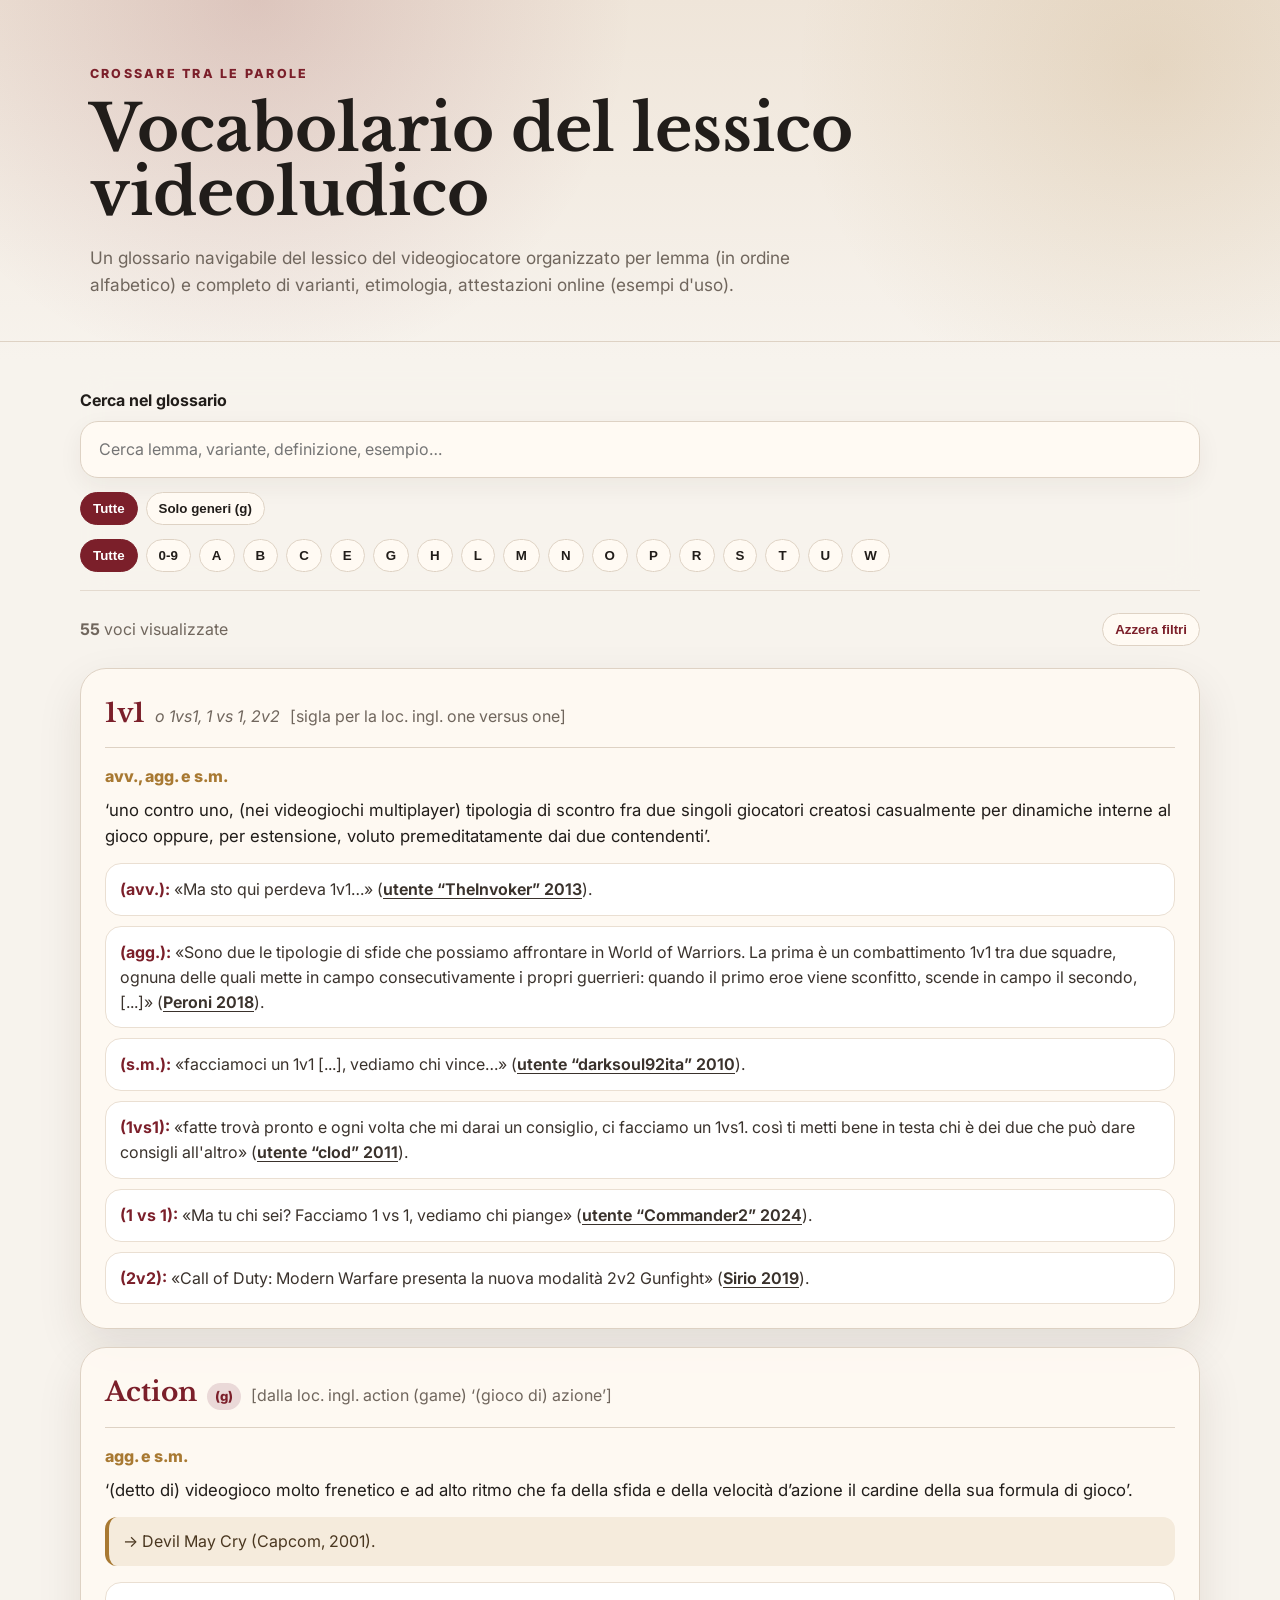
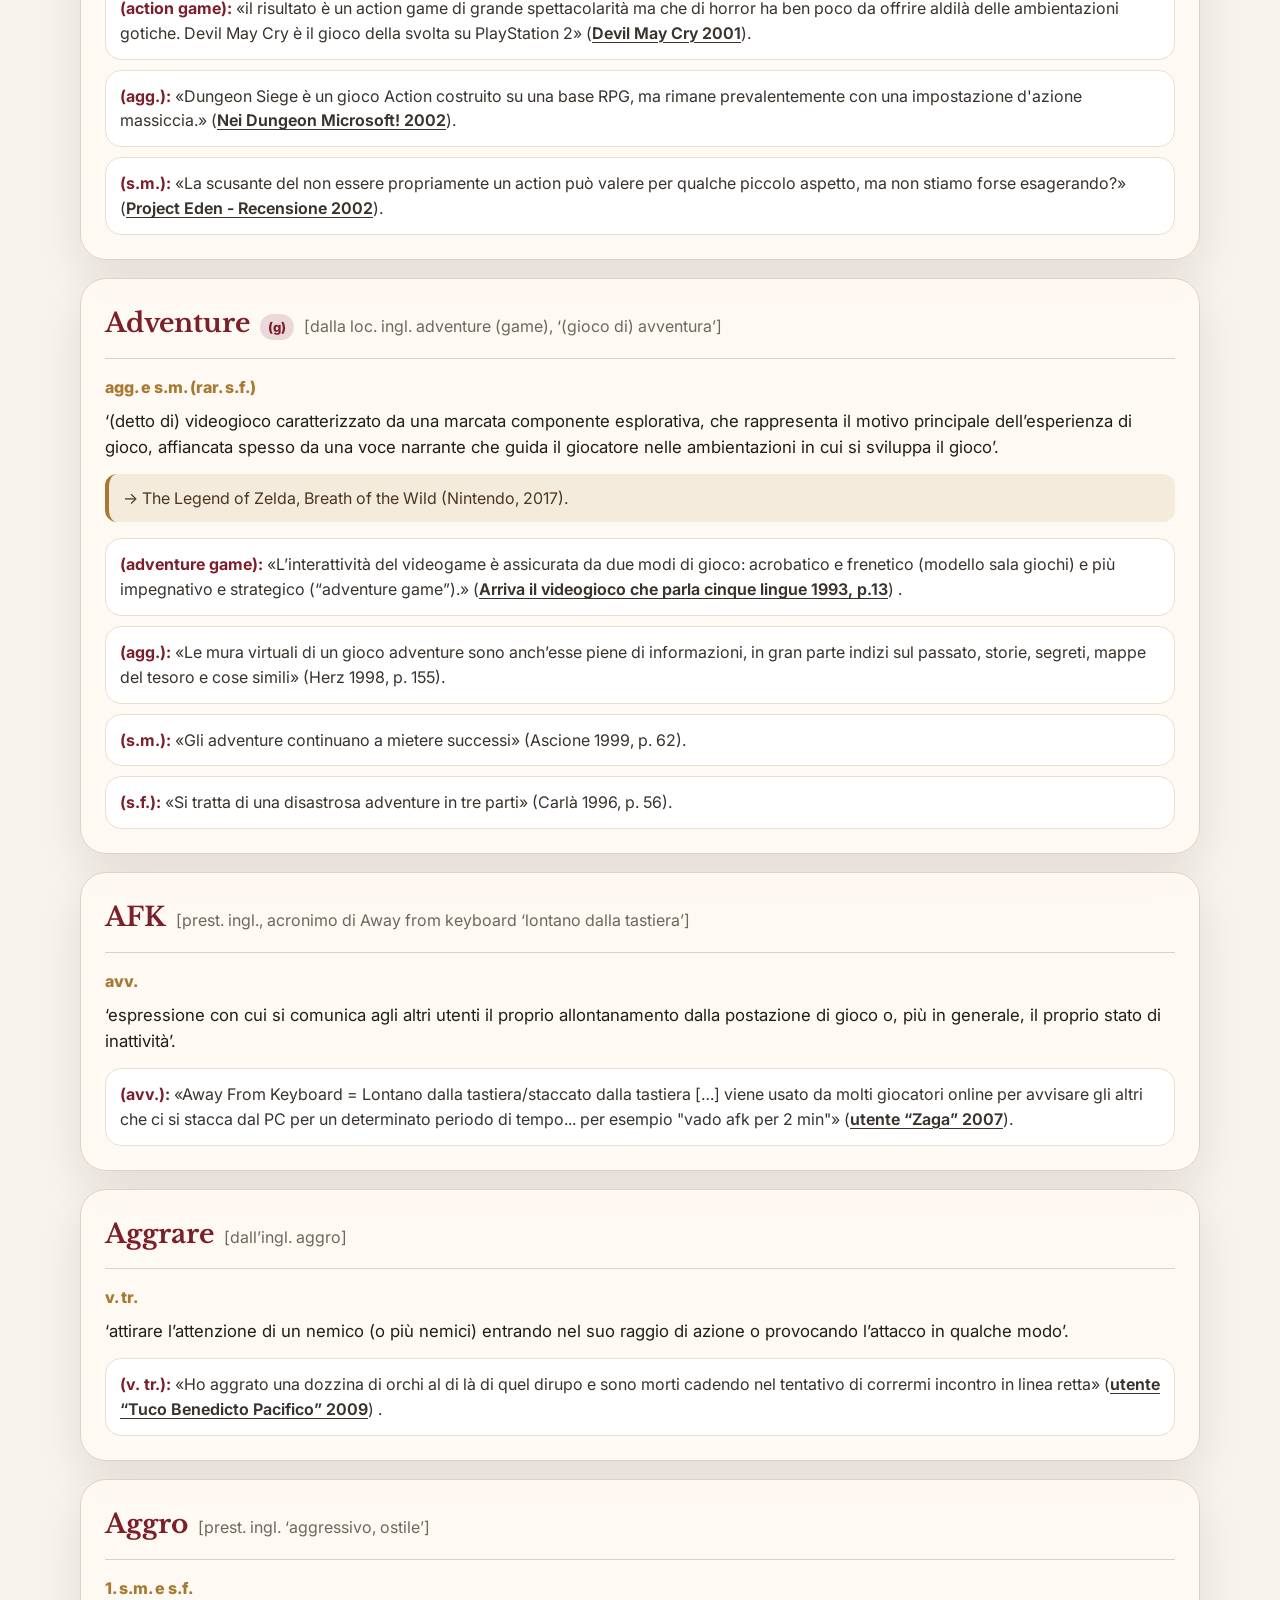
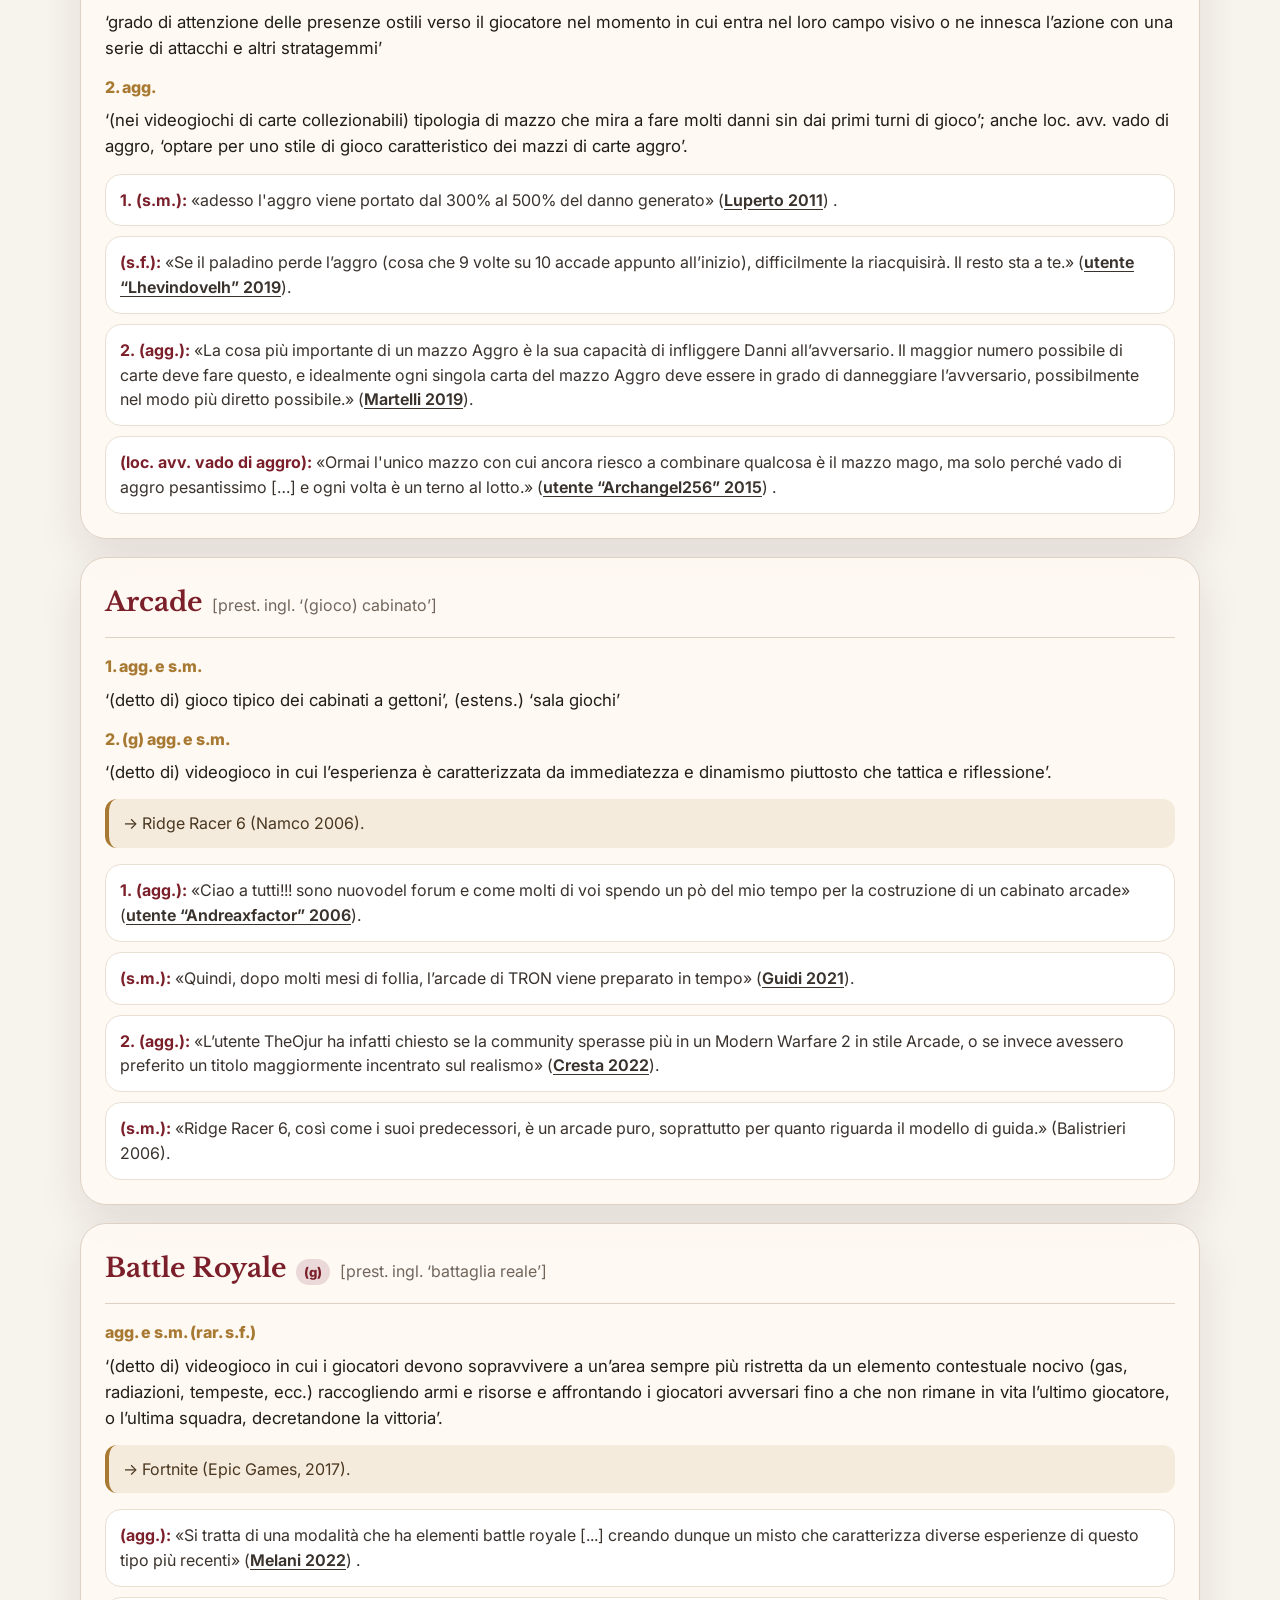
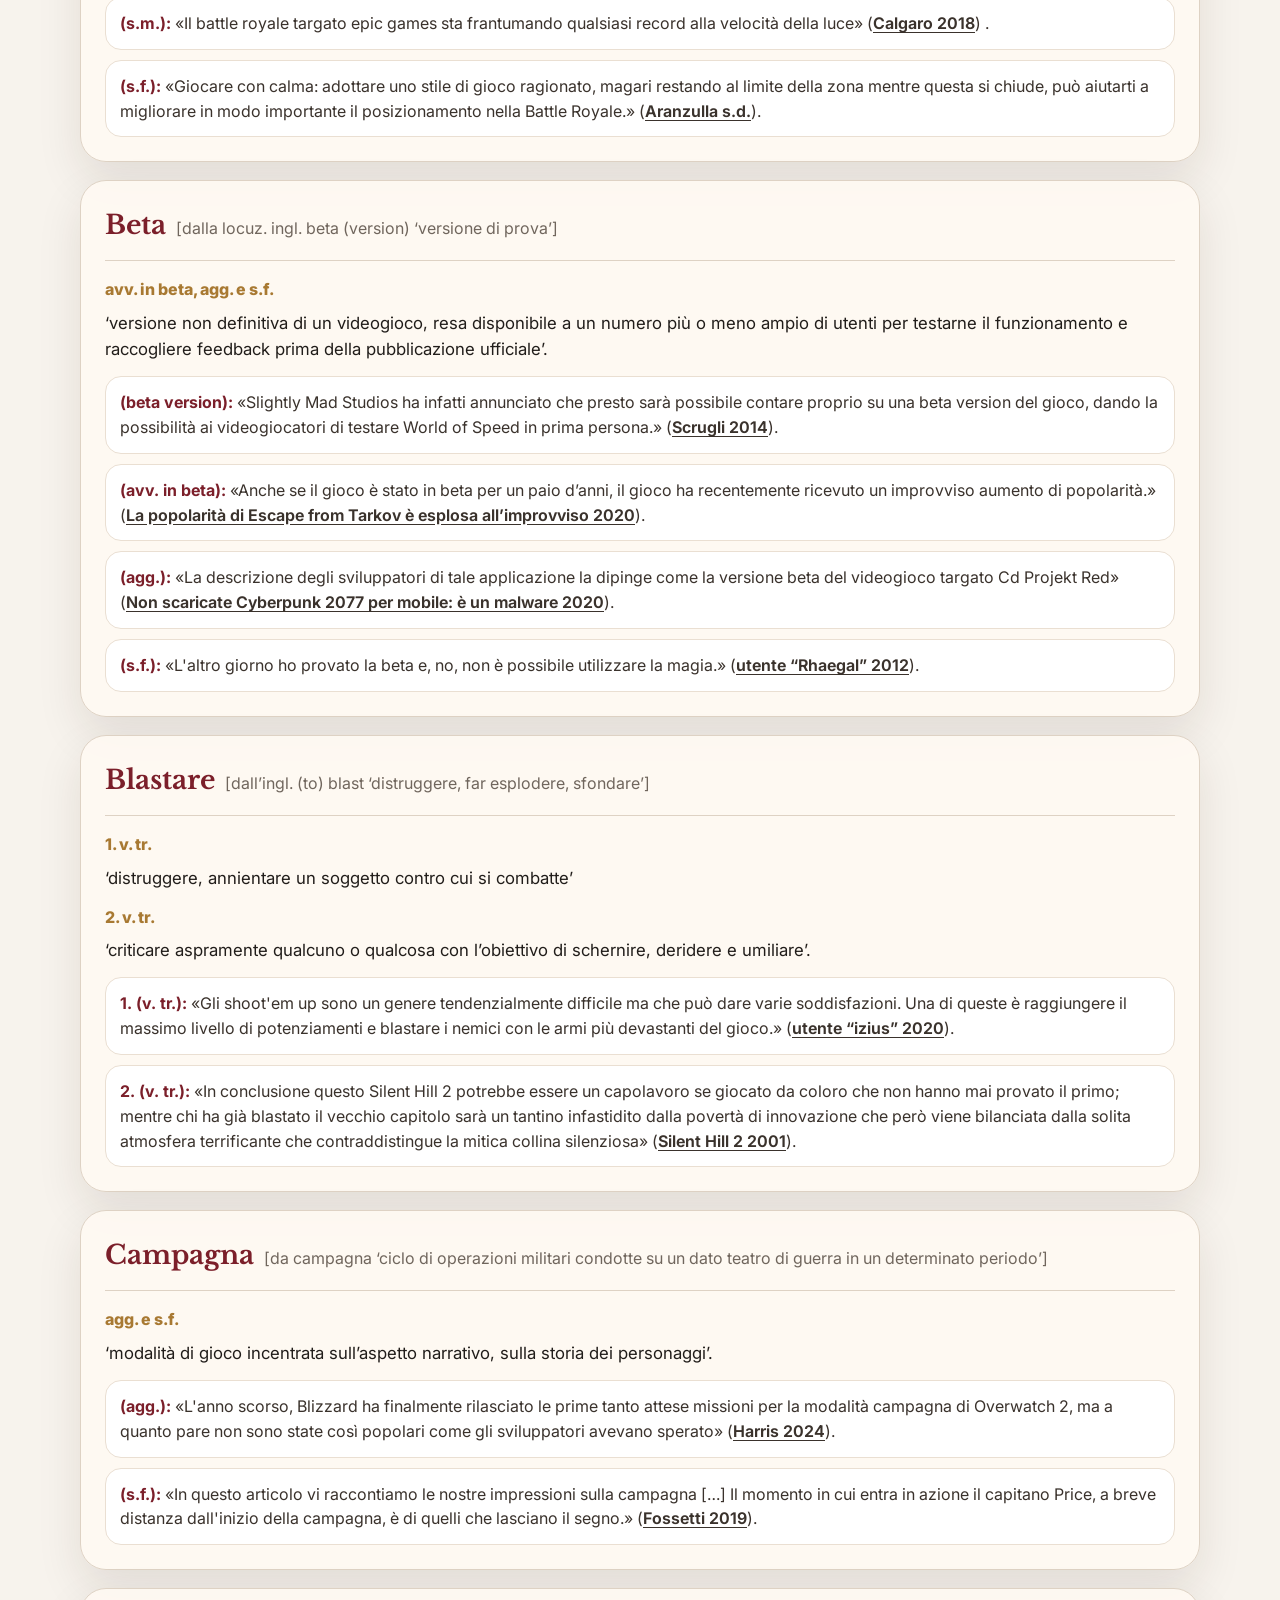
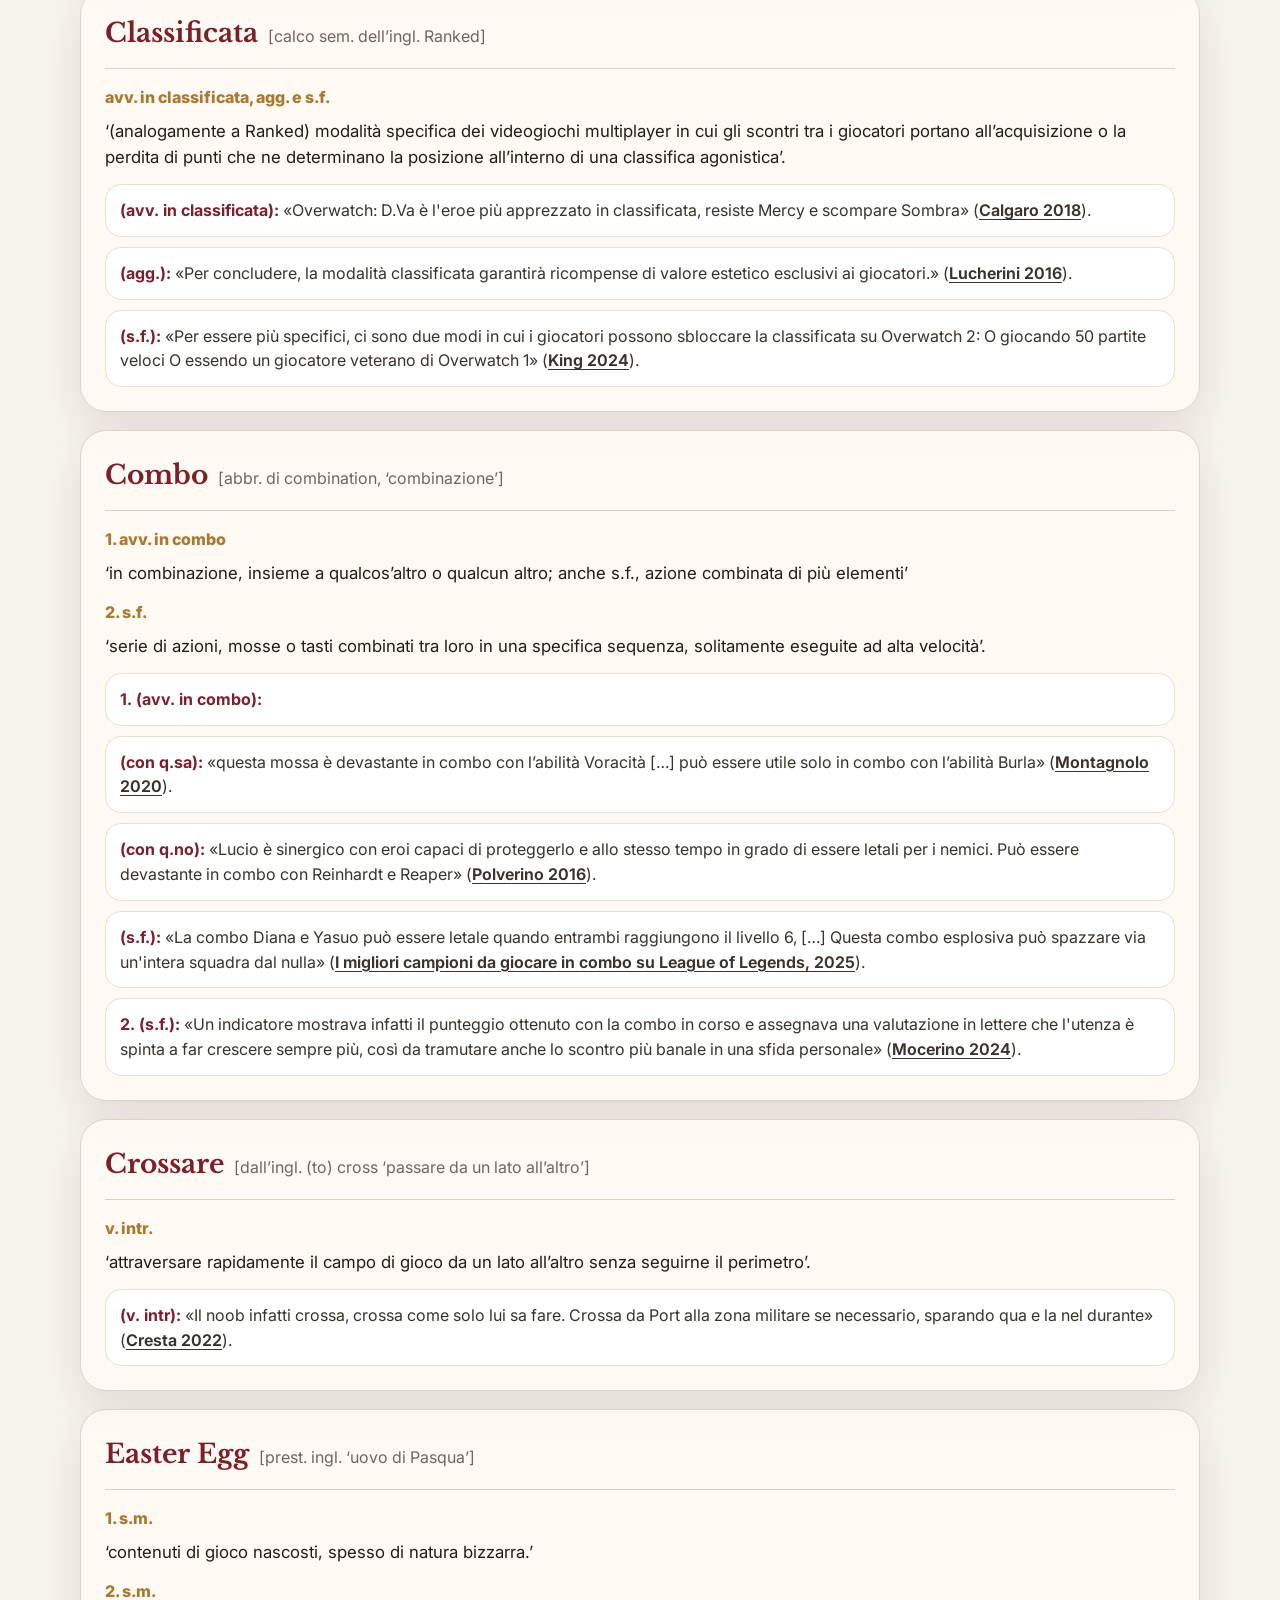
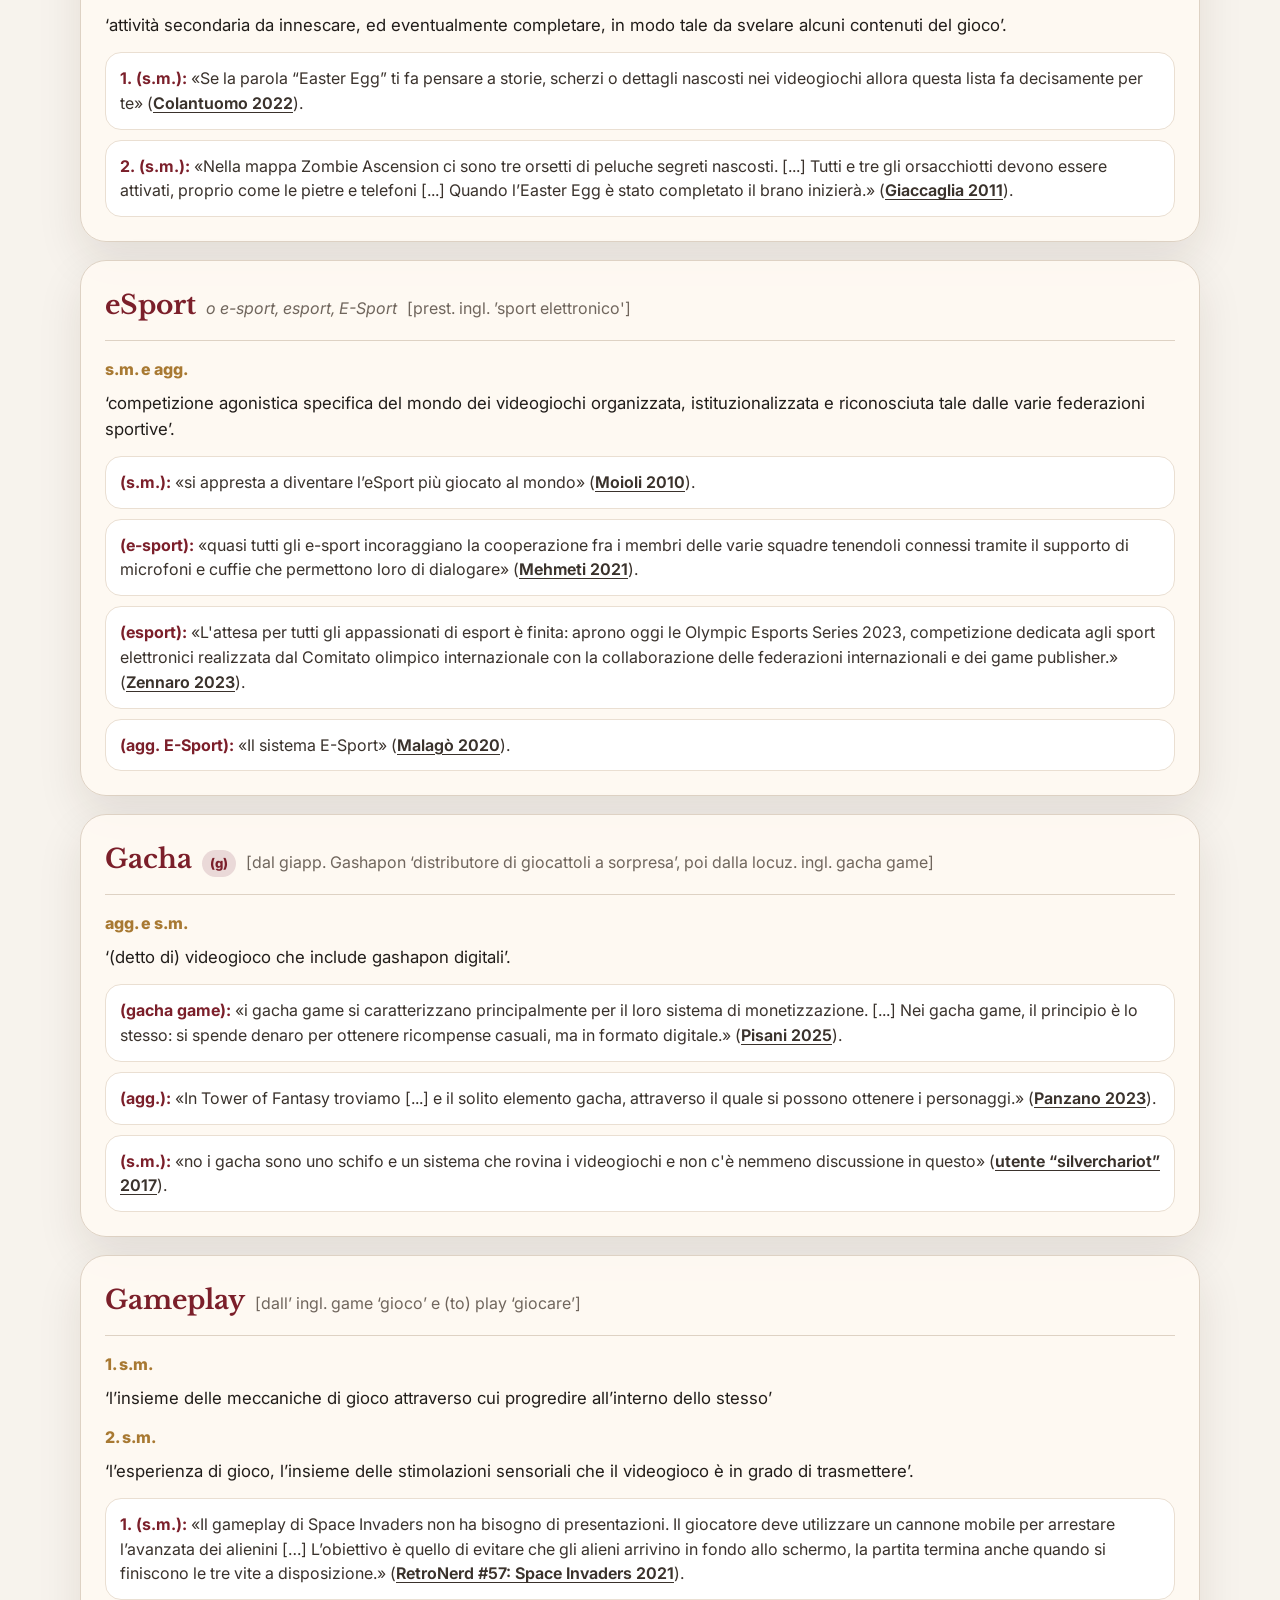
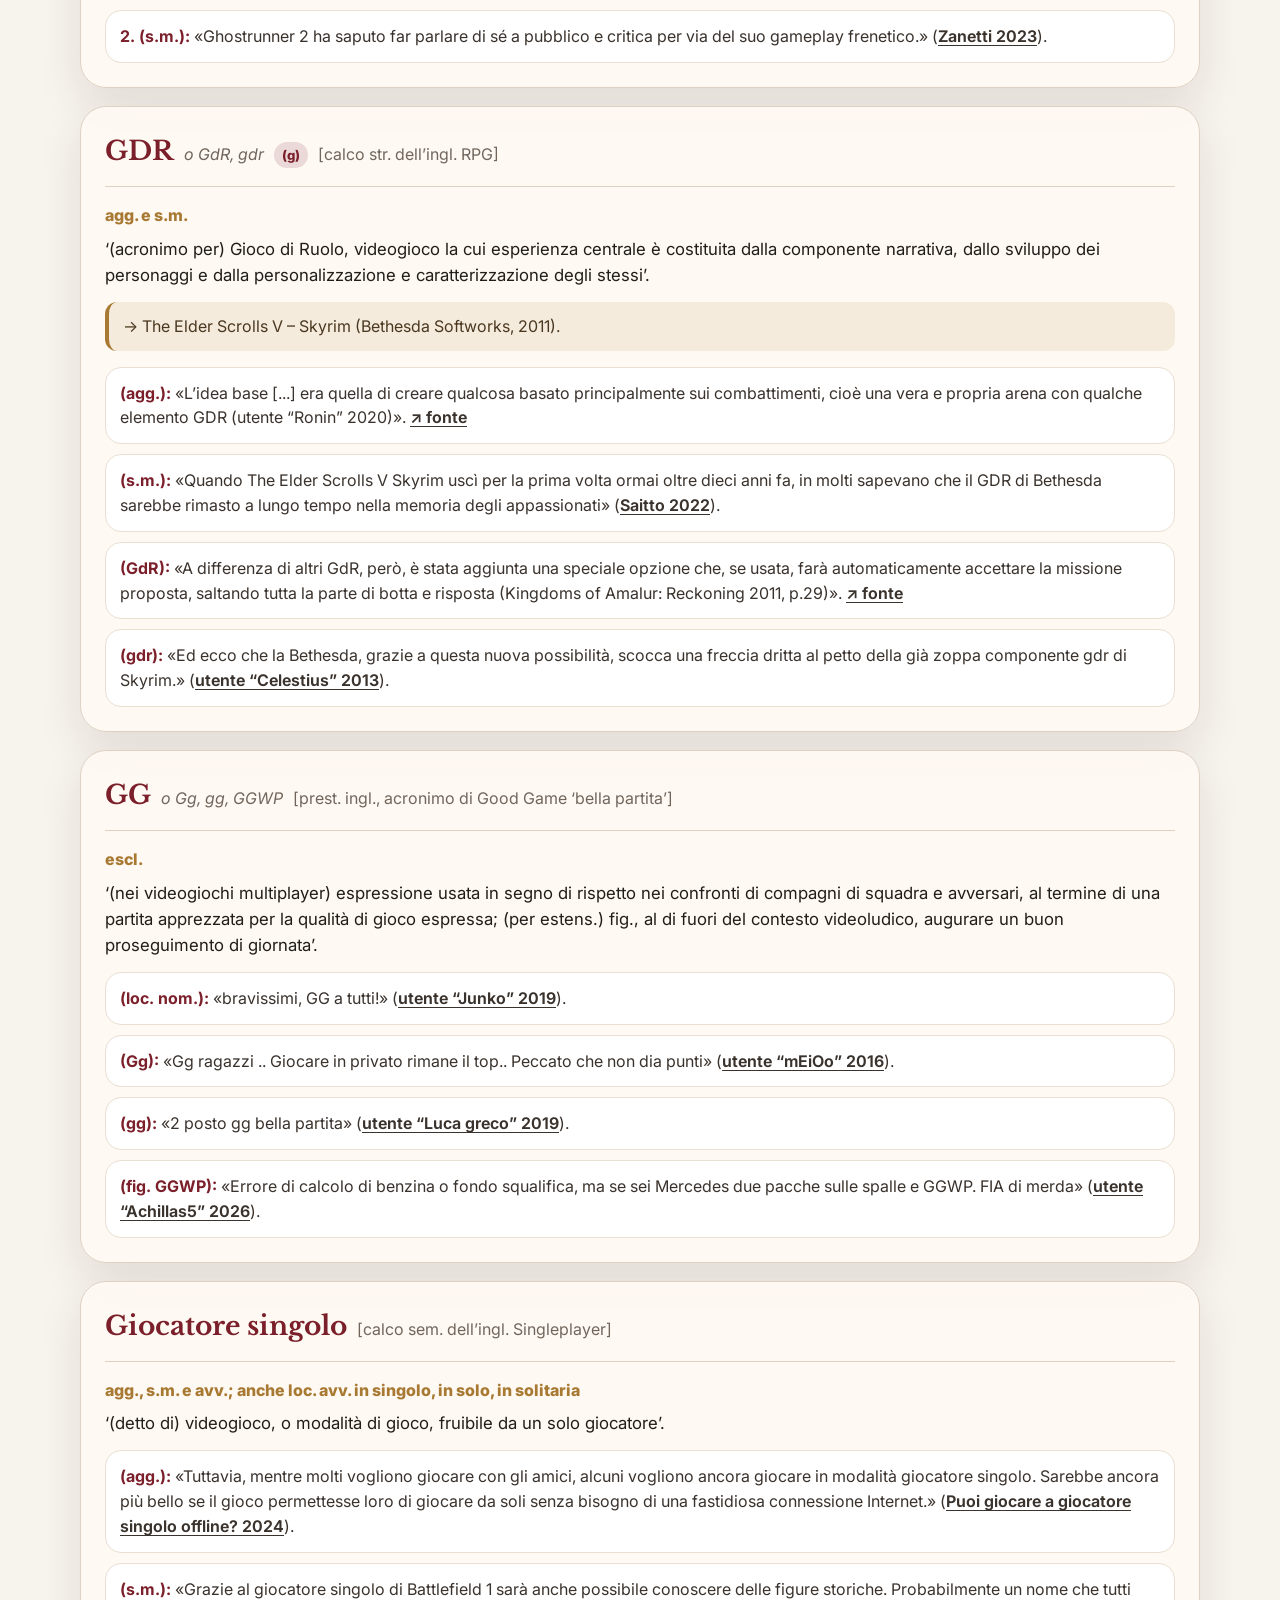
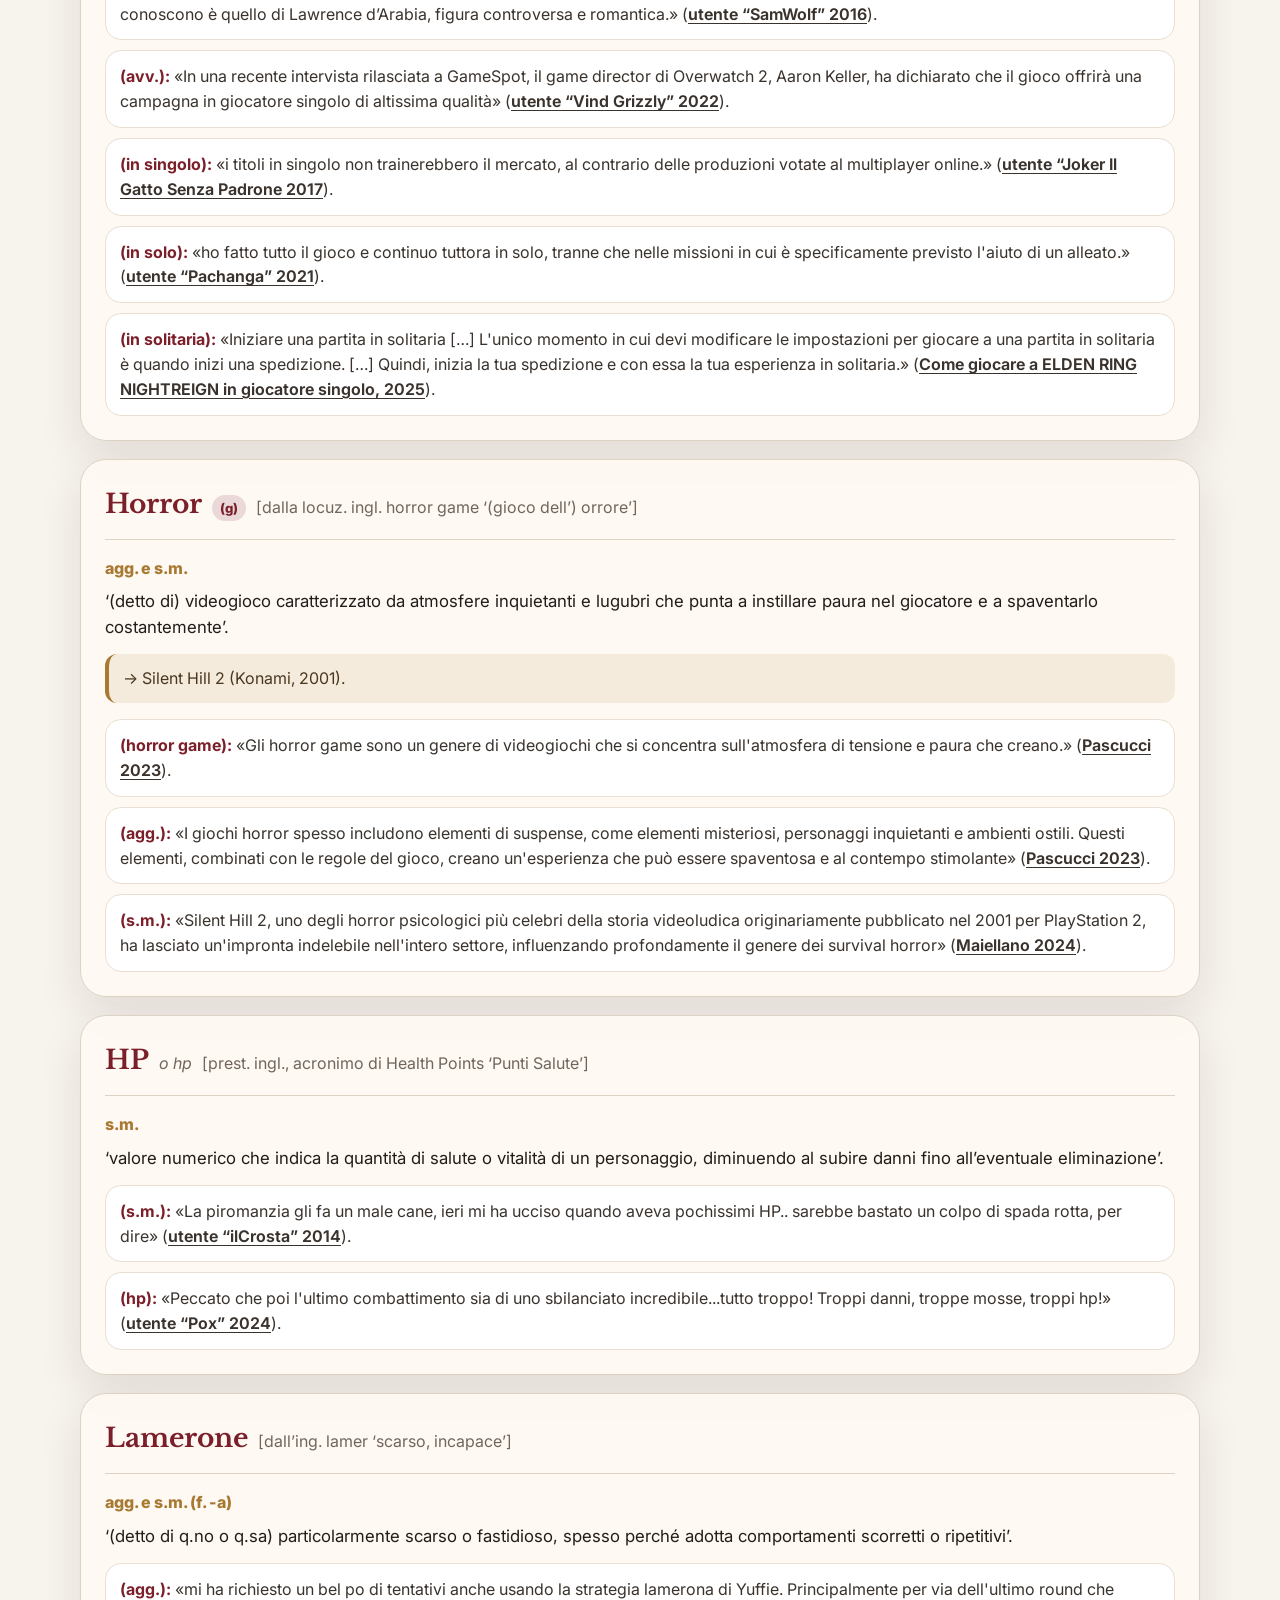
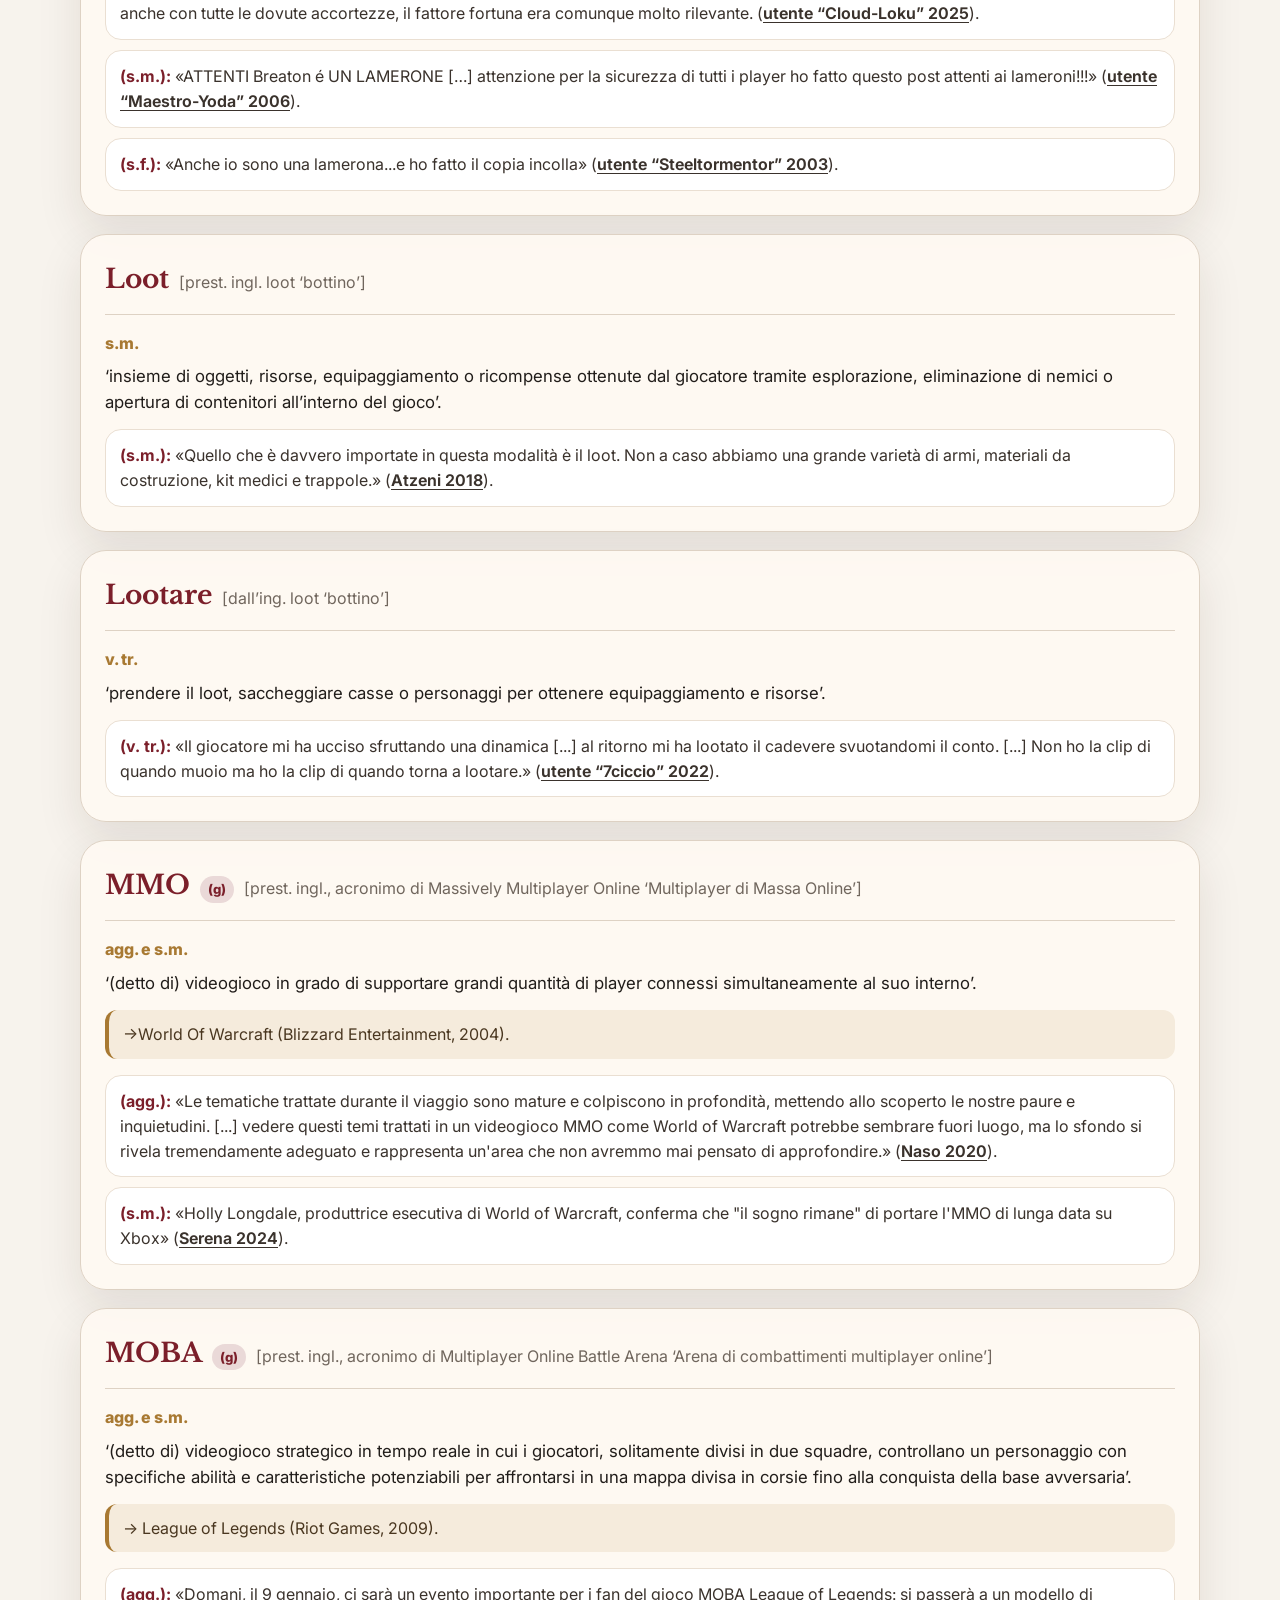
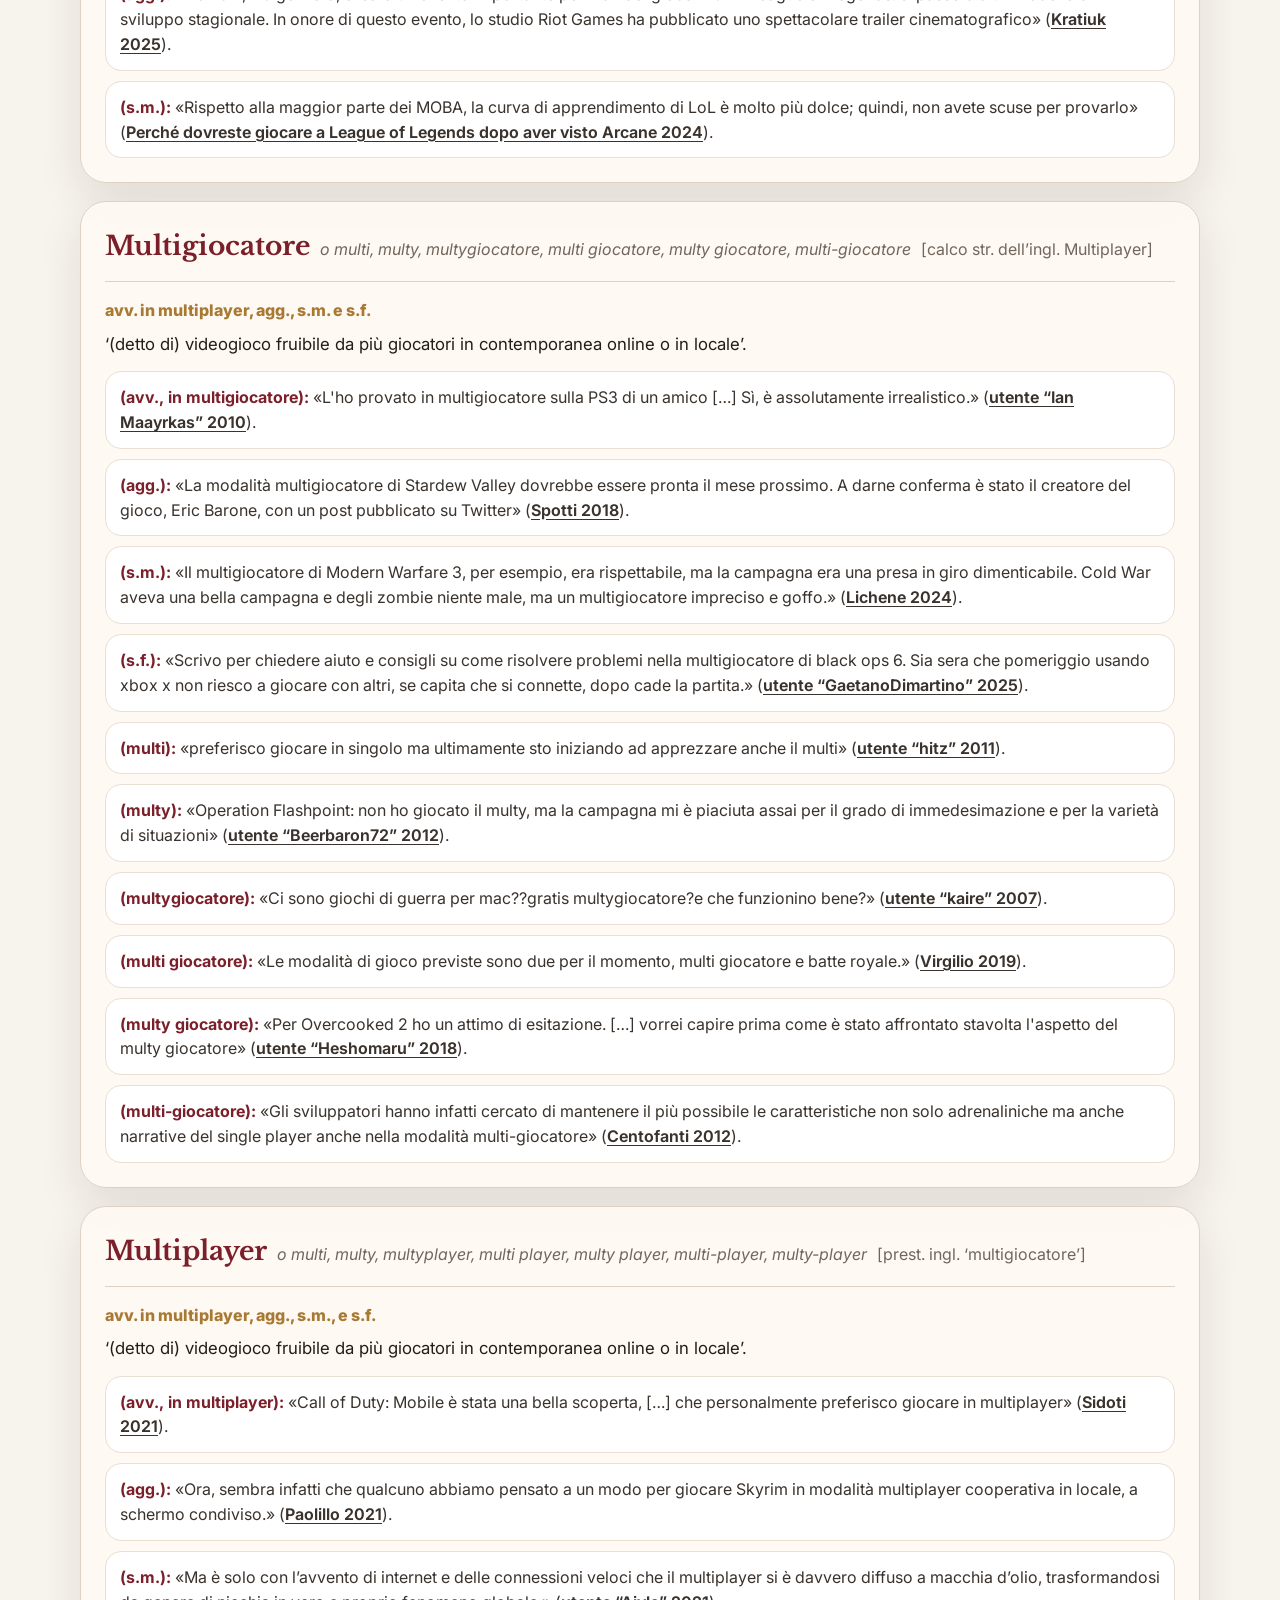
==== index.html @ 4bd310bf "Update index.html" ====
<!doctype html>
<html lang="it">
<head>
  <meta charset="utf-8">
  <meta name="viewport" content="width=device-width, initial-scale=1">
  <title>Vocabolario del lessico videoludico</title>
  <link rel="stylesheet" href="style.css">
</head>
<body>
  <header class="hero">
    <div class="hero__content">
      <p class="eyebrow">Crossare tra le parole</p>
      <h1>Vocabolario del lessico videoludico</h1>
      <p class="subtitle">Un glossario navigabile del lessico del videogiocatore organizzato per lemma (in ordine alfabetico) e completo di varianti, etimologia, attestazioni online (esempi d'uso).</p>
    </div>
  </header>

  <main class="container">
    <section class="tools" aria-label="Strumenti di ricerca">
      <label class="searchBox">
        <span>Cerca nel glossario</span>
        <input id="searchInput" type="search" placeholder="Cerca lemma, variante, definizione, esempio…" autocomplete="off">
      </label>
      <div class="filters">
        <button class="filter active" data-filter="all">Tutte</button>
        <button class="filter" data-filter="genre">Solo generi (g)</button>
      </div>
      <div id="alphabet" class="alphabet" aria-label="Indice alfabetico"></div>
    </section>

    <section class="summary">
      <p><strong id="count"></strong> voci visualizzate</p>
      <button id="resetBtn" class="reset">Azzera filtri</button>
    </section>

    <section id="glossary" class="glossary" aria-live="polite"></section>
  </main>

  <footer class="footer">
    <p>Prototipo statico in HTML, CSS e JavaScript.</p>
  </footer>

  <script src="glossario.js"></script>
  <script src="script.js"></script>
</body>
</html>
---- style.css ----
@import url('https://fonts.googleapis.com/css2?family=Inter:wght@400;500;600;700;800&family=Libre+Baskerville:wght@400;700&display=swap');

:root{
  --bg:#f7f3ed;
  --paper:#fffaf3;
  --ink:#211d1a;
  --muted:#70665d;
  --line:#ded2c4;
  --accent:#7b1f2a;
  --accent-soft:#ead9d8;
  --gold:#a87932;
  --shadow:0 18px 45px rgba(45,32,20,.10);
}

*{
  box-sizing:border-box;
}

html{
  scroll-behavior:smooth;
}

body{
  margin:0;
  background:linear-gradient(180deg,#efe5d9 0%,var(--bg) 360px);
  color:var(--ink);
  font-family:Inter,system-ui,-apple-system,Segoe UI,sans-serif;
  line-height:1.55;
}

.hero{
  padding:64px 20px 42px;
  border-bottom:1px solid var(--line);
  background:
    radial-gradient(circle at 20% 0%,rgba(123,31,42,.16),transparent 35%),
    radial-gradient(circle at 90% 20%,rgba(168,121,50,.16),transparent 30%);
}

.hero__content{
  max-width:1100px;
  margin:auto;
}

.eyebrow{
  text-transform:uppercase;
  letter-spacing:.18em;
  color:var(--accent);
  font-weight:800;
  font-size:.78rem;
  margin:0 0 14px;
}

h1{
  font-family:'Libre Baskerville',serif;
  font-size:clamp(2.3rem,5vw,5rem);
  line-height:1;
  margin:0 0 20px;
  max-width:900px;
}

.subtitle{
  max-width:780px;
  color:var(--muted);
  font-size:1.08rem;
  margin:0;
}

.container{
  max-width:1160px;
  margin:0 auto;
  padding:28px 20px 70px;
}

.tools{
  position:sticky;
  top:0;
  z-index:5;
  background:rgba(247,243,237,.92);
  backdrop-filter:blur(14px);
  padding:18px 0;
  border-bottom:1px solid rgba(222,210,196,.75);
}

.searchBox{
  display:block;
}

.searchBox span{
  display:block;
  font-weight:700;
  margin-bottom:8px;
}

input[type=search]{
  width:100%;
  border:1px solid var(--line);
  background:var(--paper);
  border-radius:18px;
  padding:15px 18px;
  font:inherit;
  outline:none;
  box-shadow:0 8px 24px rgba(45,32,20,.06);
}

input[type=search]:focus{
  border-color:var(--accent);
  box-shadow:0 0 0 4px var(--accent-soft);
}

.filters,
.alphabet{
  display:flex;
  gap:8px;
  flex-wrap:wrap;
  margin-top:14px;
}

.filter,
.letter,
.reset{
  border:1px solid var(--line);
  background:var(--paper);
  color:var(--ink);
  border-radius:999px;
  padding:8px 12px;
  font-weight:700;
  cursor:pointer;
}

.filter.active,
.letter.active{
  background:var(--accent);
  border-color:var(--accent);
  color:white;
}

.summary{
  display:flex;
  justify-content:space-between;
  align-items:center;
  gap:14px;
  margin:22px 0;
  color:var(--muted);
}

.summary p{
  margin:0;
}

.reset{
  color:var(--accent);
}

.glossary{
  display:grid;
  gap:18px;
}

.entry{
  background:rgba(255,250,243,.9);
  border:1px solid var(--line);
  border-radius:26px;
  padding:24px;
  box-shadow:var(--shadow);
}

.entry__top{
  display:flex;
  flex-wrap:wrap;
  align-items:baseline;
  gap:8px 10px;
  border-bottom:1px solid var(--line);
  padding-bottom:14px;
  margin-bottom:16px;
}

.lemma{
  font-family:'Libre Baskerville',serif;
  font-size:1.65rem;
  font-weight:700;
  color:var(--accent);
}

.variants{
  font-style:italic;
  color:var(--muted);
}

.genre{
  font-weight:800;
  background:var(--accent-soft);
  color:var(--accent);
  border-radius:999px;
  padding:3px 8px;
  font-size:.82rem;
}

.etimo{
  color:var(--muted);
}

.senses{
  margin:0 0 14px;
}

.sense{
  margin:0 0 14px;
}

.sense:last-child{
  margin-bottom:0;
}

.meta{
  font-weight:800;
  color:var(--gold);
  margin:0 0 8px;
}

.definition{
  font-size:1.05rem;
  margin:0;
}

.reference{
  margin:0 0 16px;
  padding:12px 14px;
  border-left:4px solid var(--gold);
  background:#f5ebdc;
  border-radius:12px;
  color:#4a3720;
}

.examples{
  display:grid;
  gap:10px;
  margin-top:12px;
}

.example{
  margin:0;
  padding:13px 14px;
  background:#fff;
  border:1px solid #eadfd2;
  border-radius:16px;
  color:#3a322c;
}

.example strong{
  color:var(--accent);
}

.empty{
  padding:40px;
  text-align:center;
  color:var(--muted);
  background:var(--paper);
  border:1px dashed var(--line);
  border-radius:24px;
}

.footer{
  text-align:center;
  color:var(--muted);
  padding:28px;
  border-top:1px solid var(--line);
}

.source-link{
  color:inherit;
  text-decoration:underline;
  text-underline-offset:3px;
  font-weight:650;
}

.source-link:hover{
  opacity:.75;
}

@media (max-width:700px){
  .hero{
    padding-top:42px;
  }

  .entry{
    padding:18px;
  }

  .summary{
    align-items:flex-start;
    flex-direction:column;
  }

  .tools{
    position:static;
  }

  .lemma{
    font-size:1.35rem;
  }
}
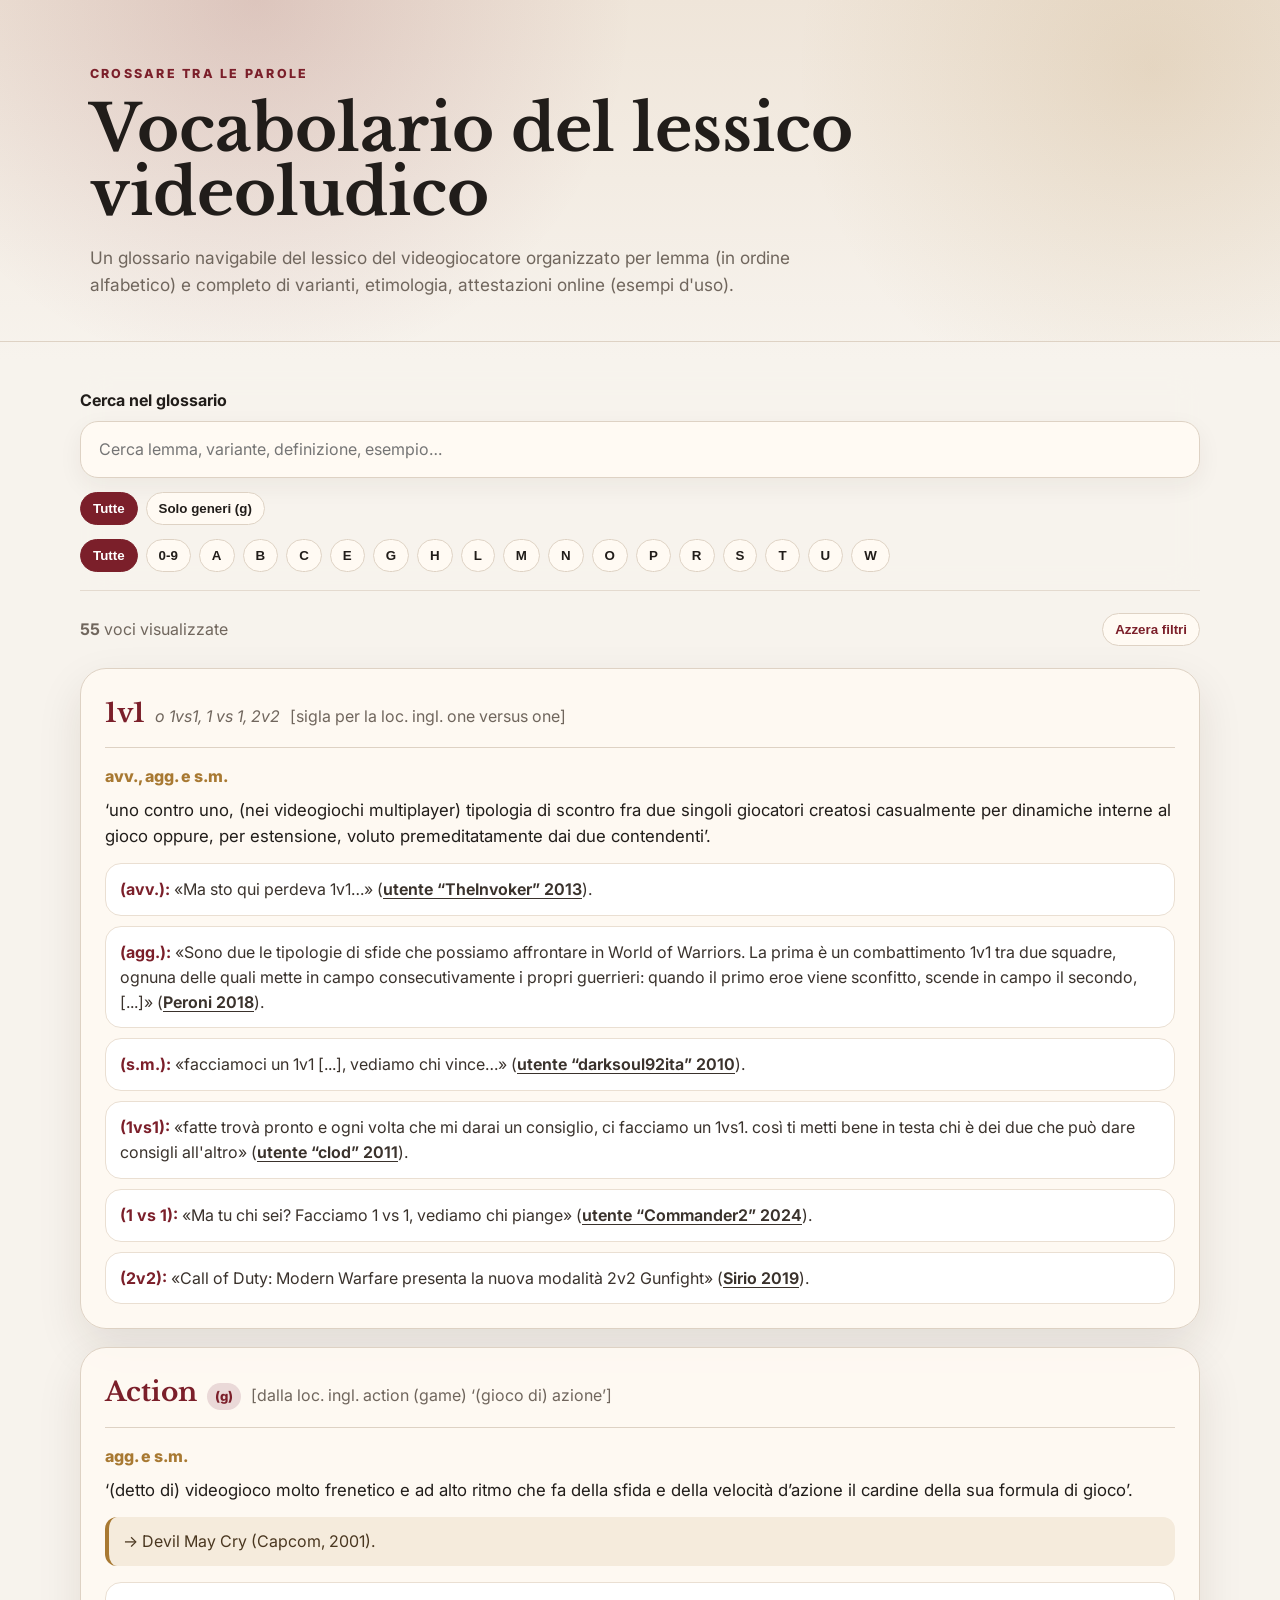
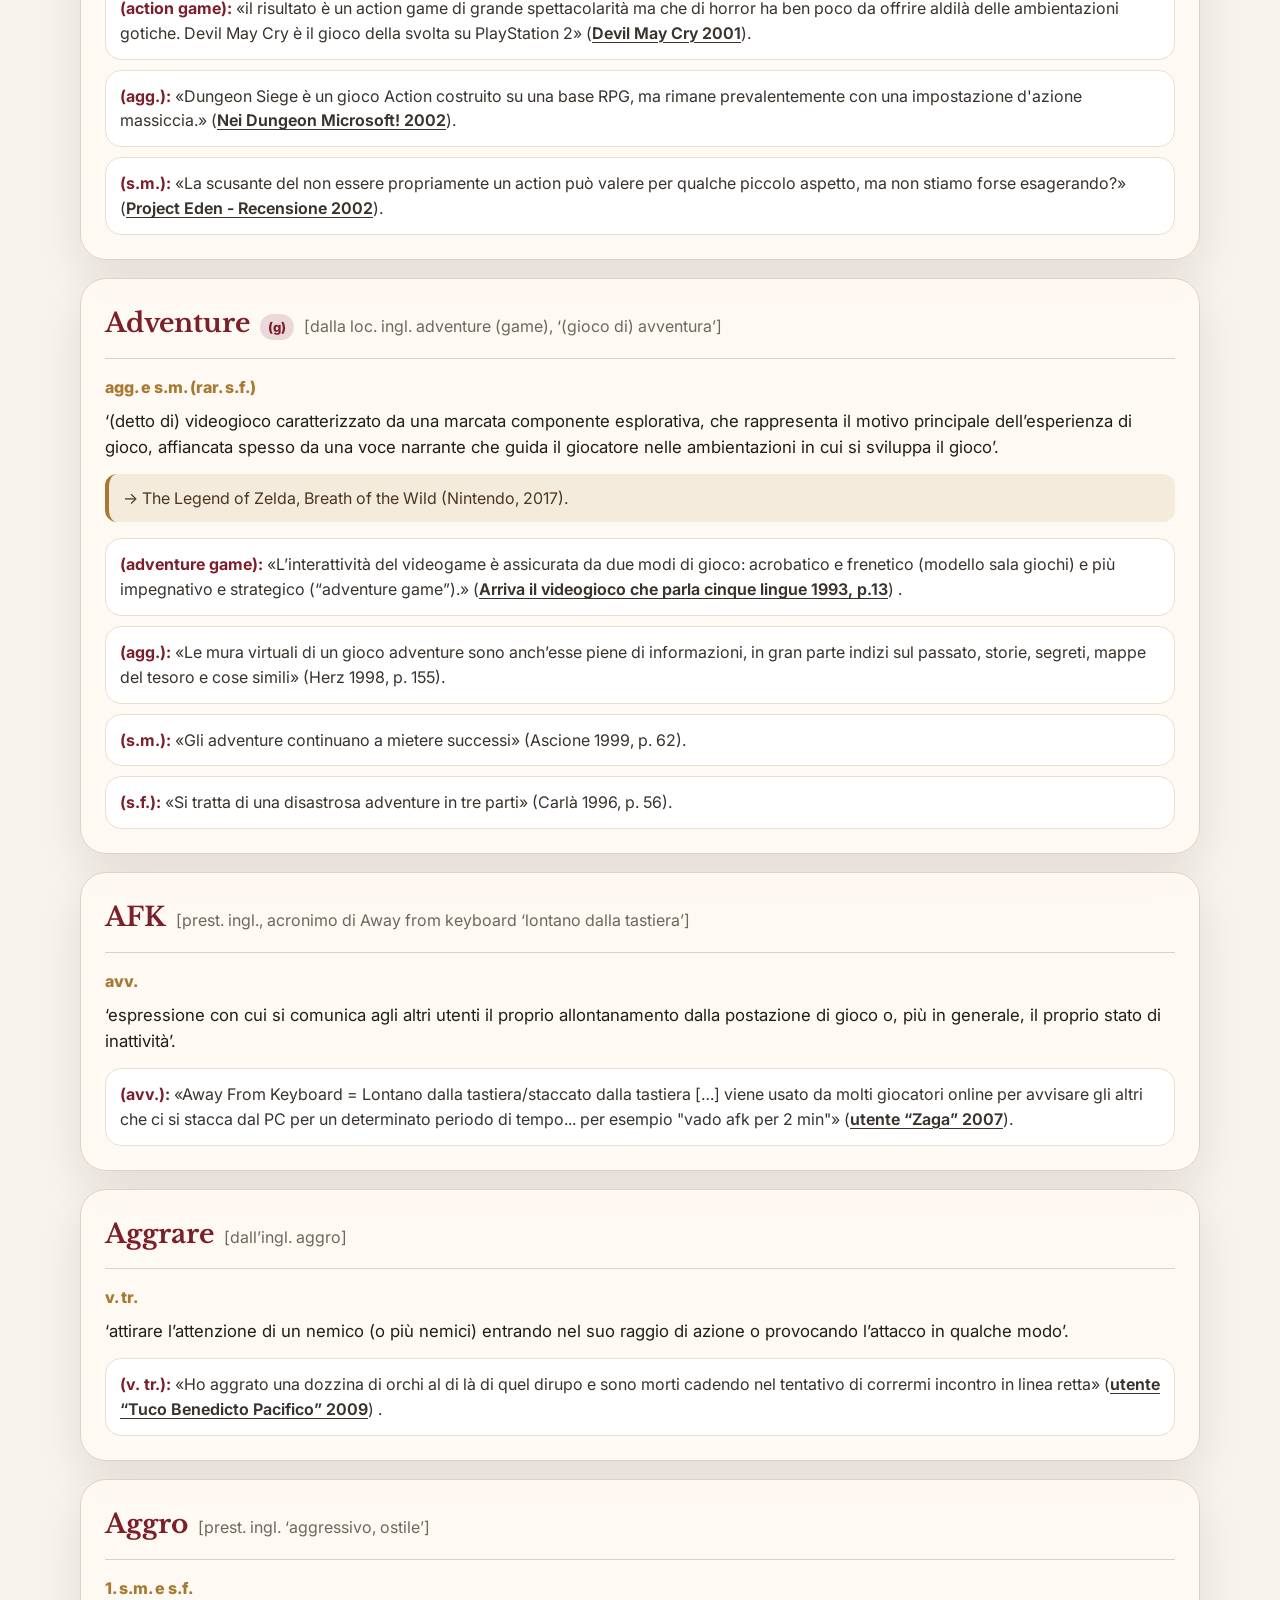
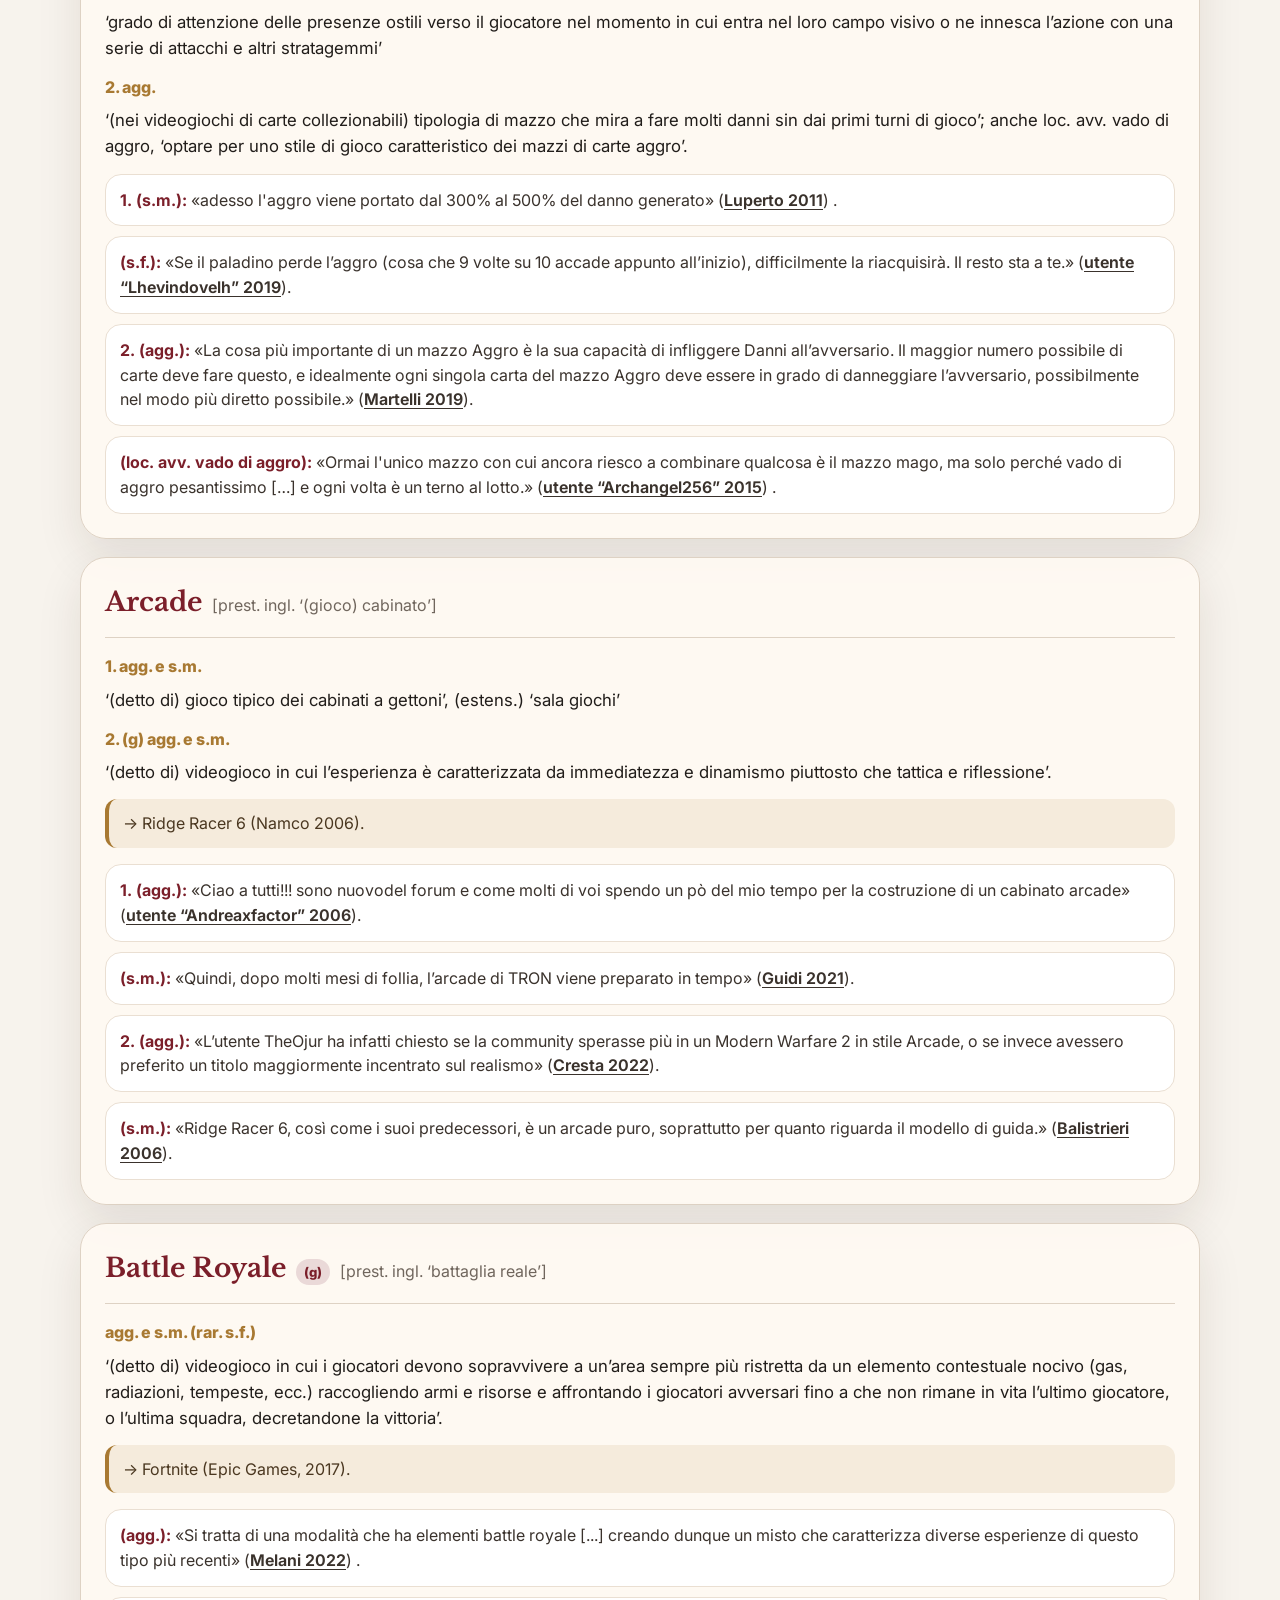
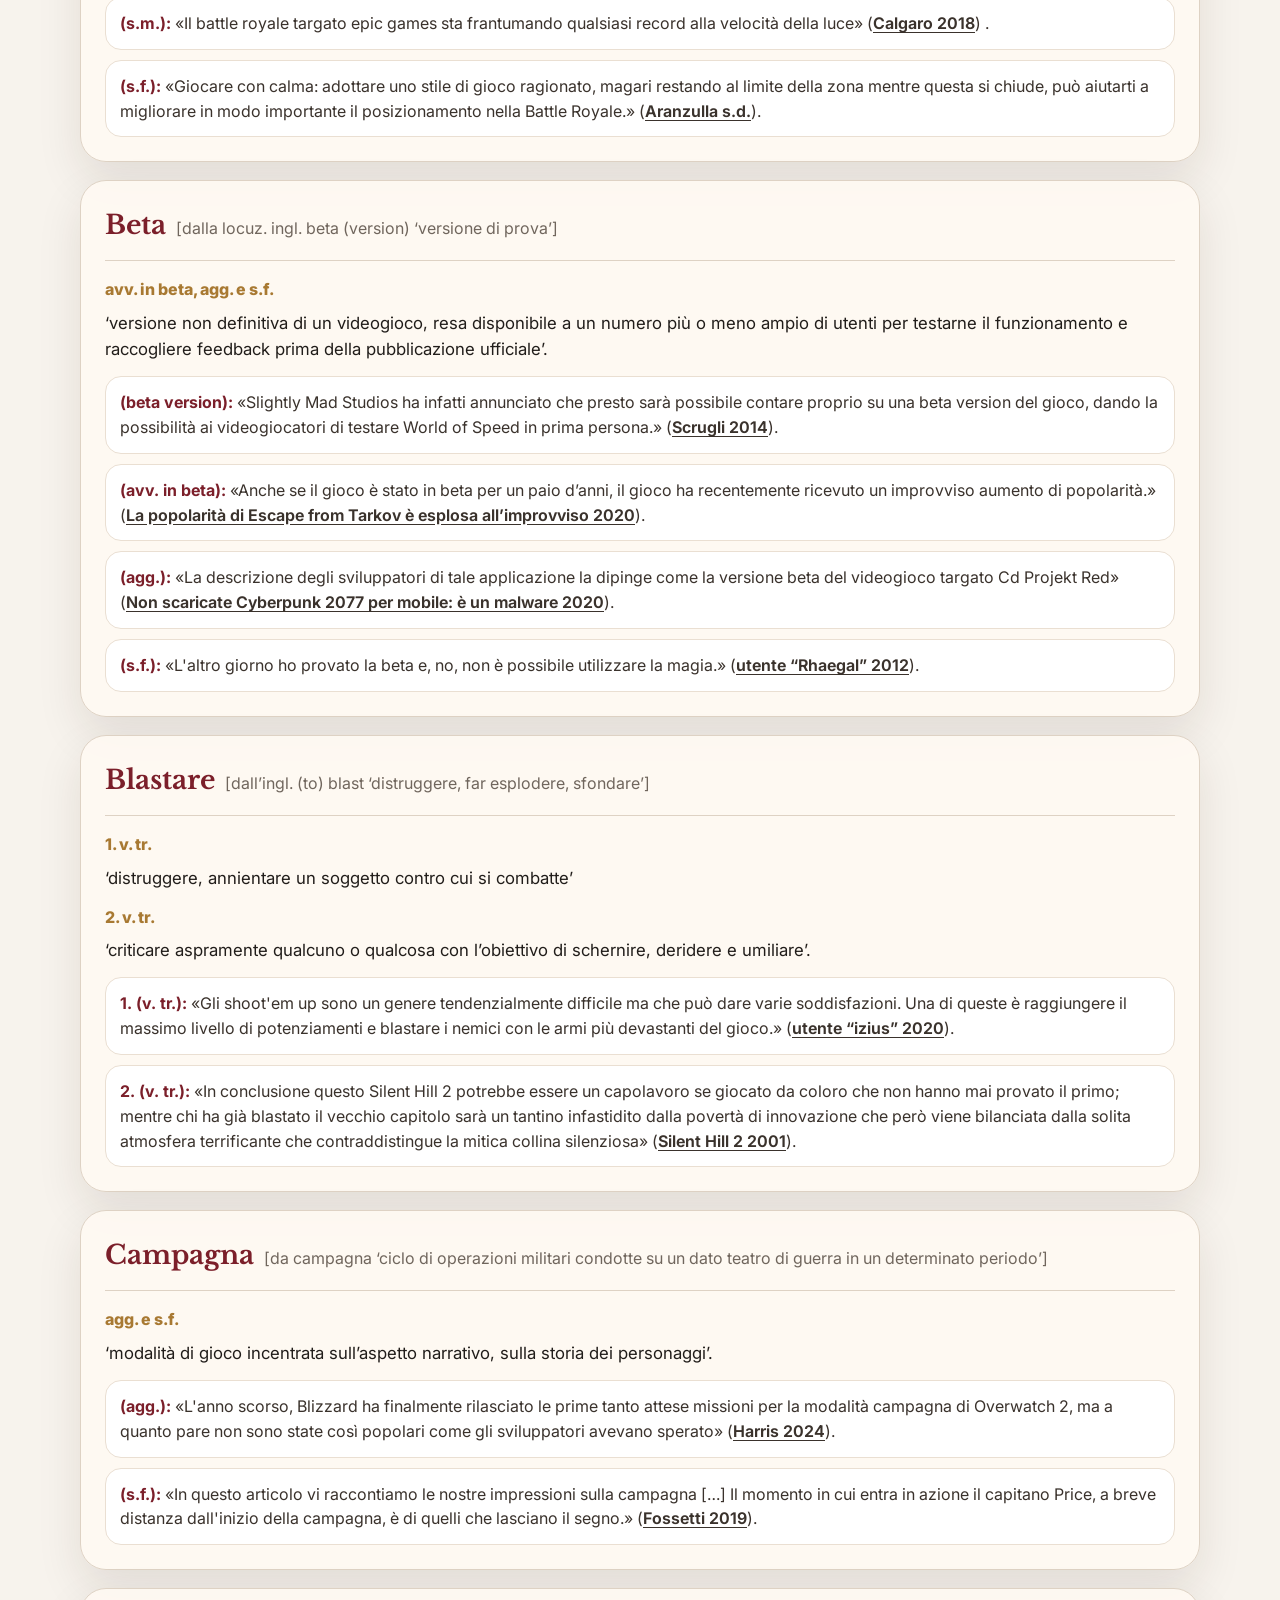
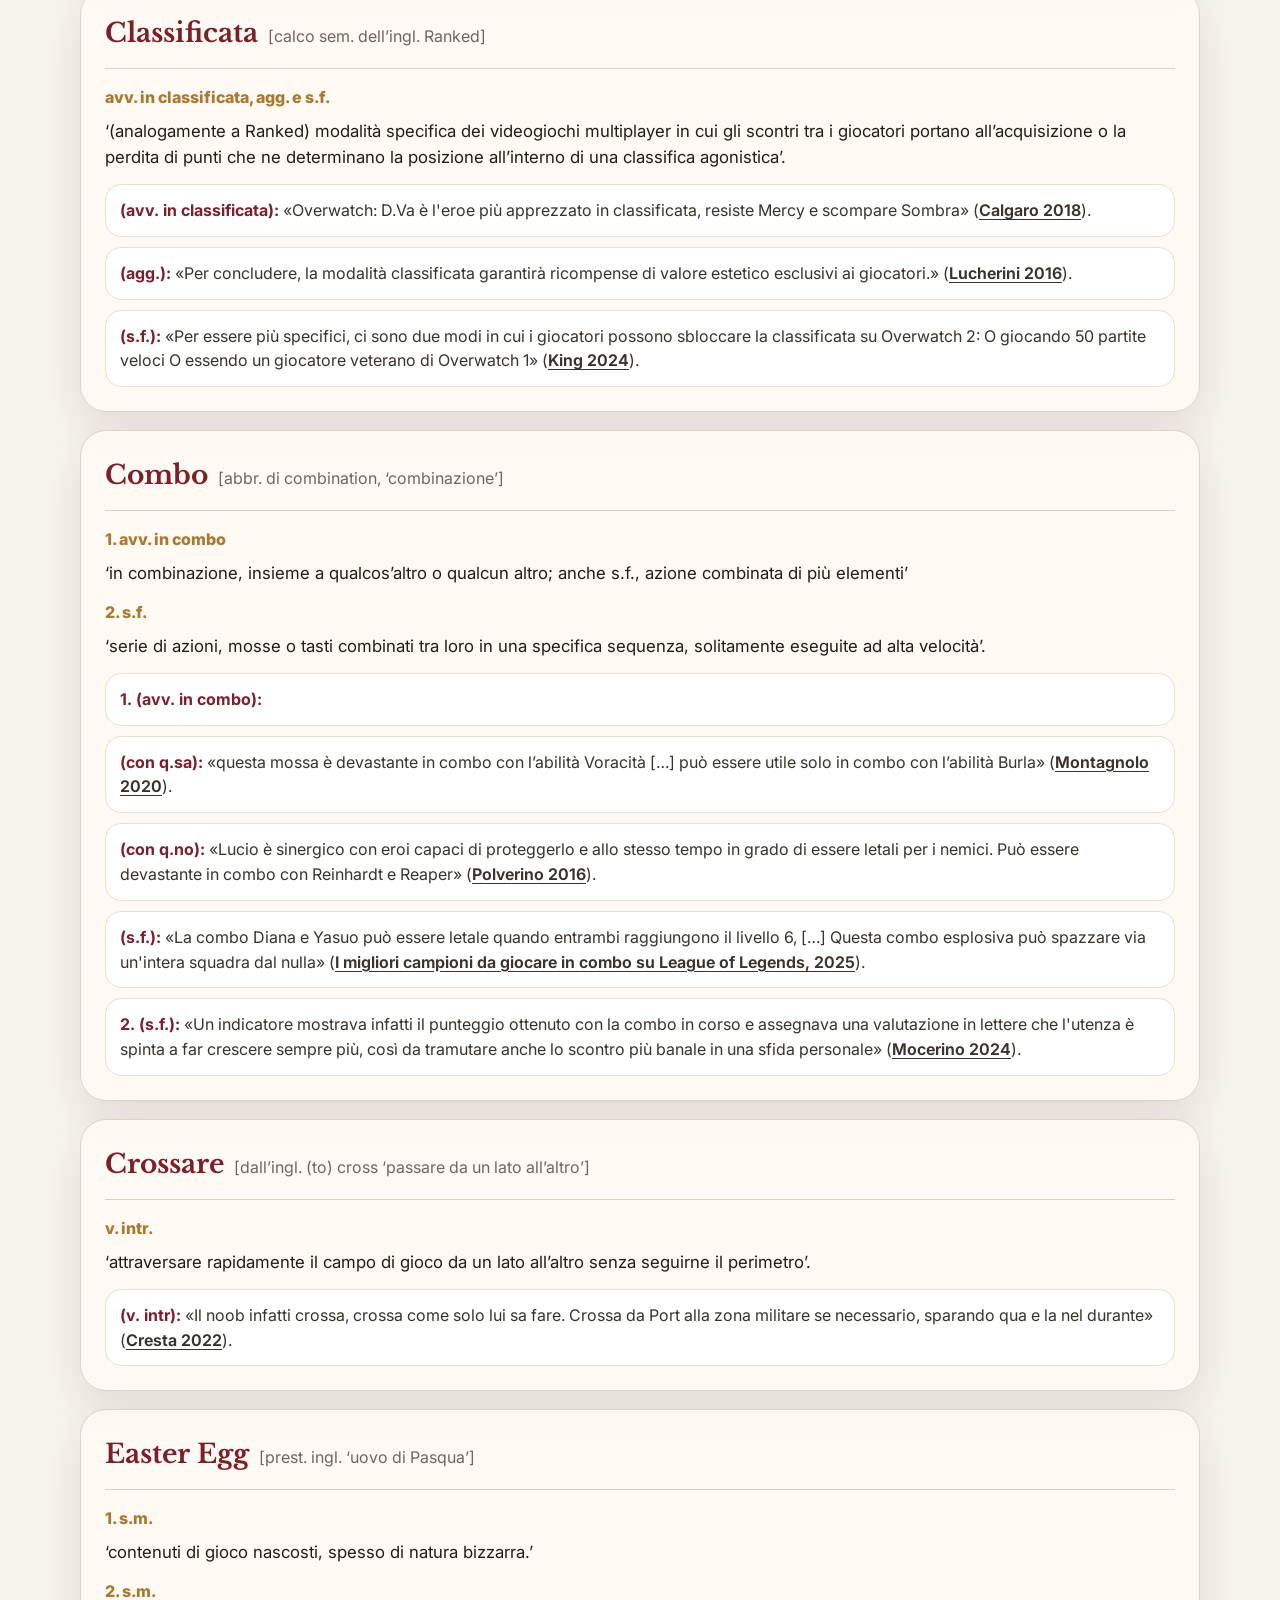
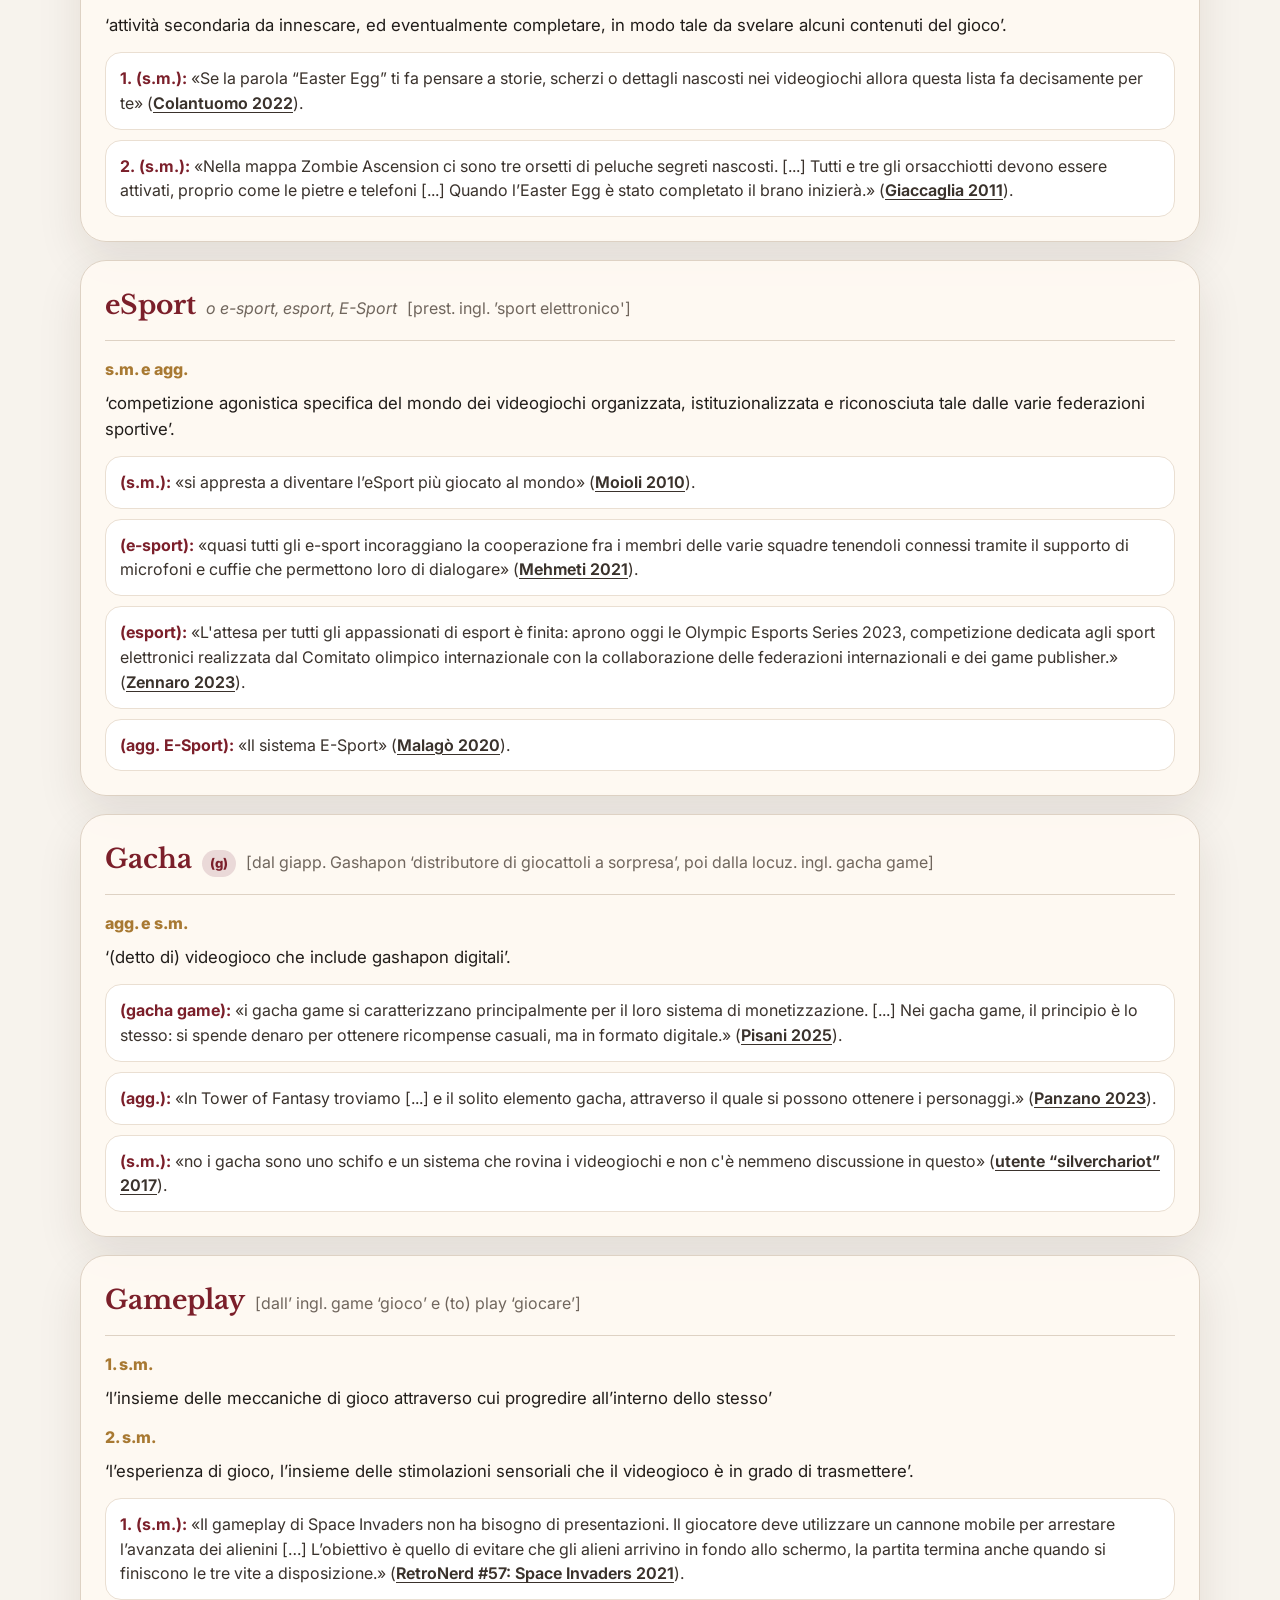
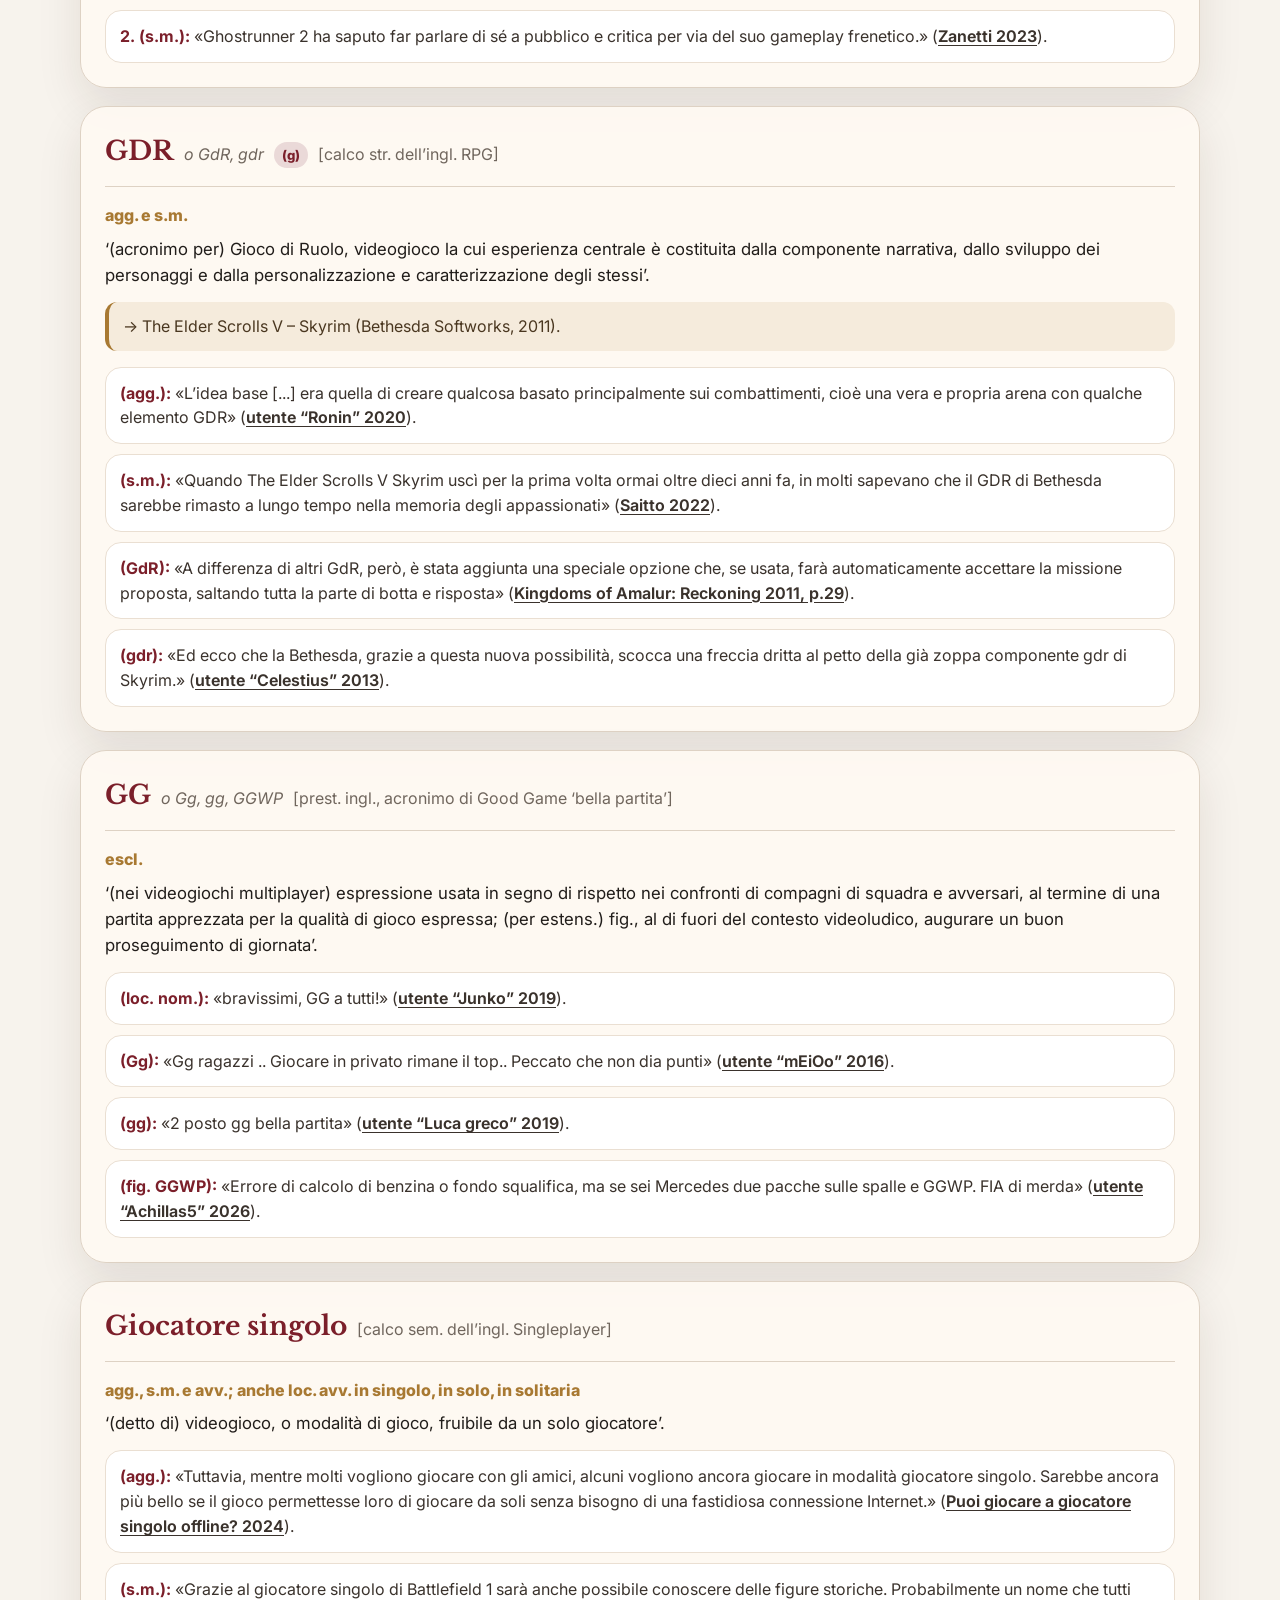
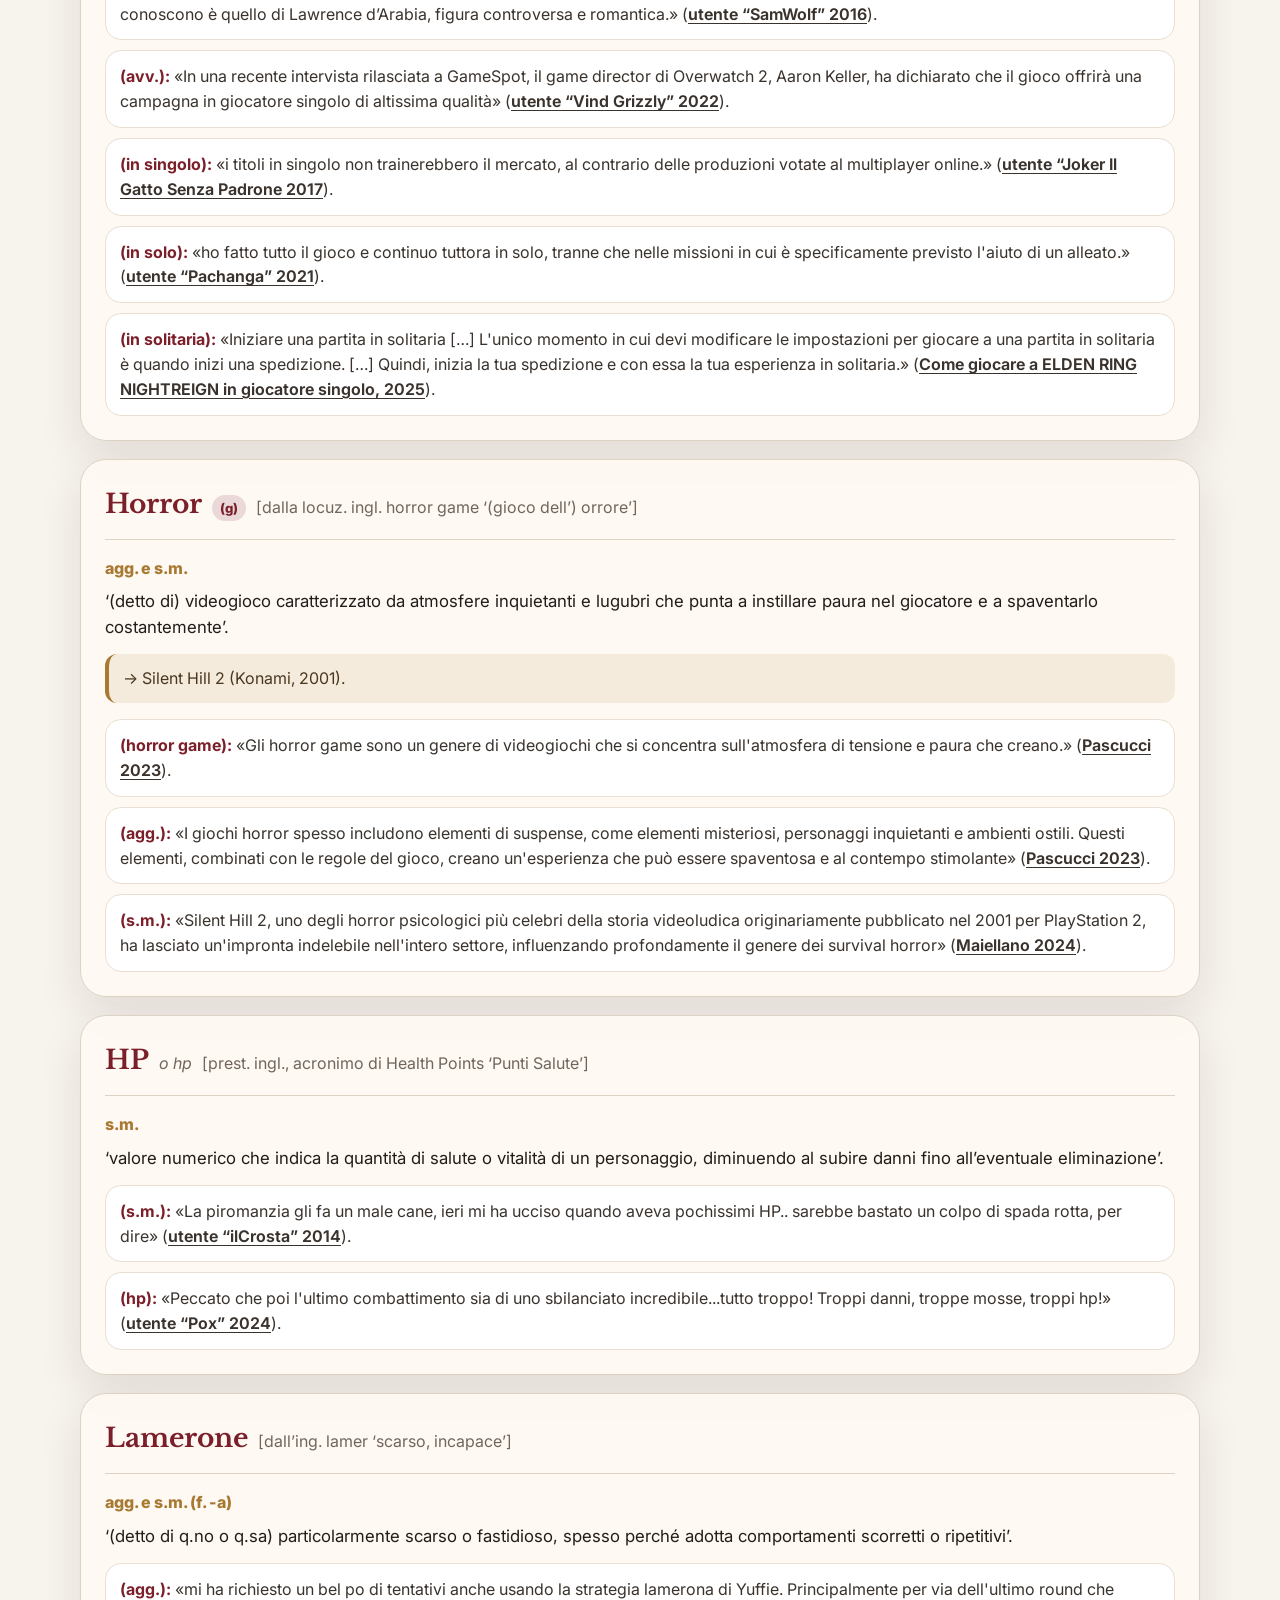
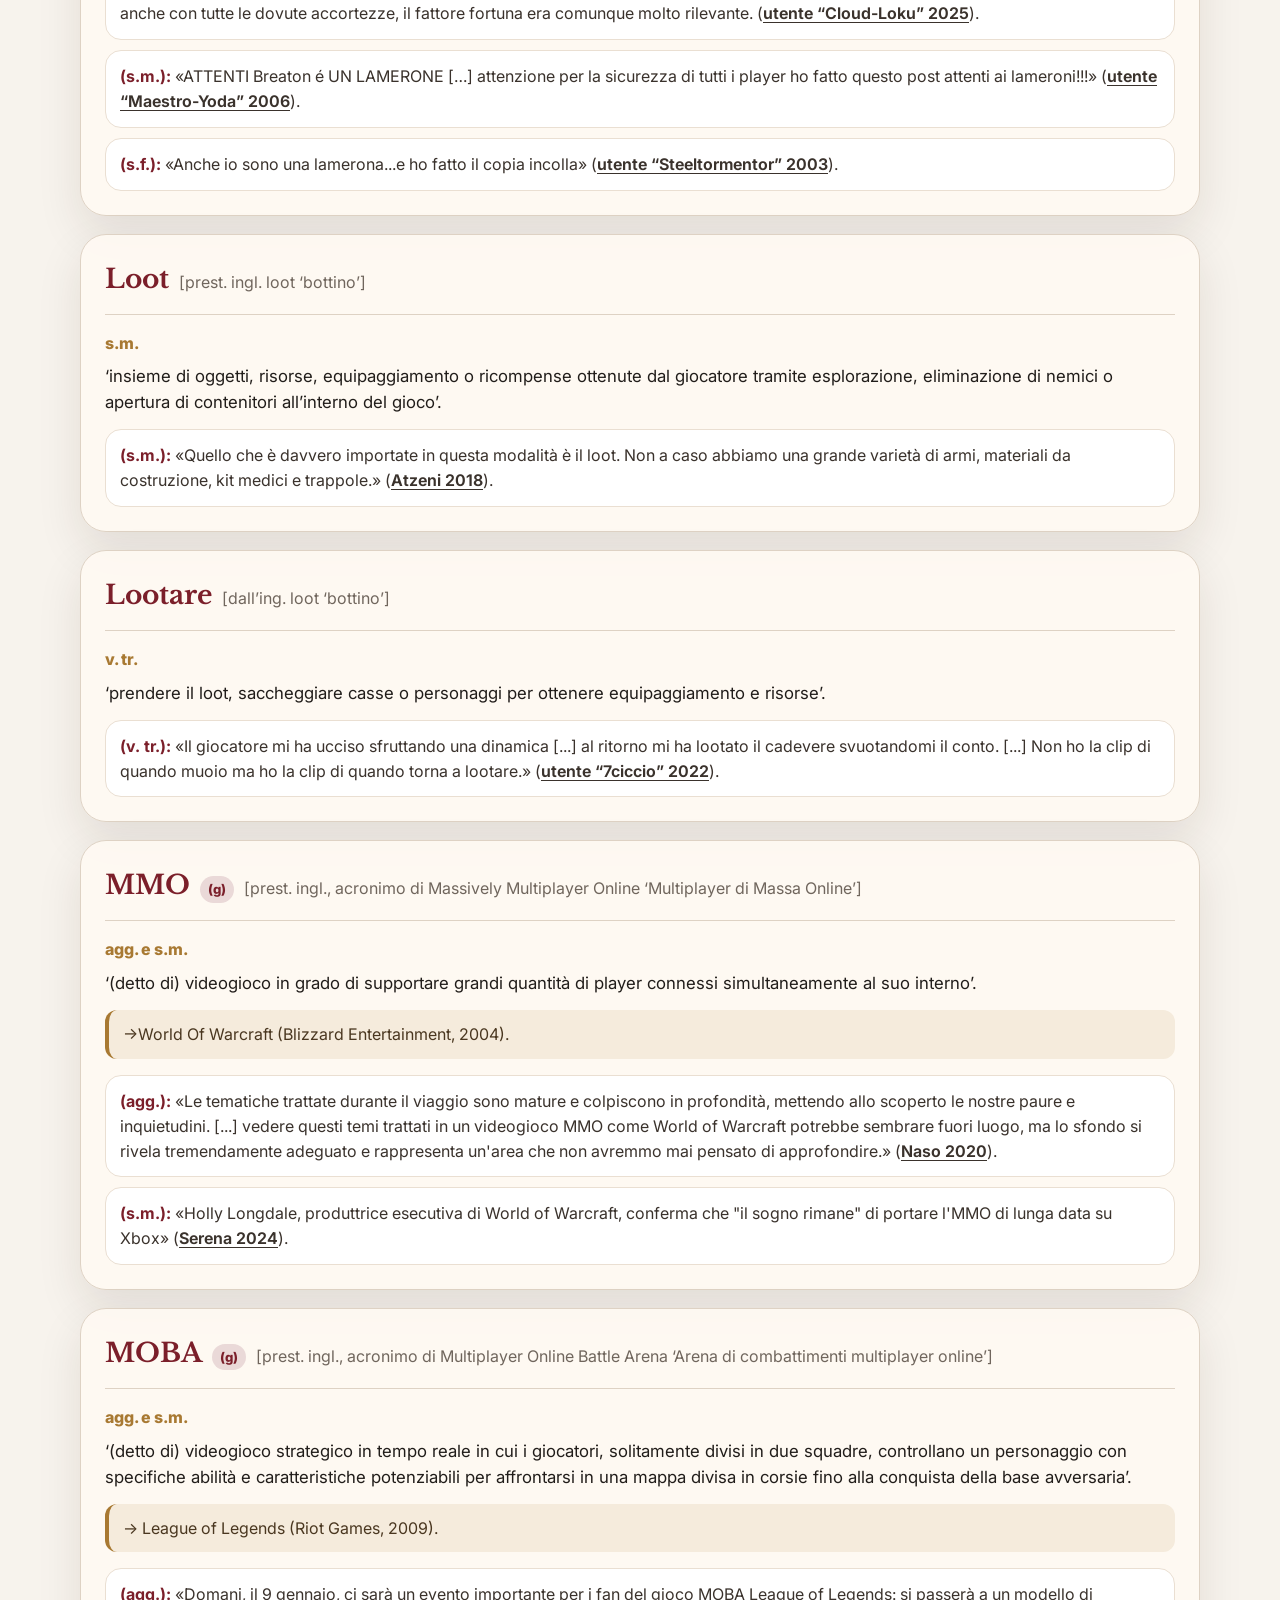
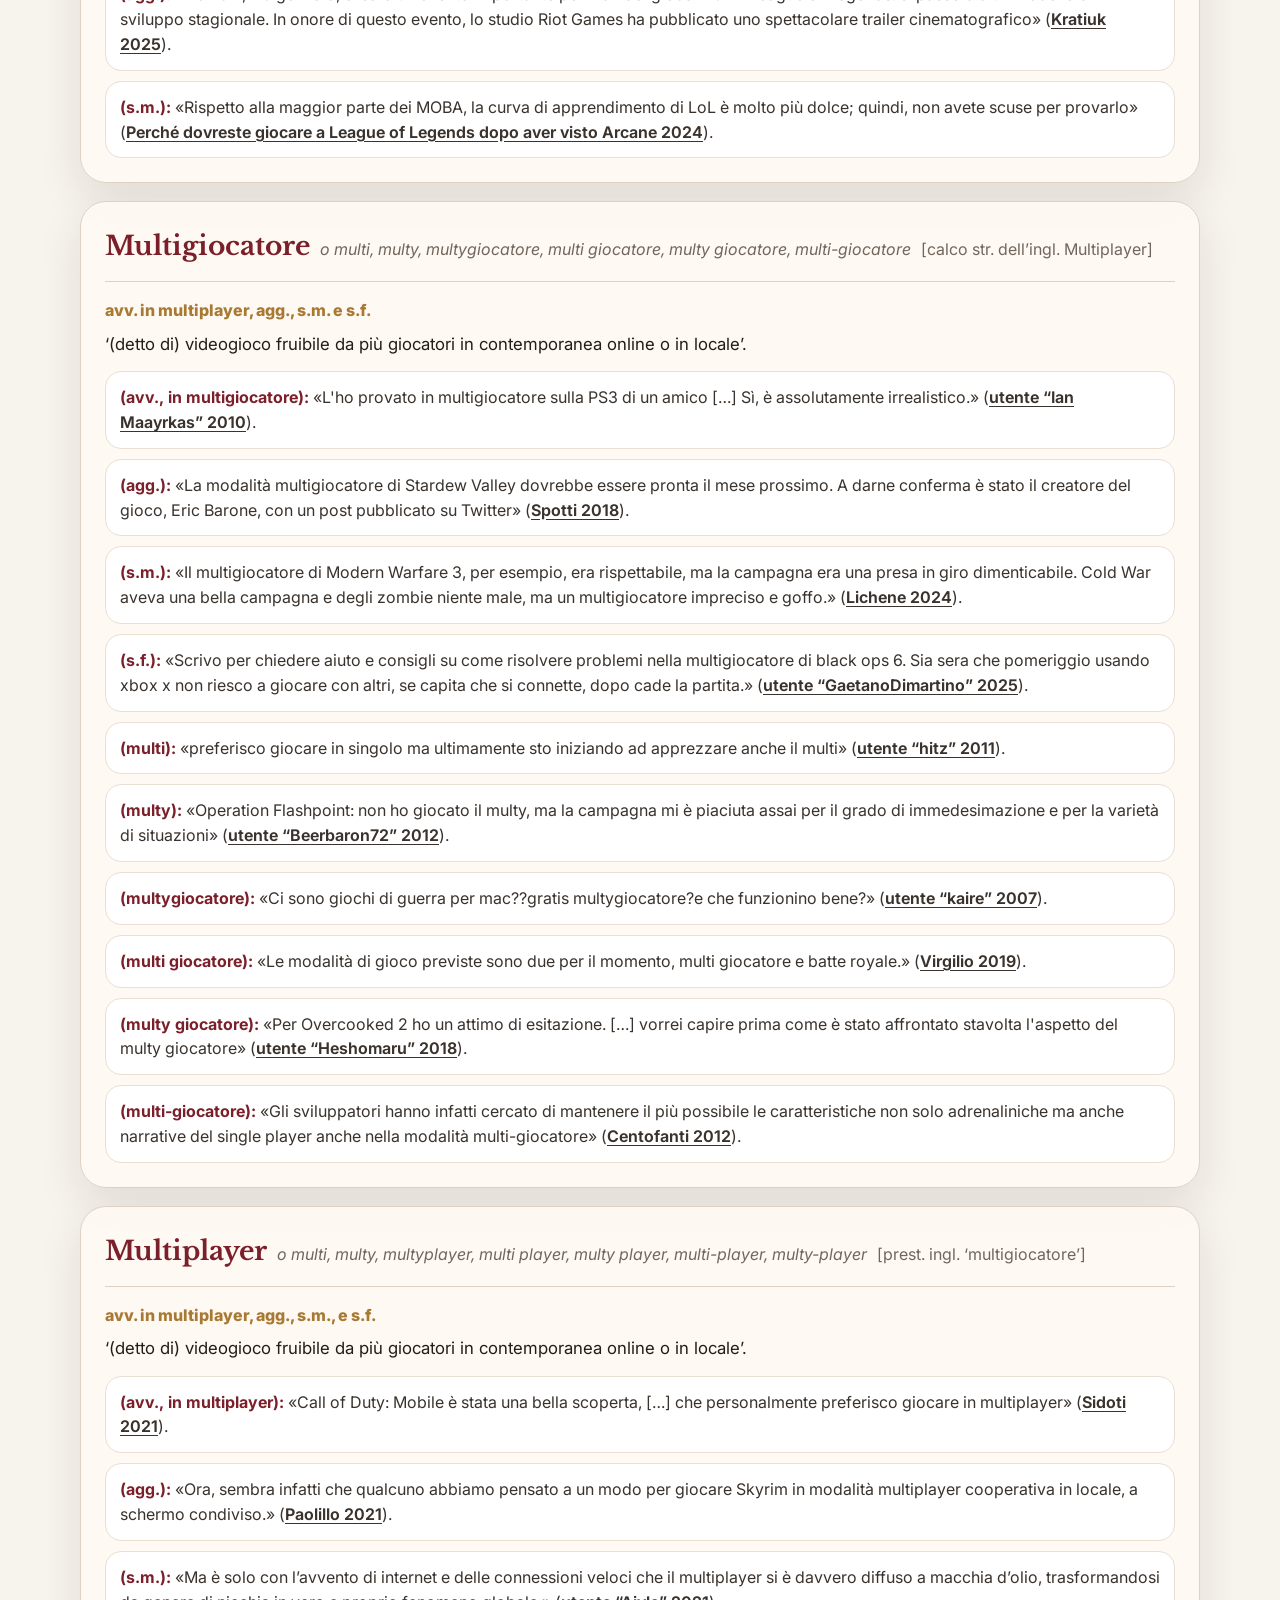
==== commit a7dcd59b: "Update index.html" ====
--- a/index.html
+++ b/index.html
@@ -40,6 +40,7 @@
     <p>Prototipo statico in HTML, CSS e JavaScript.</p>
   </footer>
 
+  google-site-verification: google6a99bff696f259e8.html
   <script src="glossario.js"></script>
   <script src="script.js"></script>
 </body>
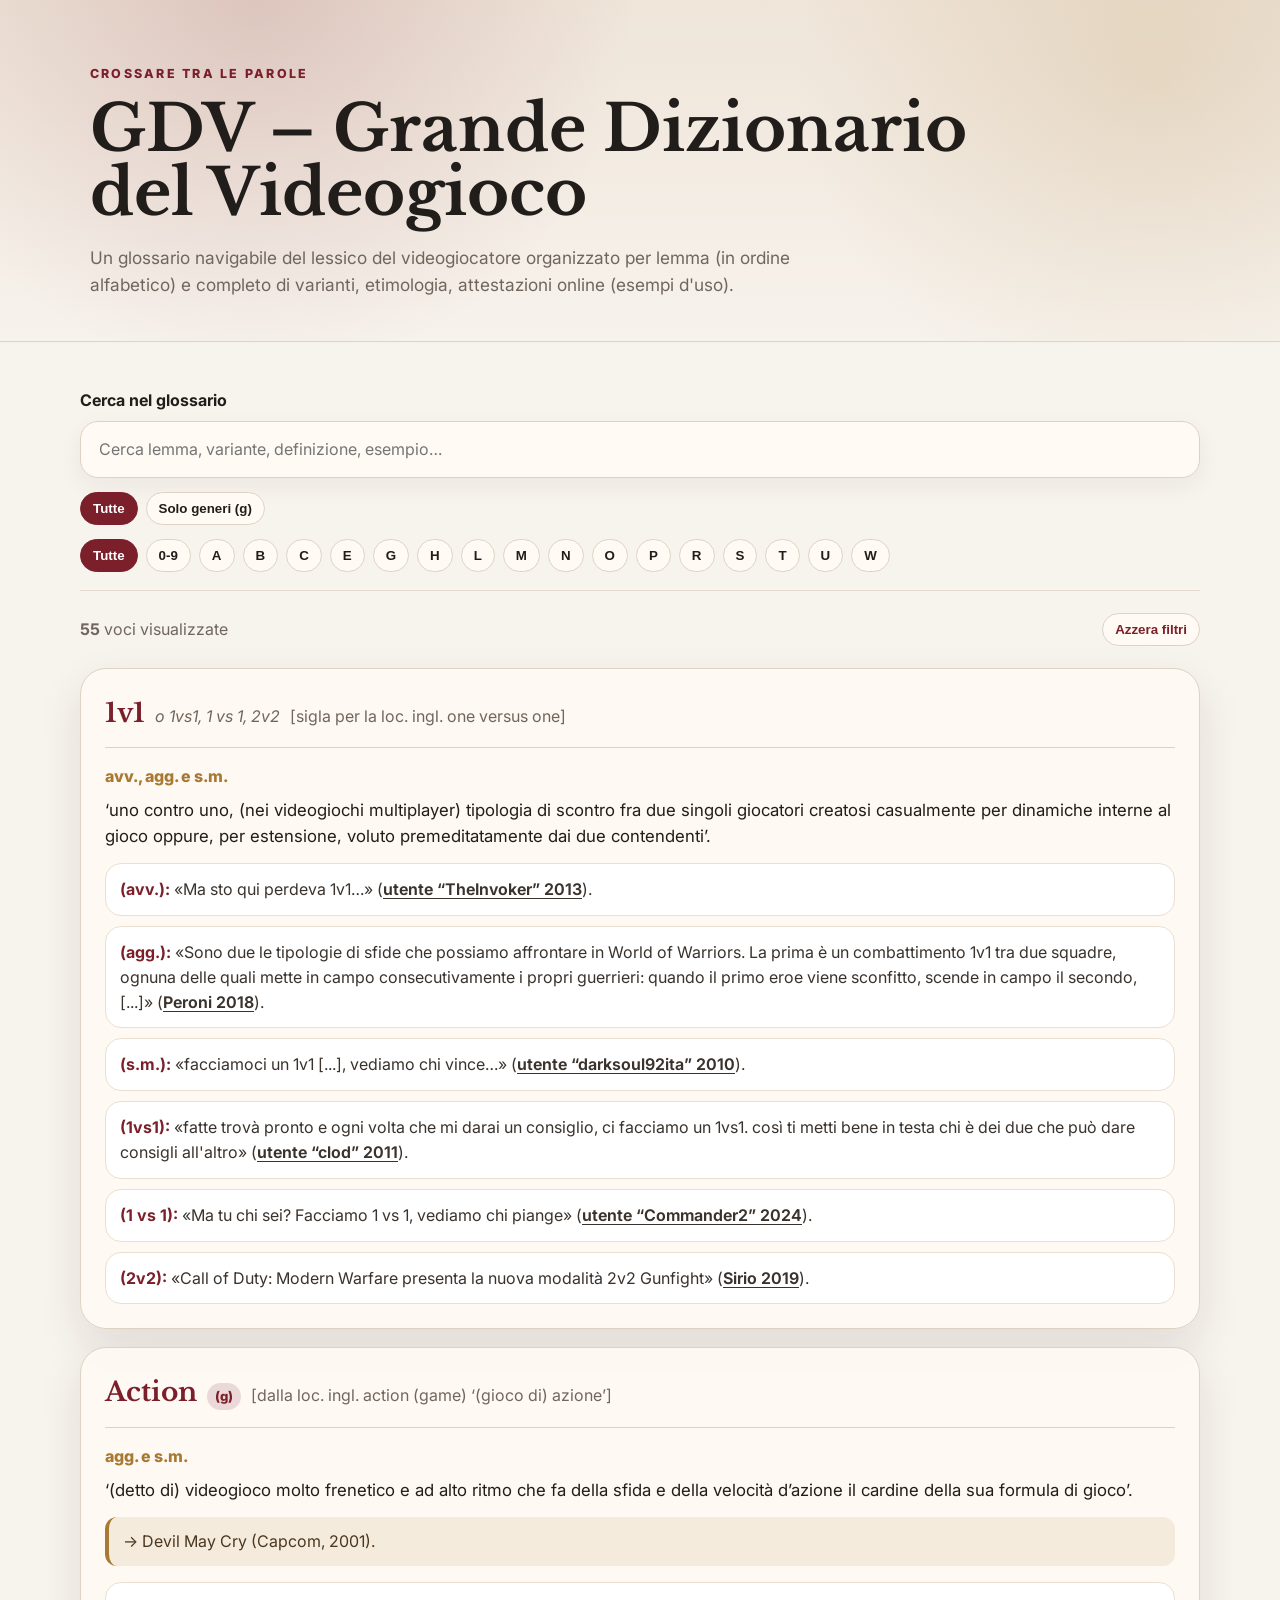
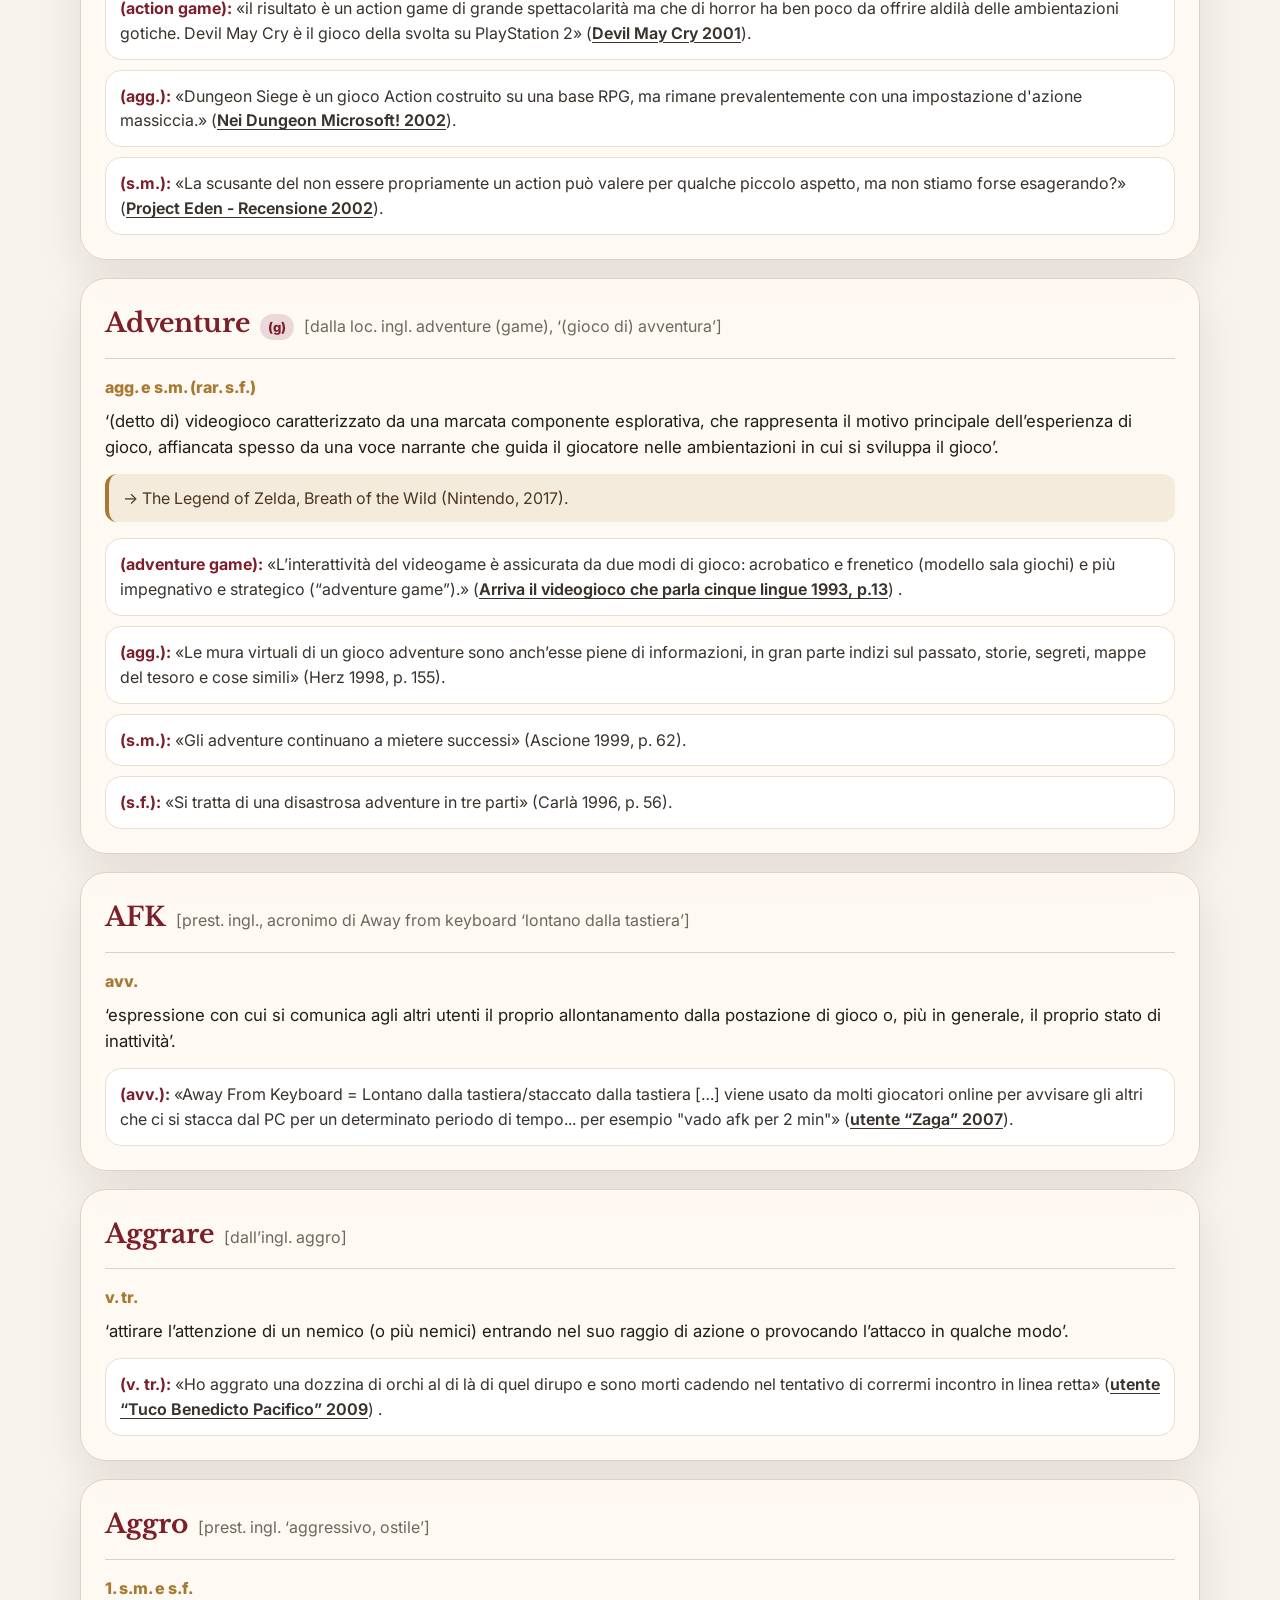
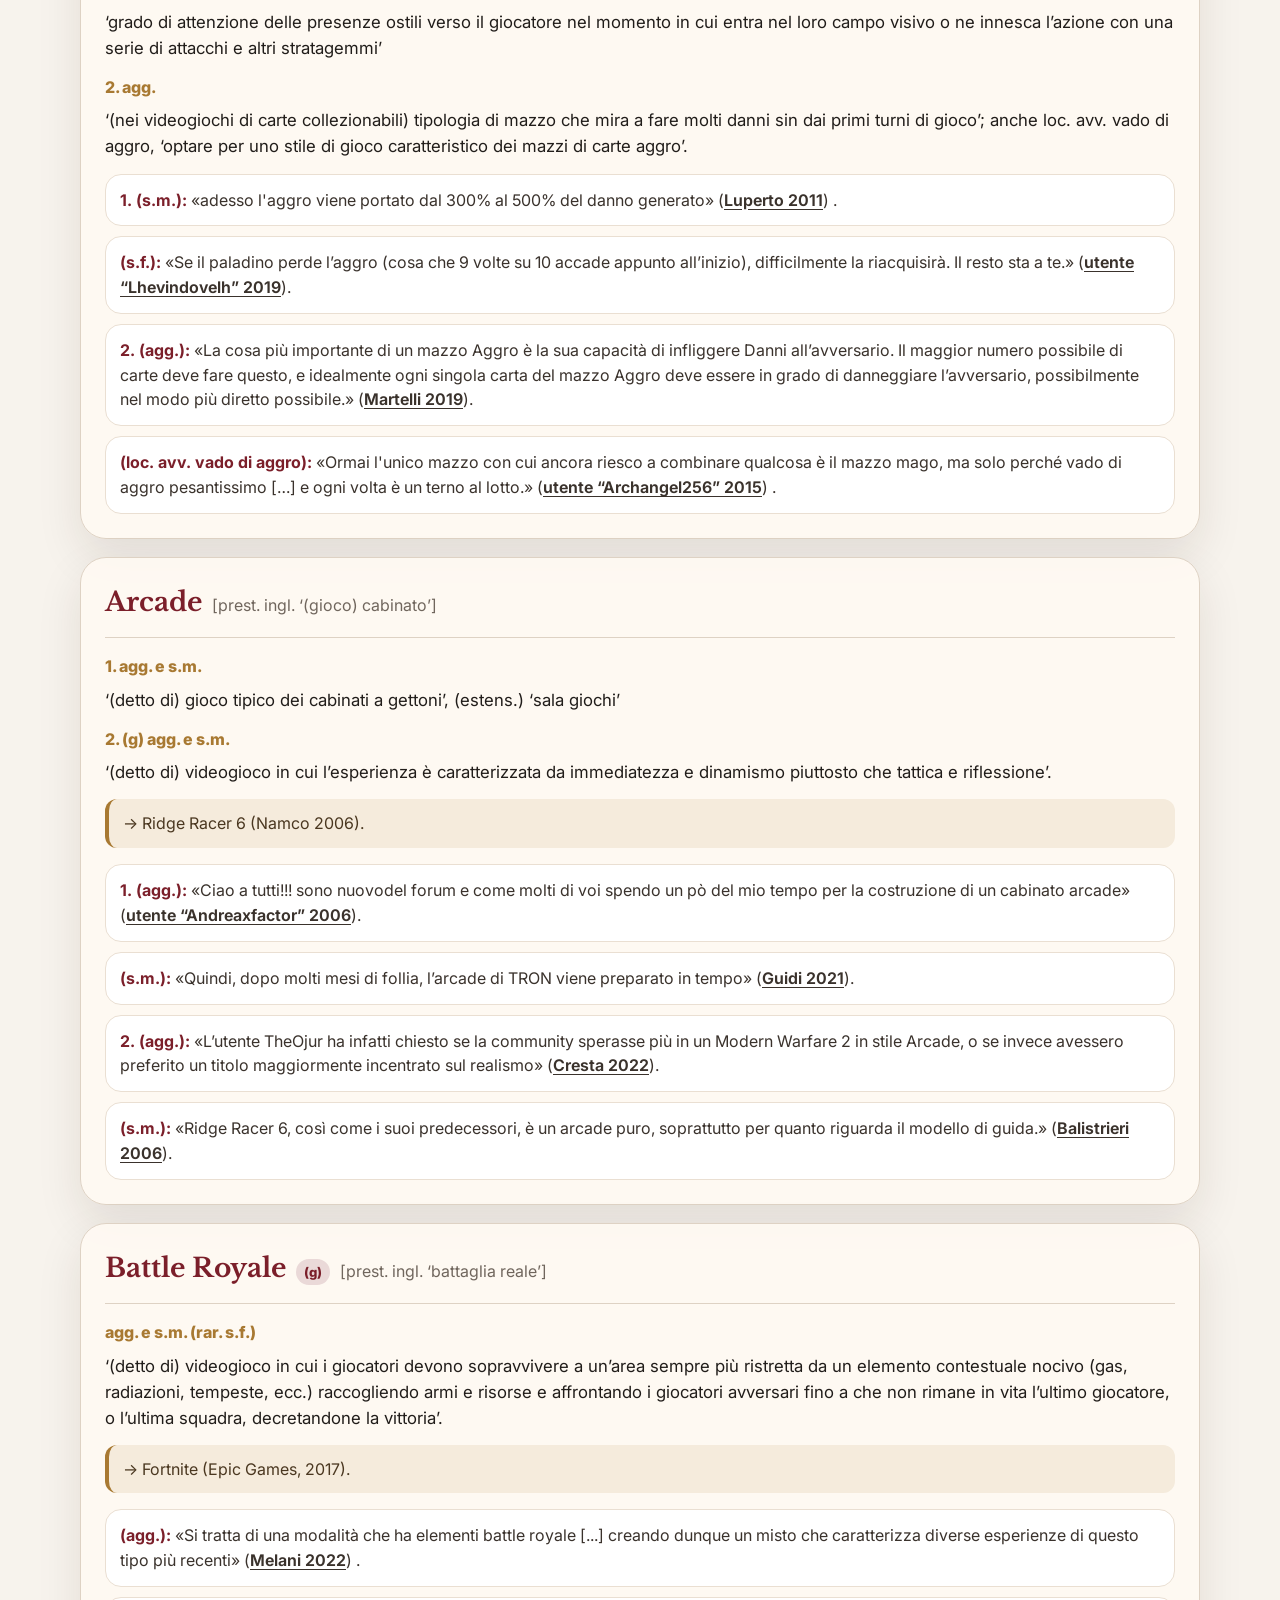
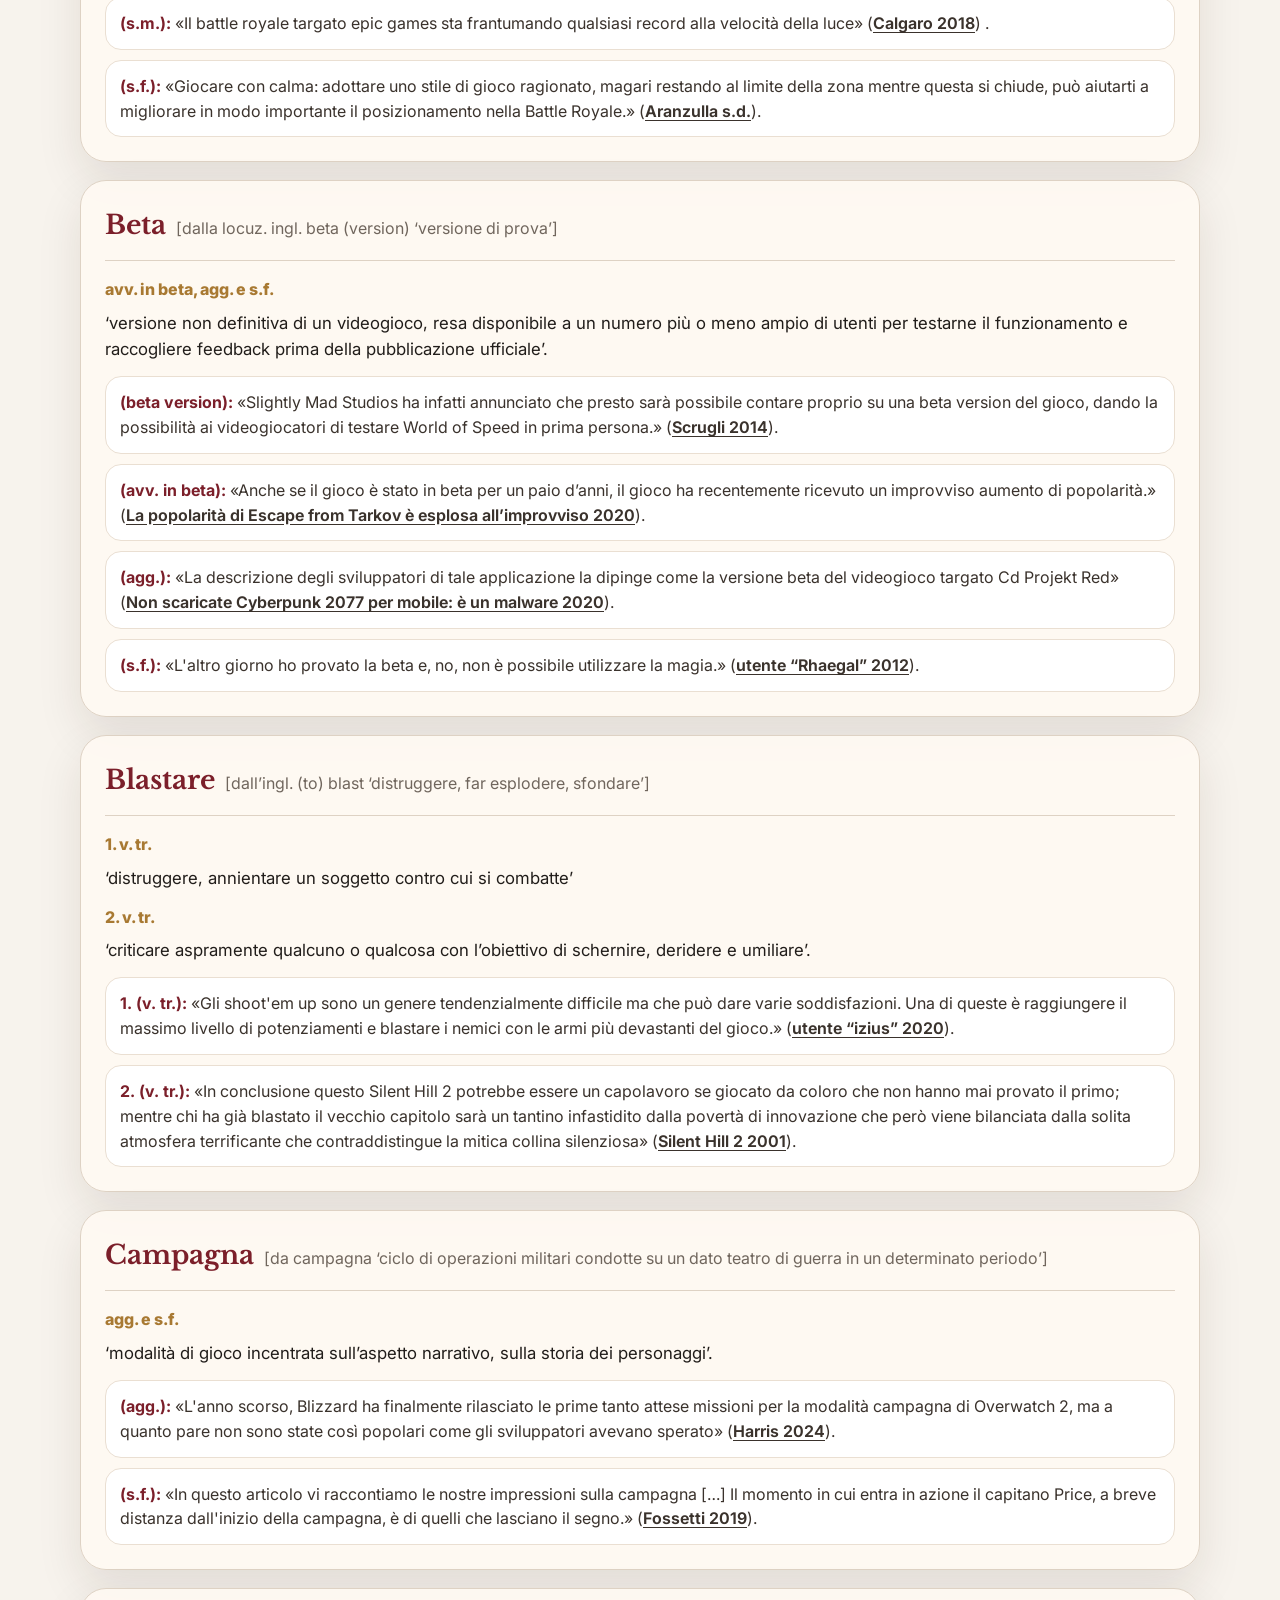
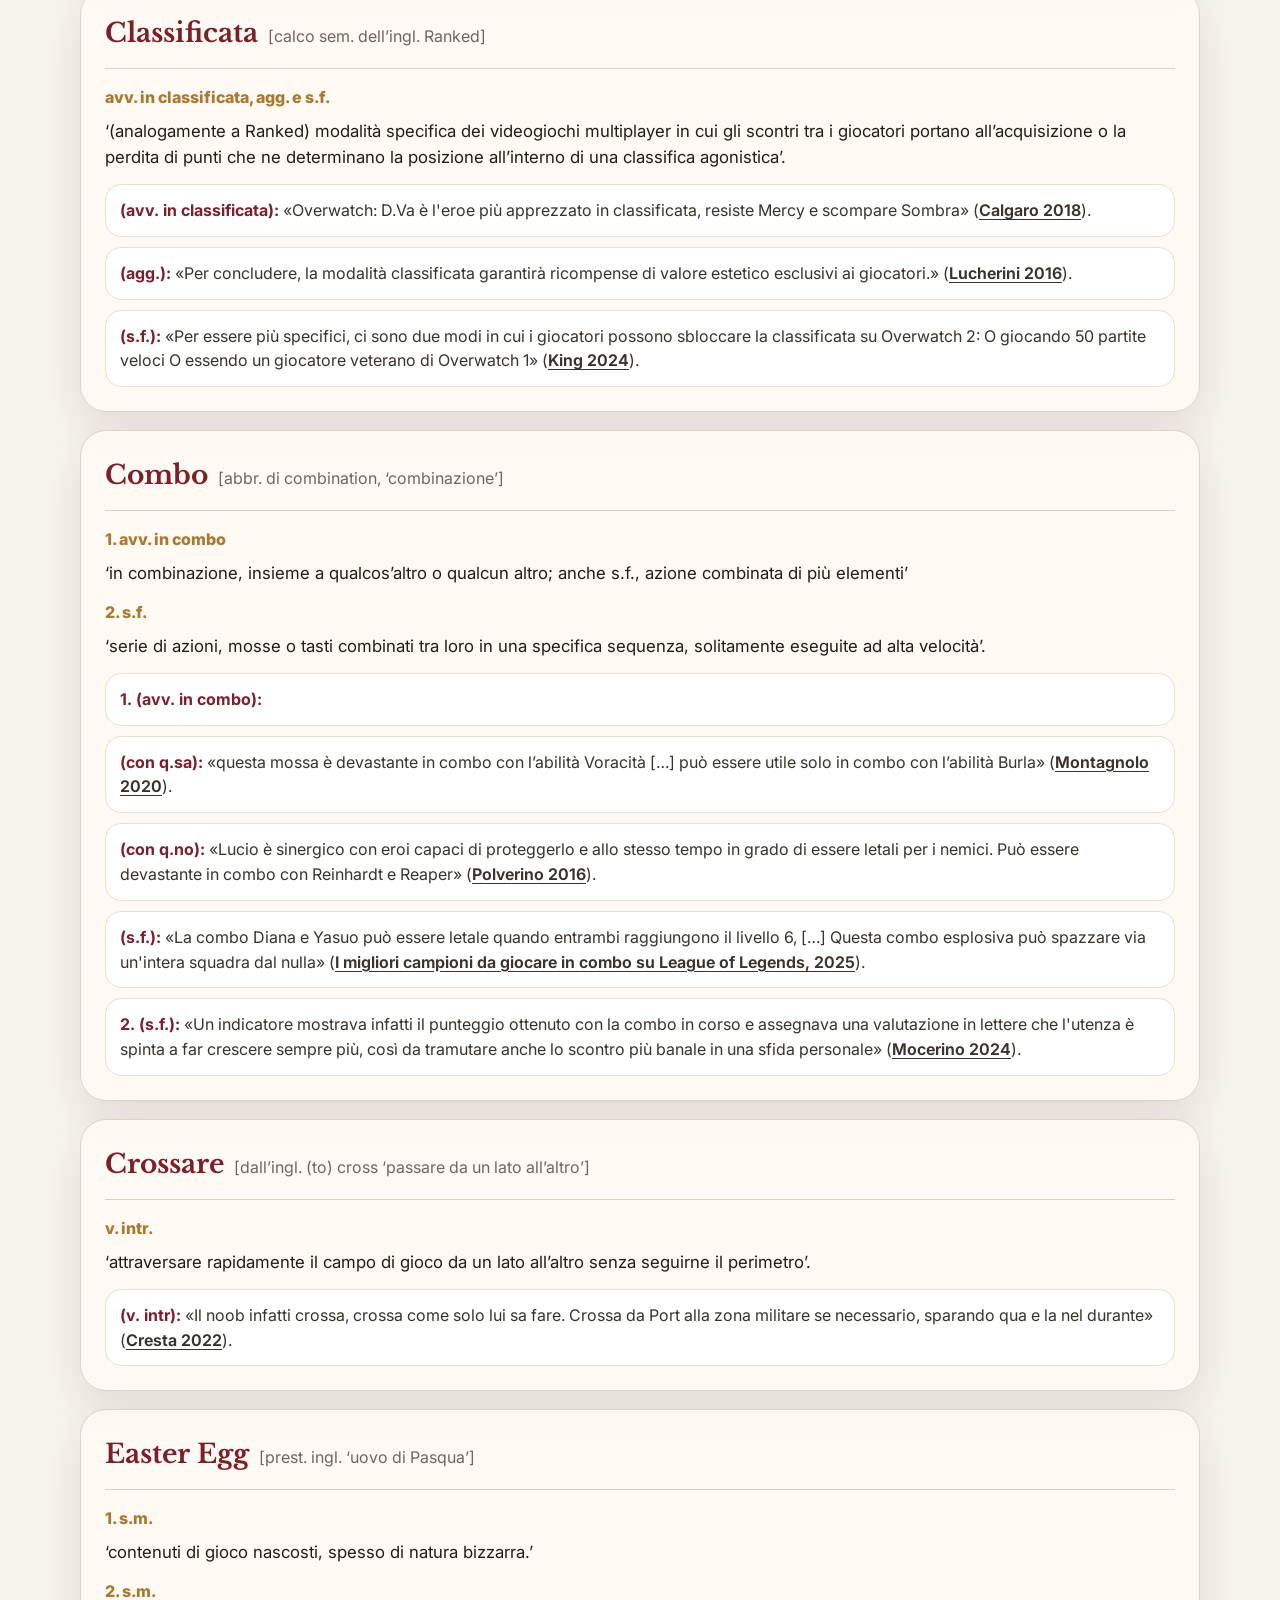
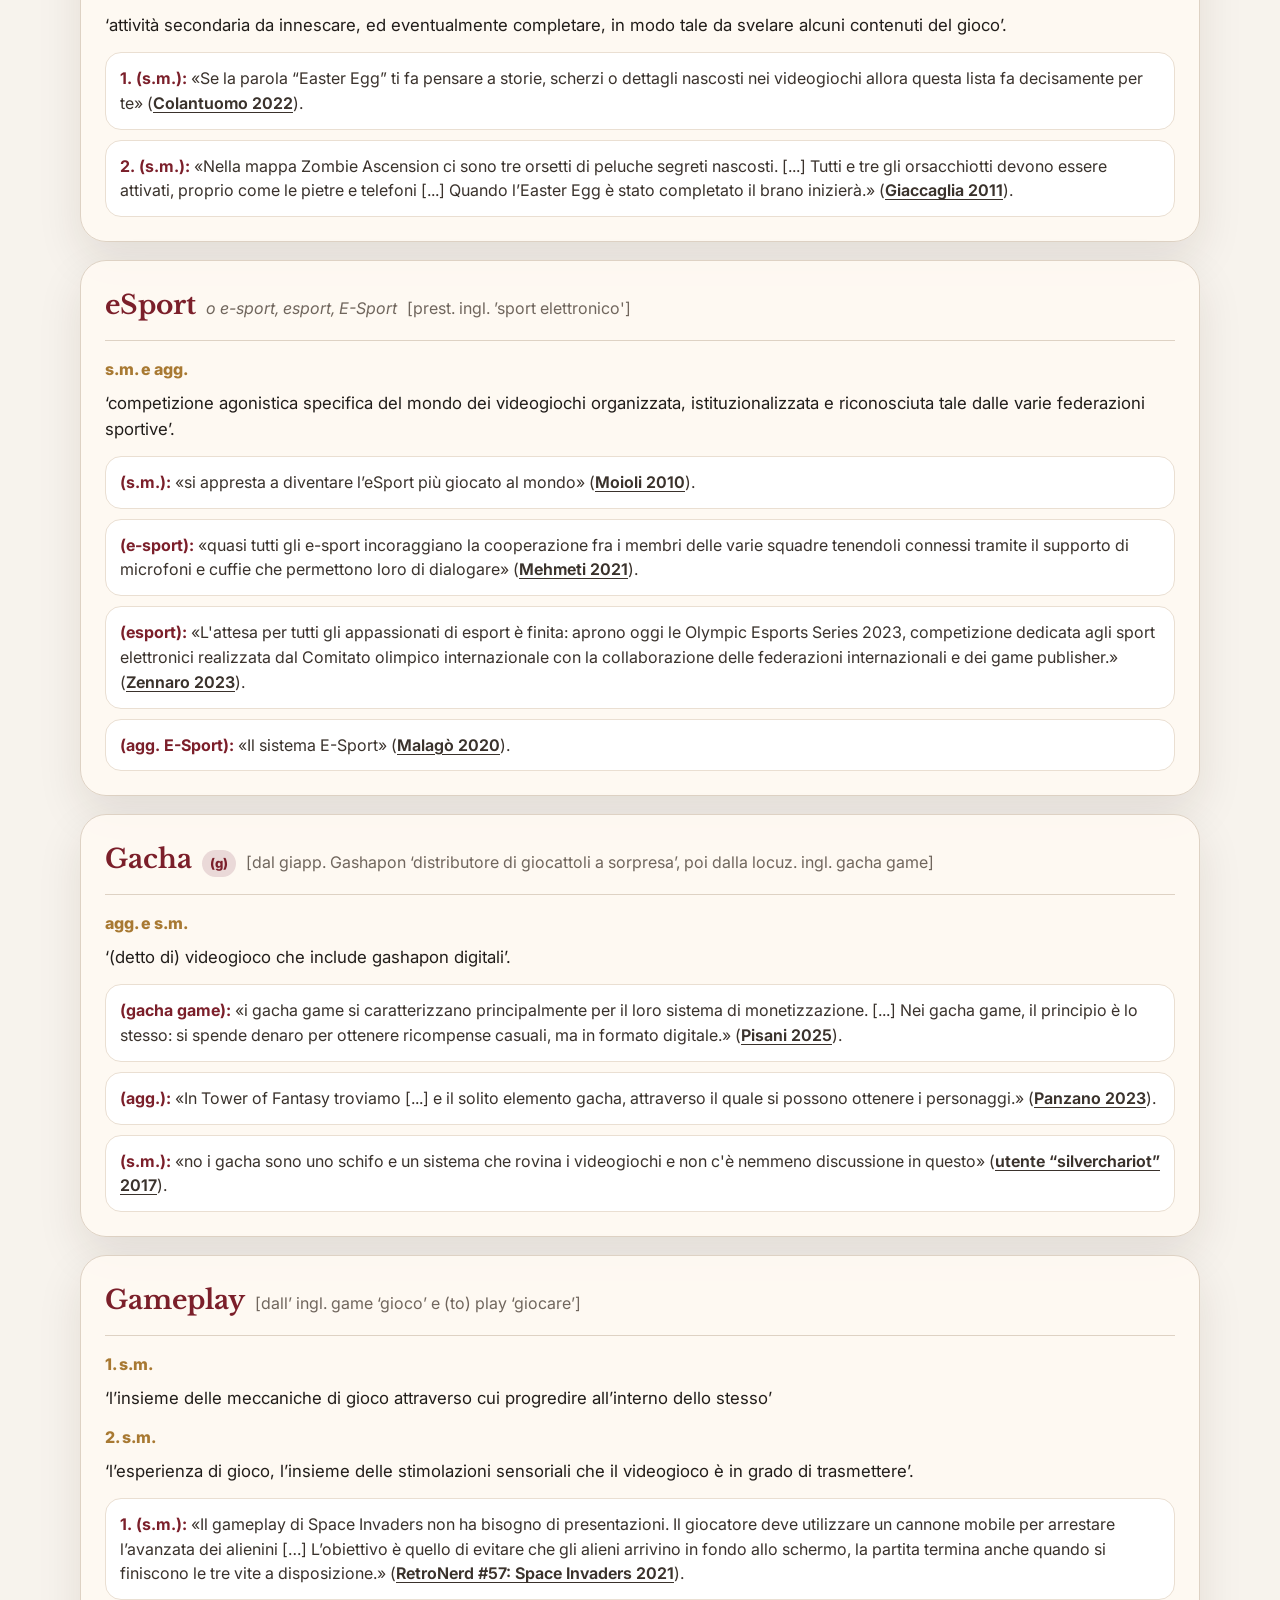
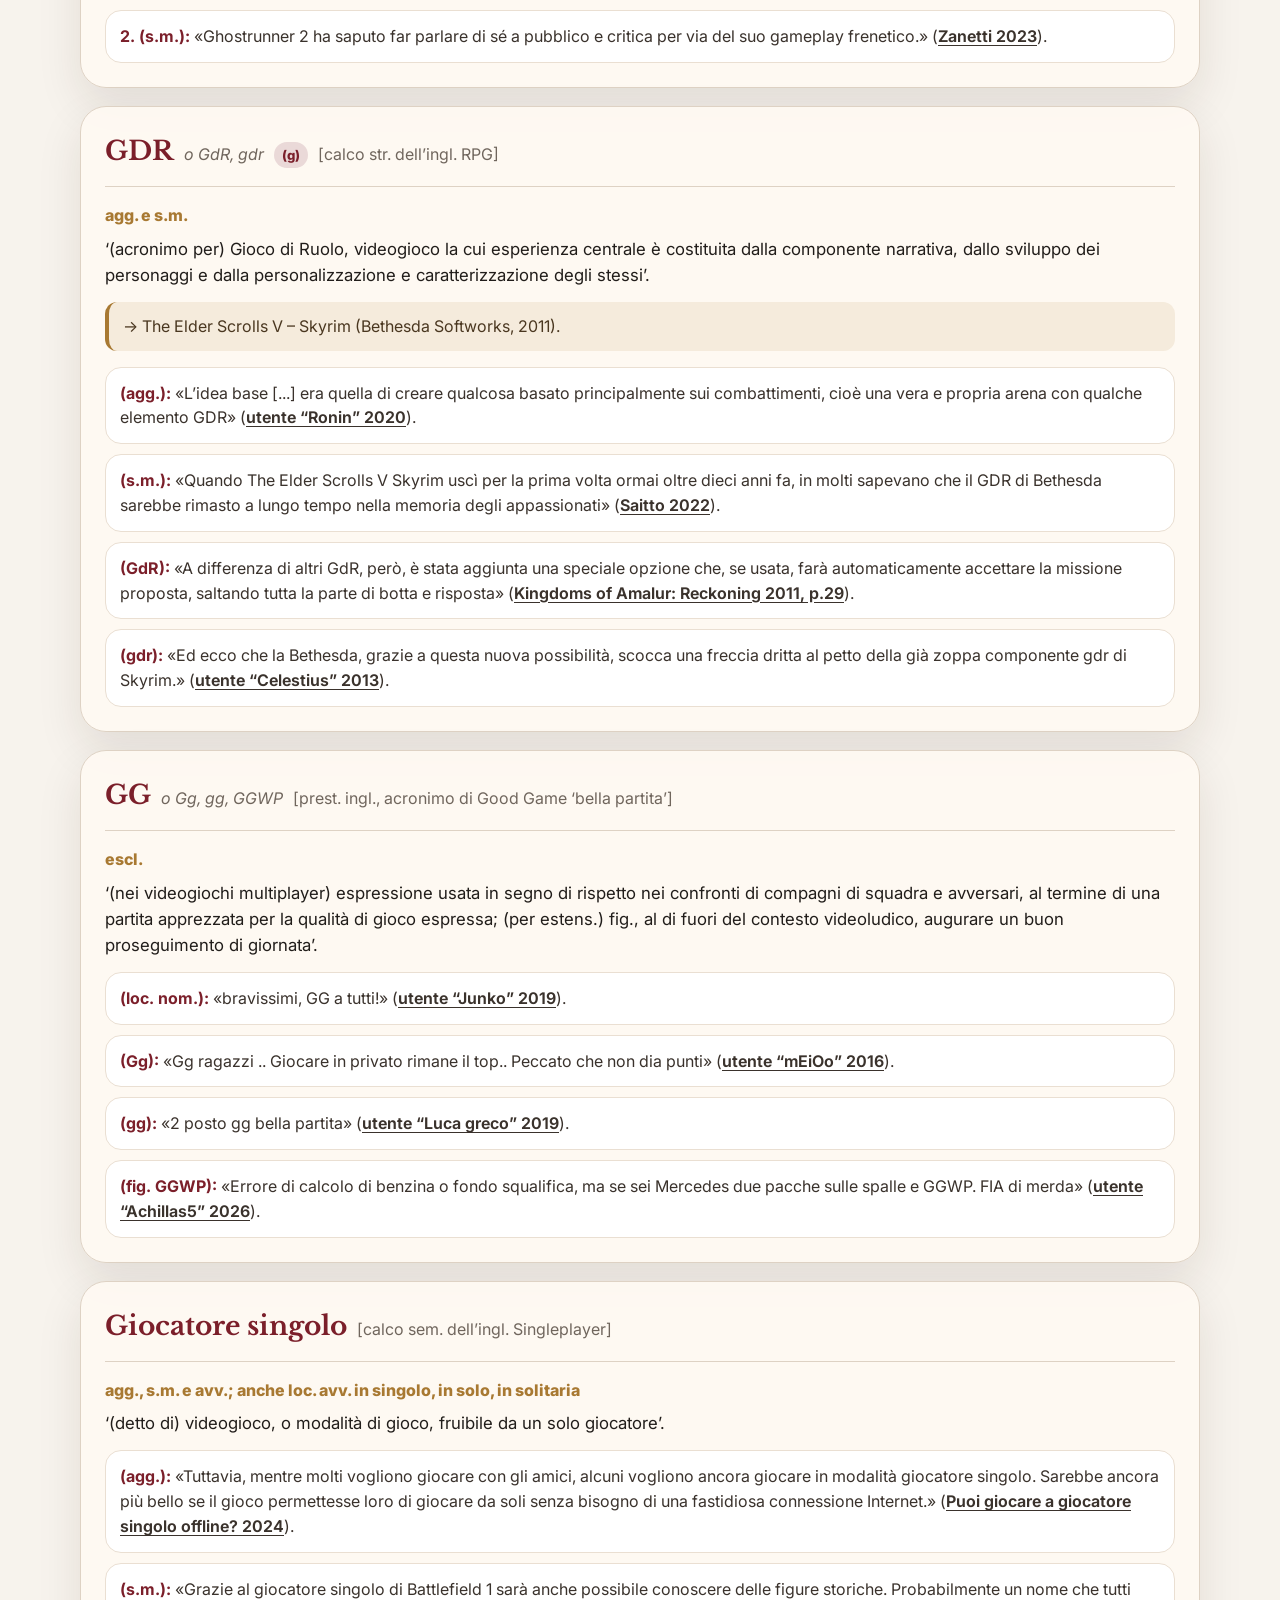
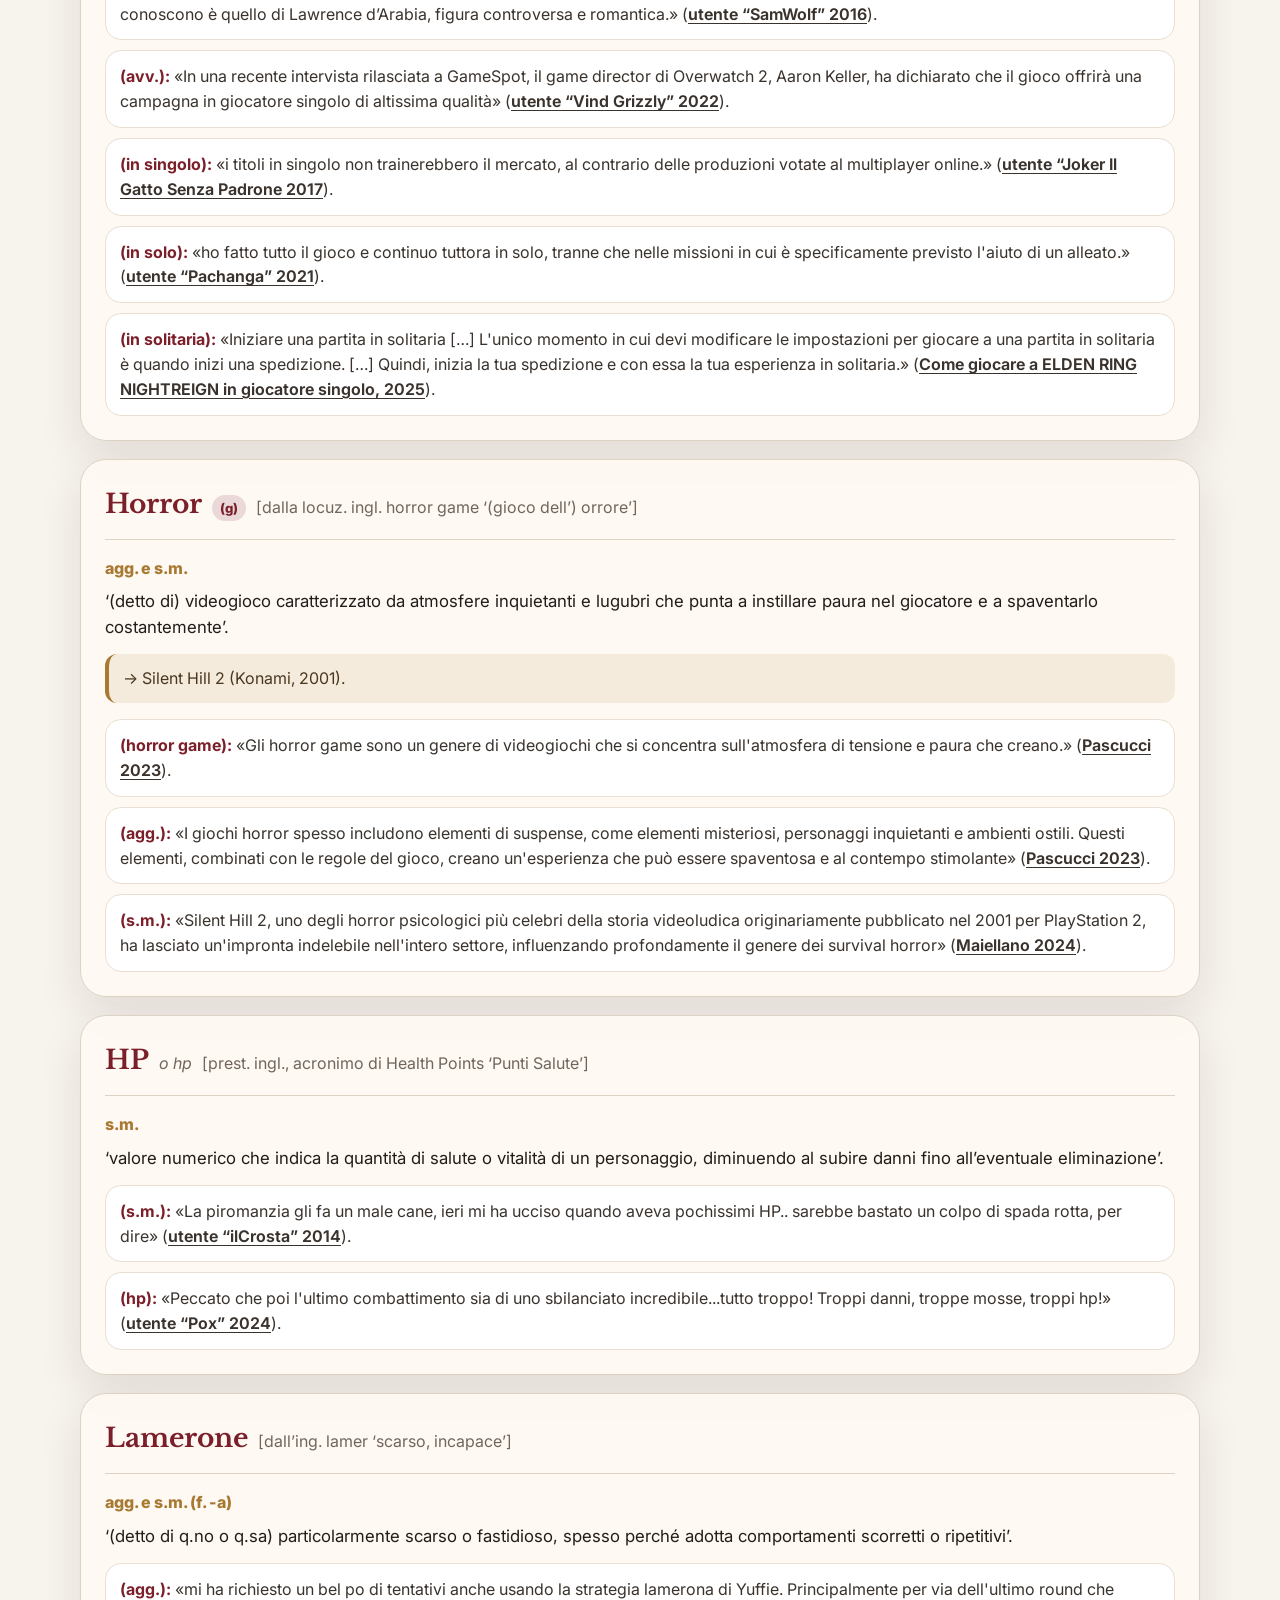
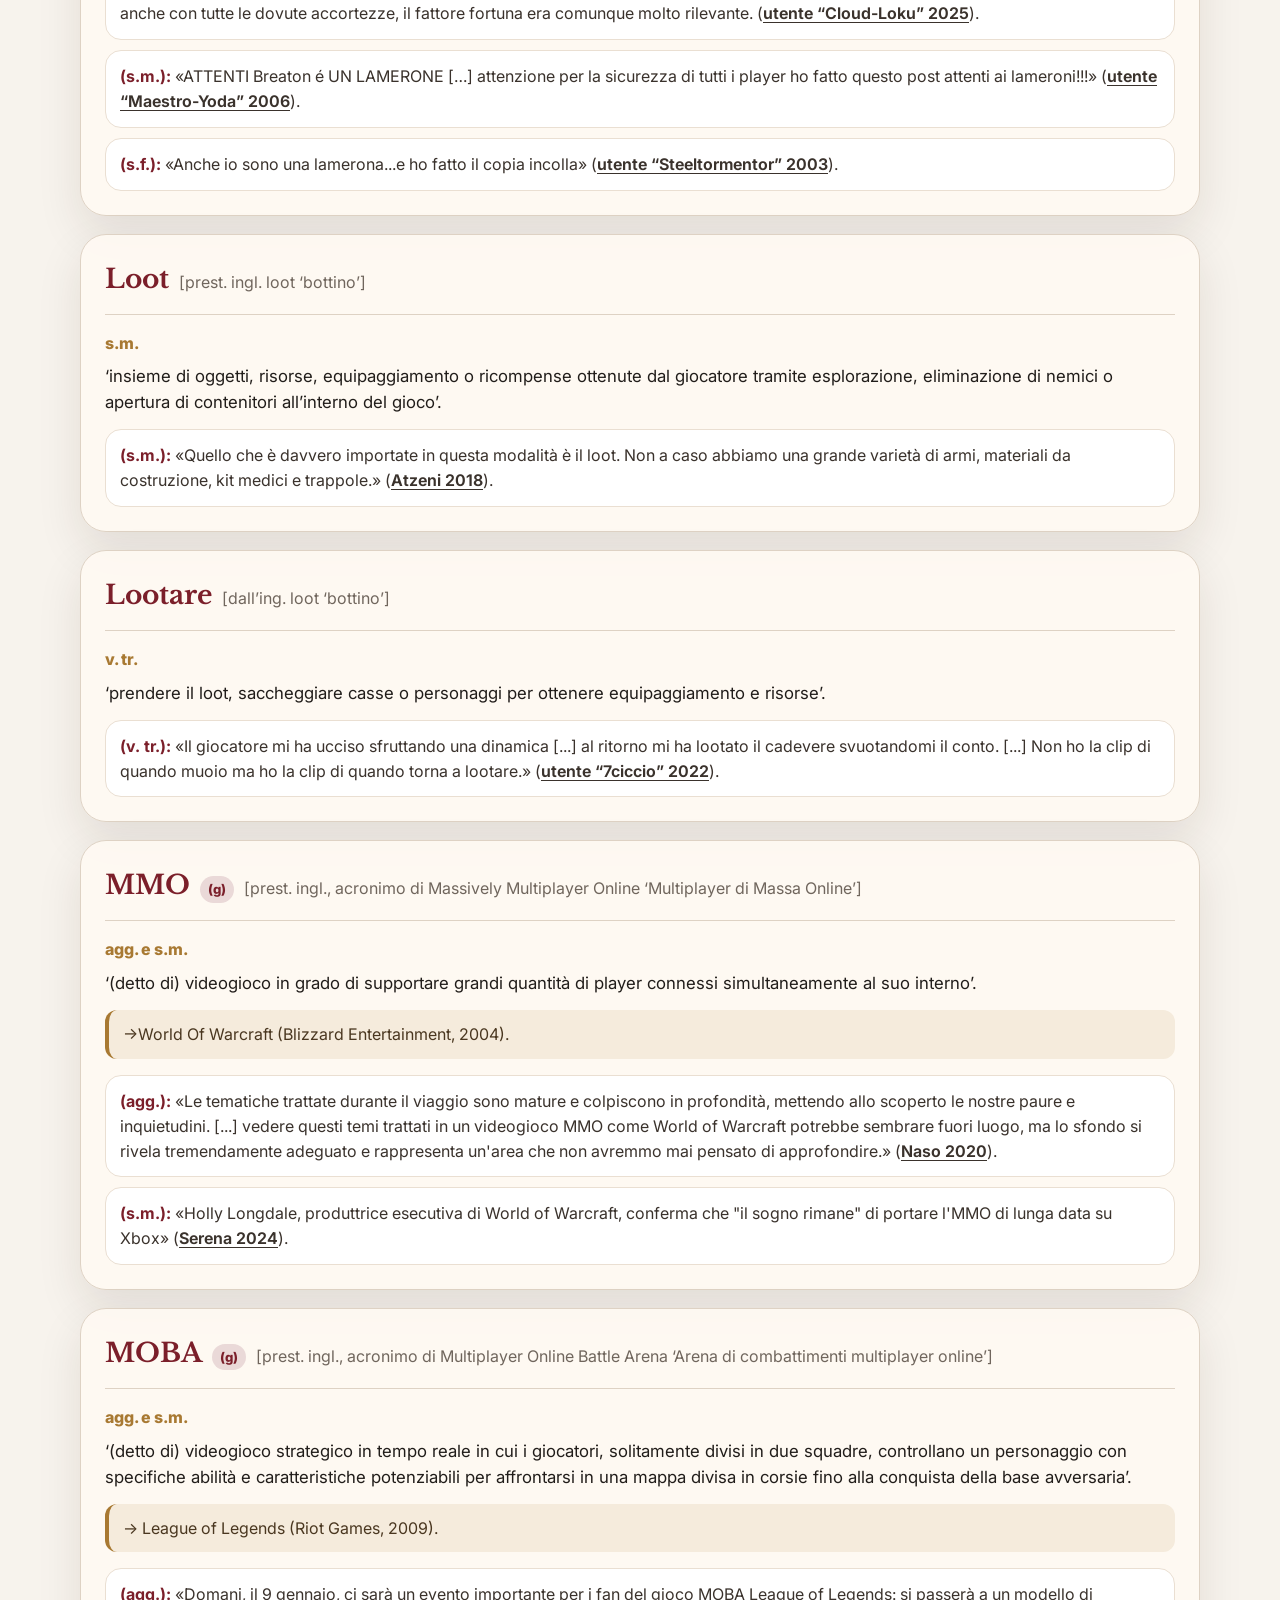
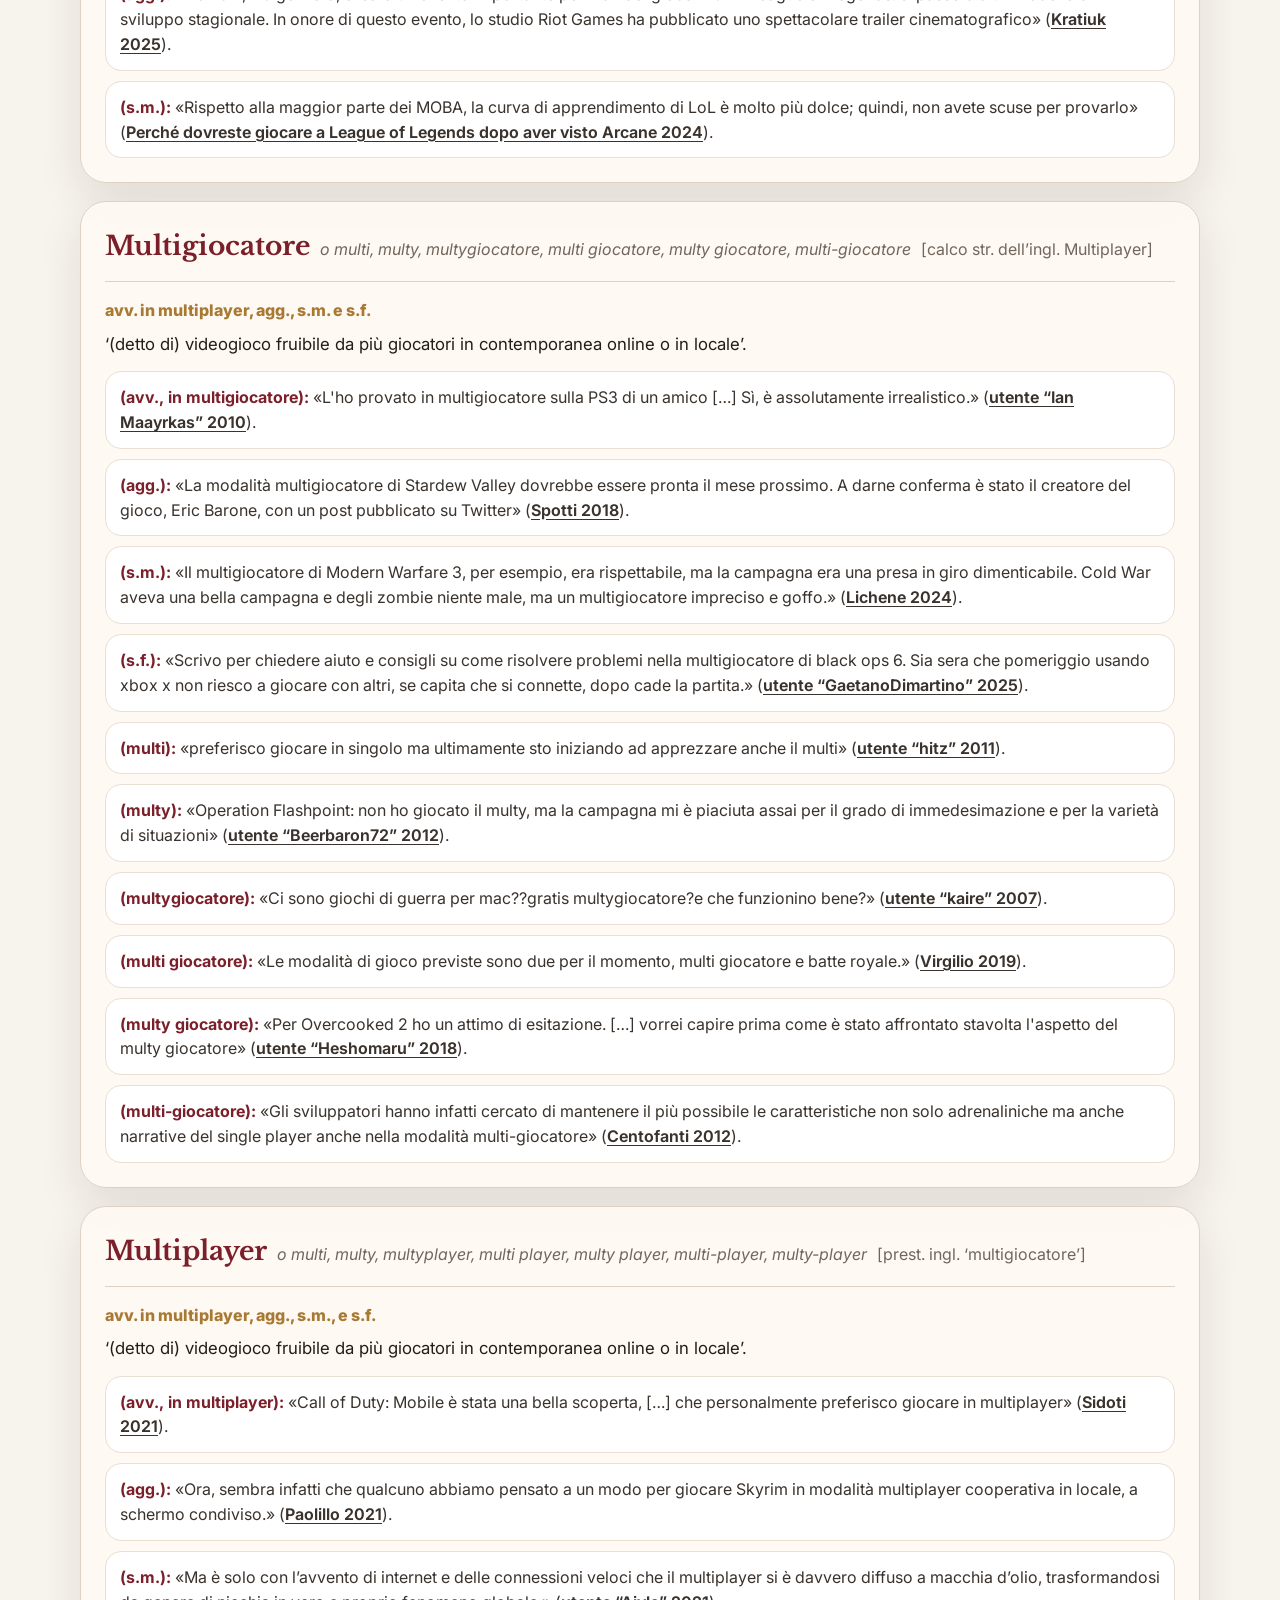
==== commit 2f271c43: "Update index.html" ====
--- a/index.html
+++ b/index.html
@@ -3,14 +3,15 @@
 <head>
   <meta charset="utf-8">
   <meta name="viewport" content="width=device-width, initial-scale=1">
-  <title>Vocabolario del lessico videoludico</title>
+  <title>GDV – Grande Dizionario del Videogioco | Glossario videoludico</title>
+  <meta name="description" content="GDV – Grande Dizionario del Videogioco: glossario completo del lessico videoludico con definizioni, etimologie ed esempi d’uso.">
   <link rel="stylesheet" href="style.css">
 </head>
 <body>
   <header class="hero">
     <div class="hero__content">
       <p class="eyebrow">Crossare tra le parole</p>
-      <h1>Vocabolario del lessico videoludico</h1>
+      <h1>GDV – Grande Dizionario del Videogioco</h1>
       <p class="subtitle">Un glossario navigabile del lessico del videogiocatore organizzato per lemma (in ordine alfabetico) e completo di varianti, etimologia, attestazioni online (esempi d'uso).</p>
     </div>
   </header>
@@ -40,7 +41,6 @@
     <p>Prototipo statico in HTML, CSS e JavaScript.</p>
   </footer>
 
-  google-site-verification: google6a99bff696f259e8.html
   <script src="glossario.js"></script>
   <script src="script.js"></script>
 </body>
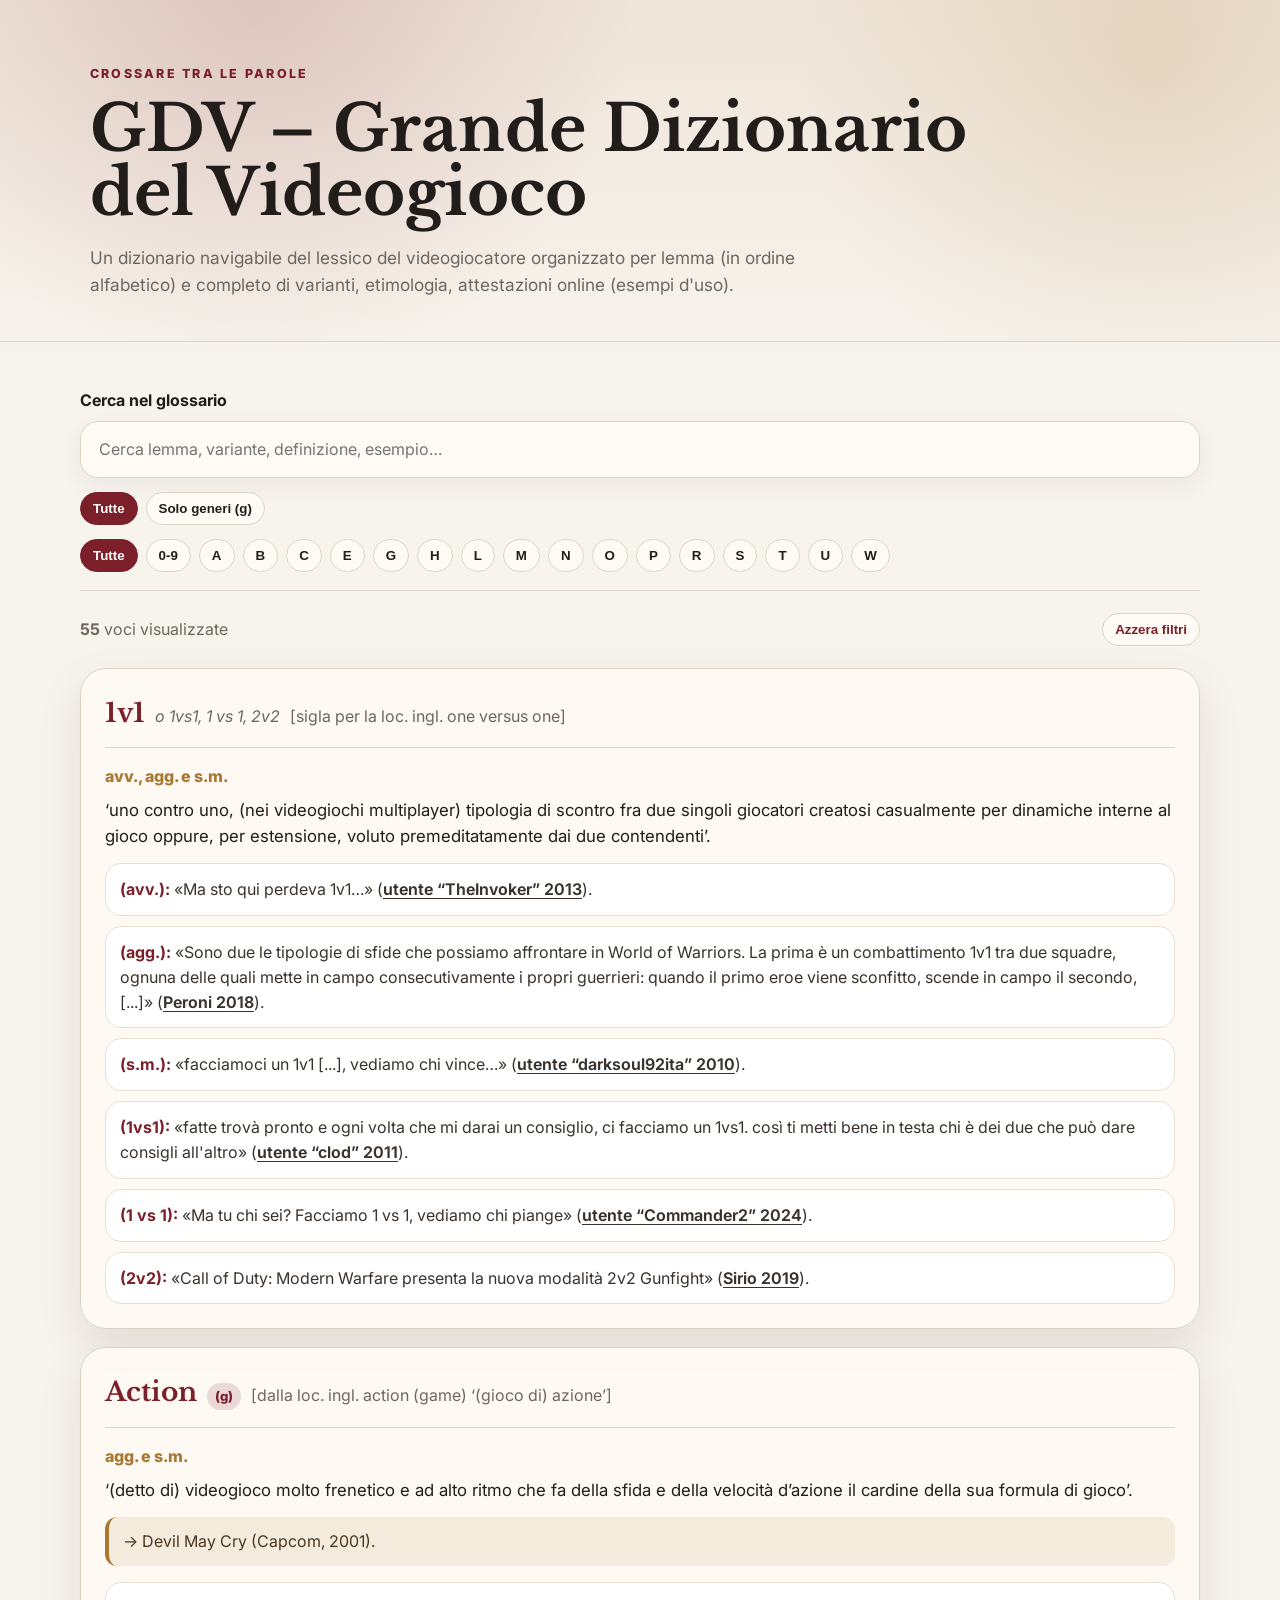
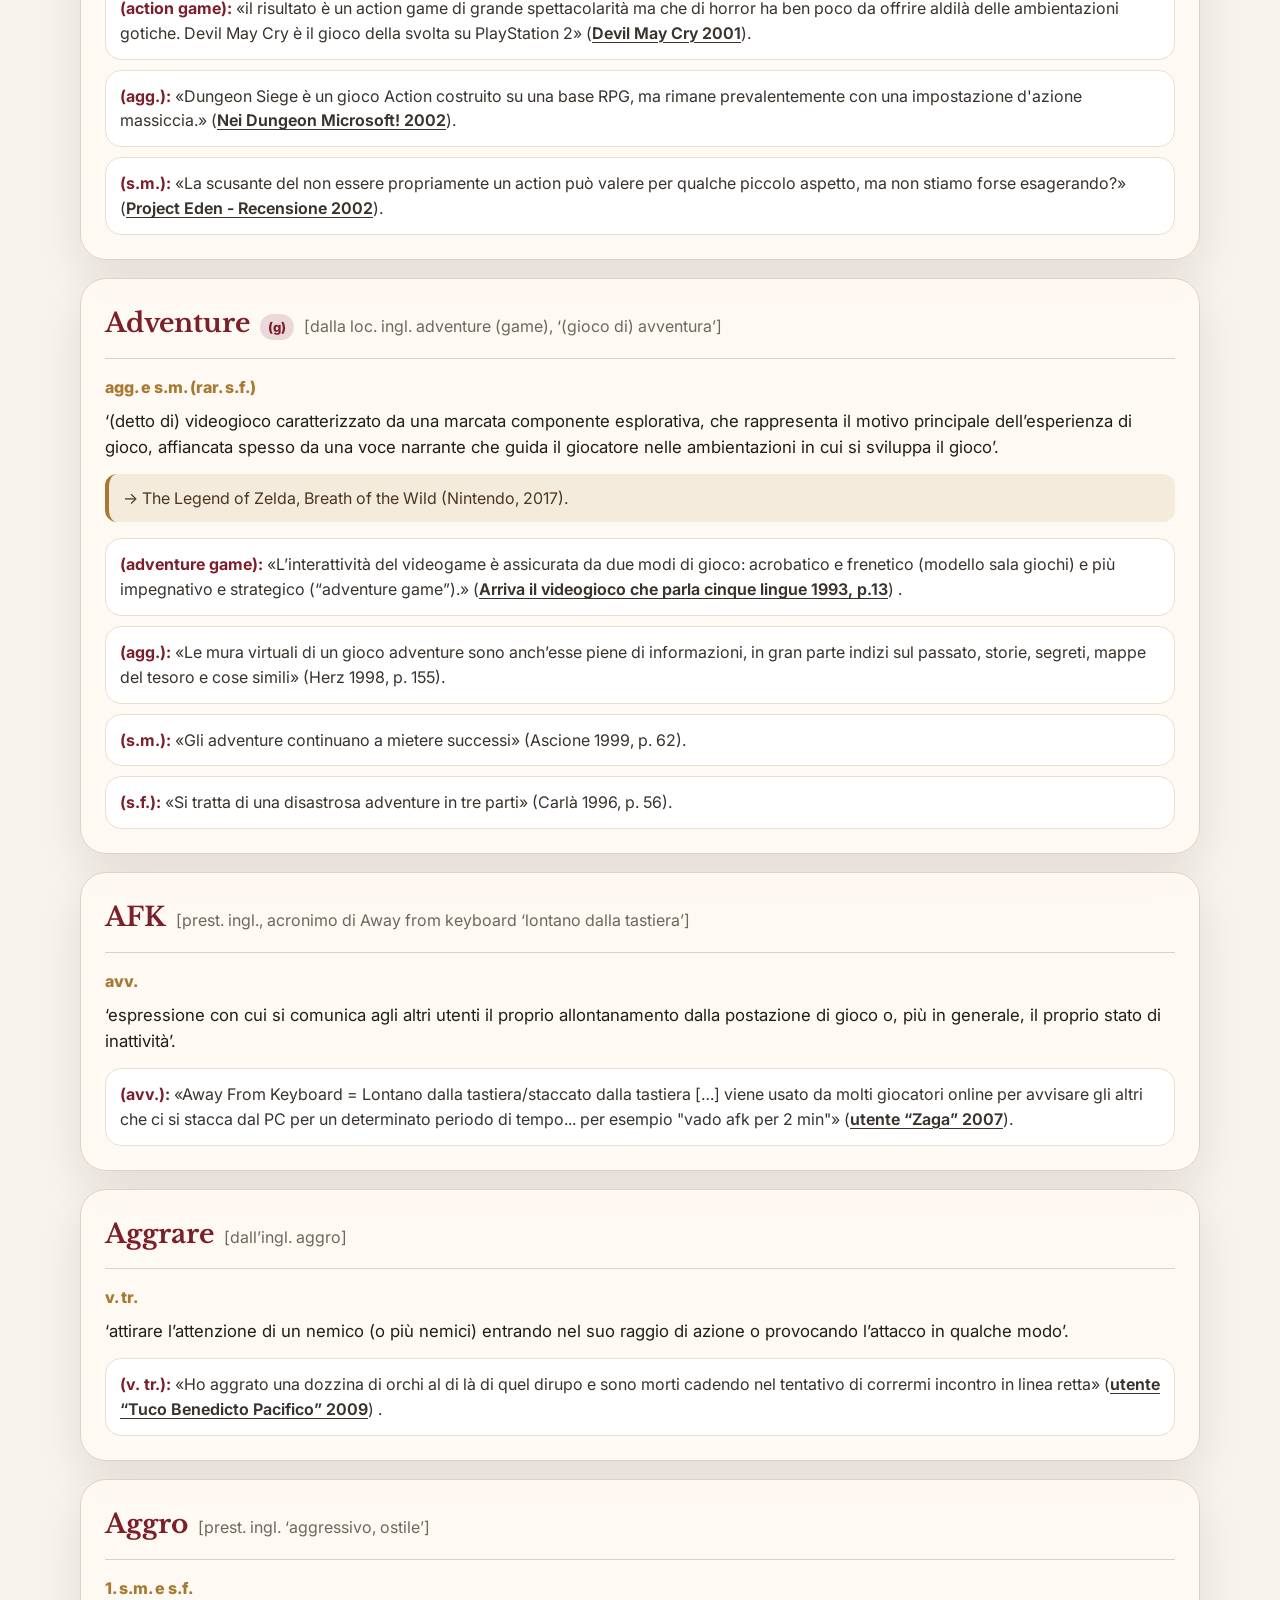
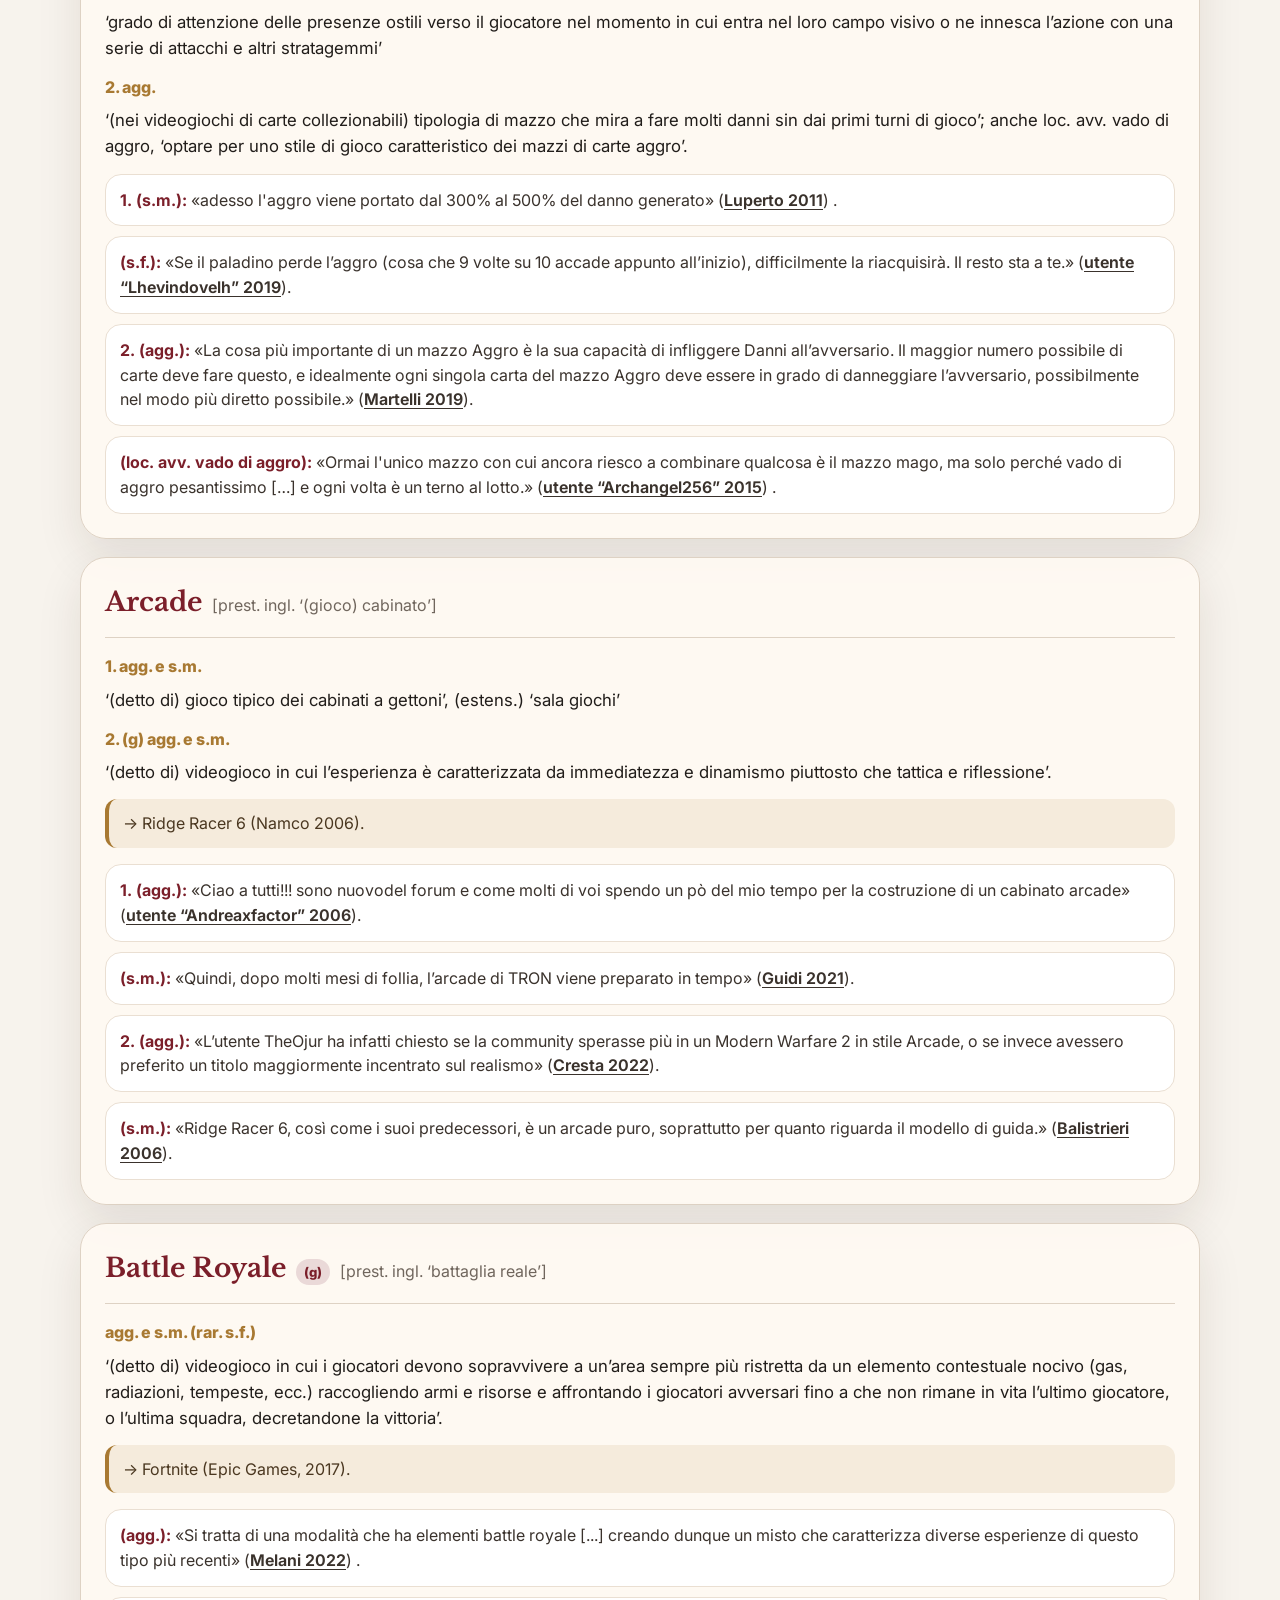
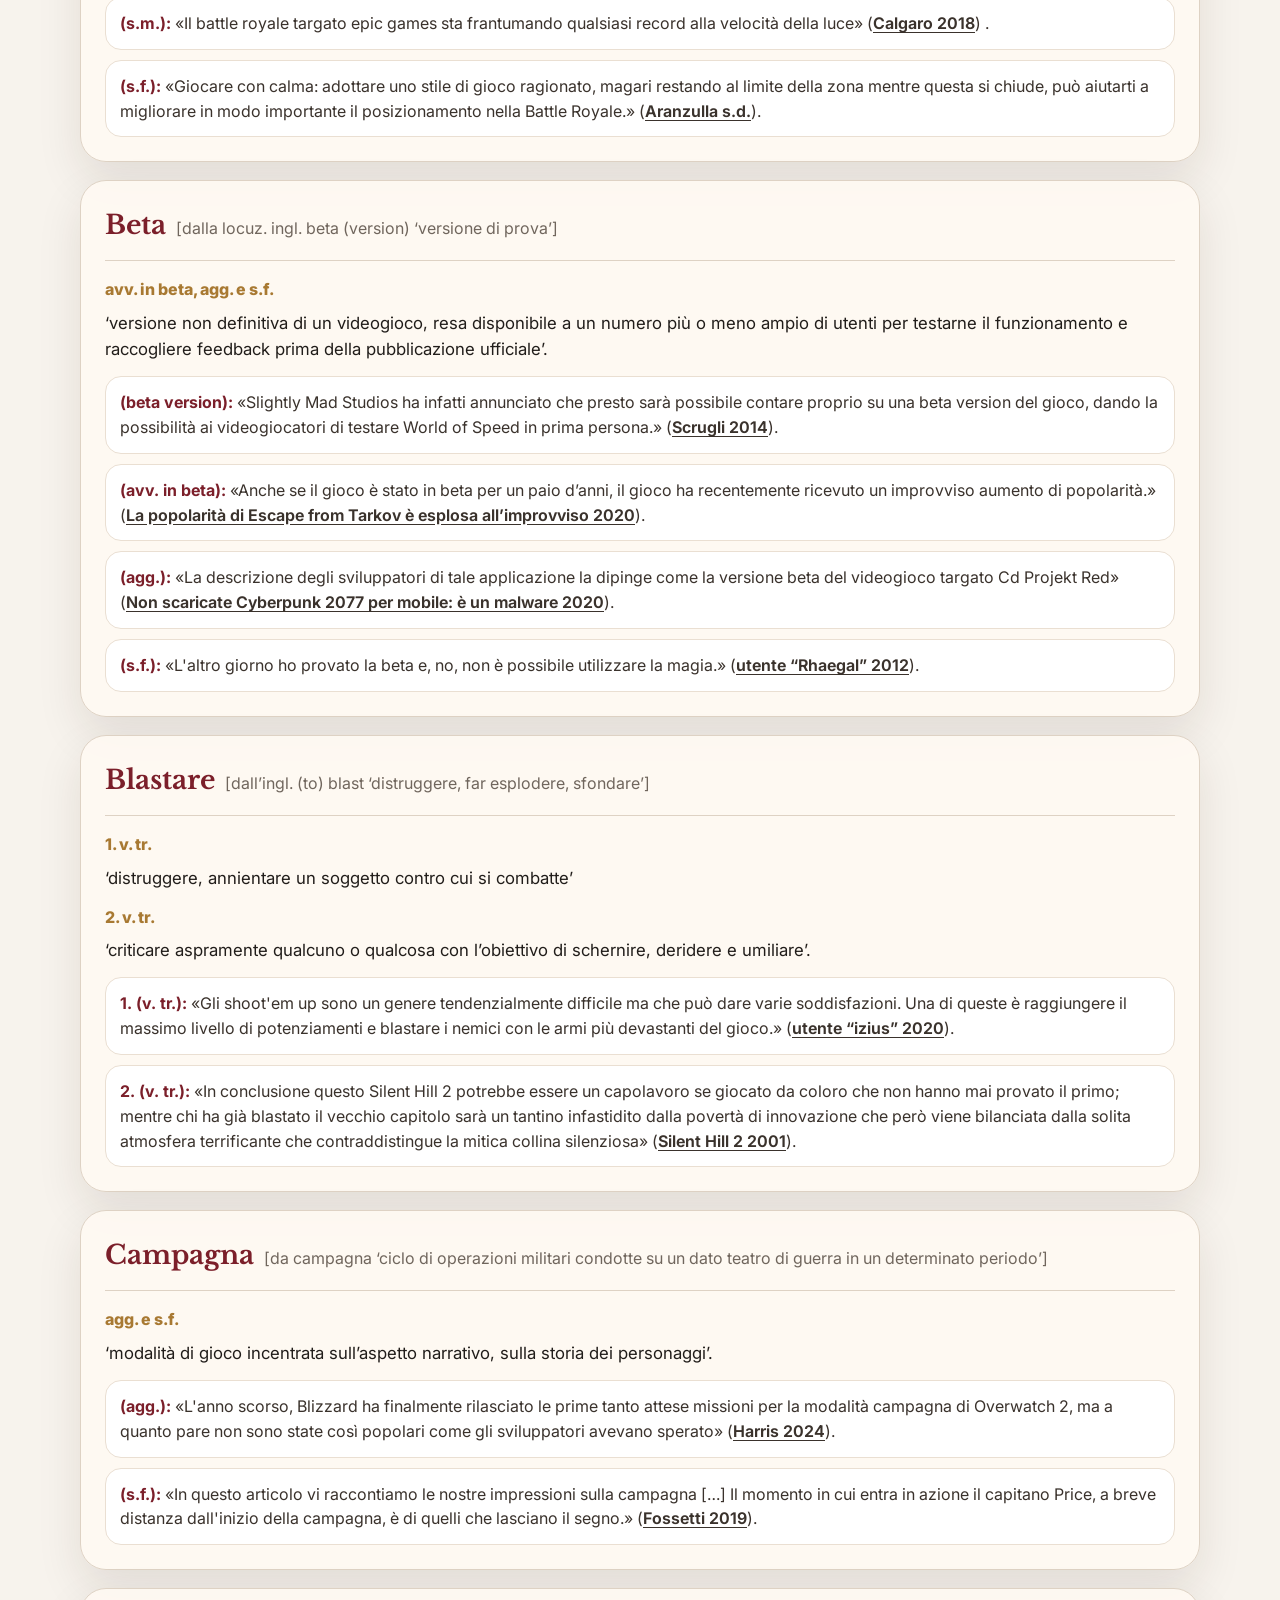
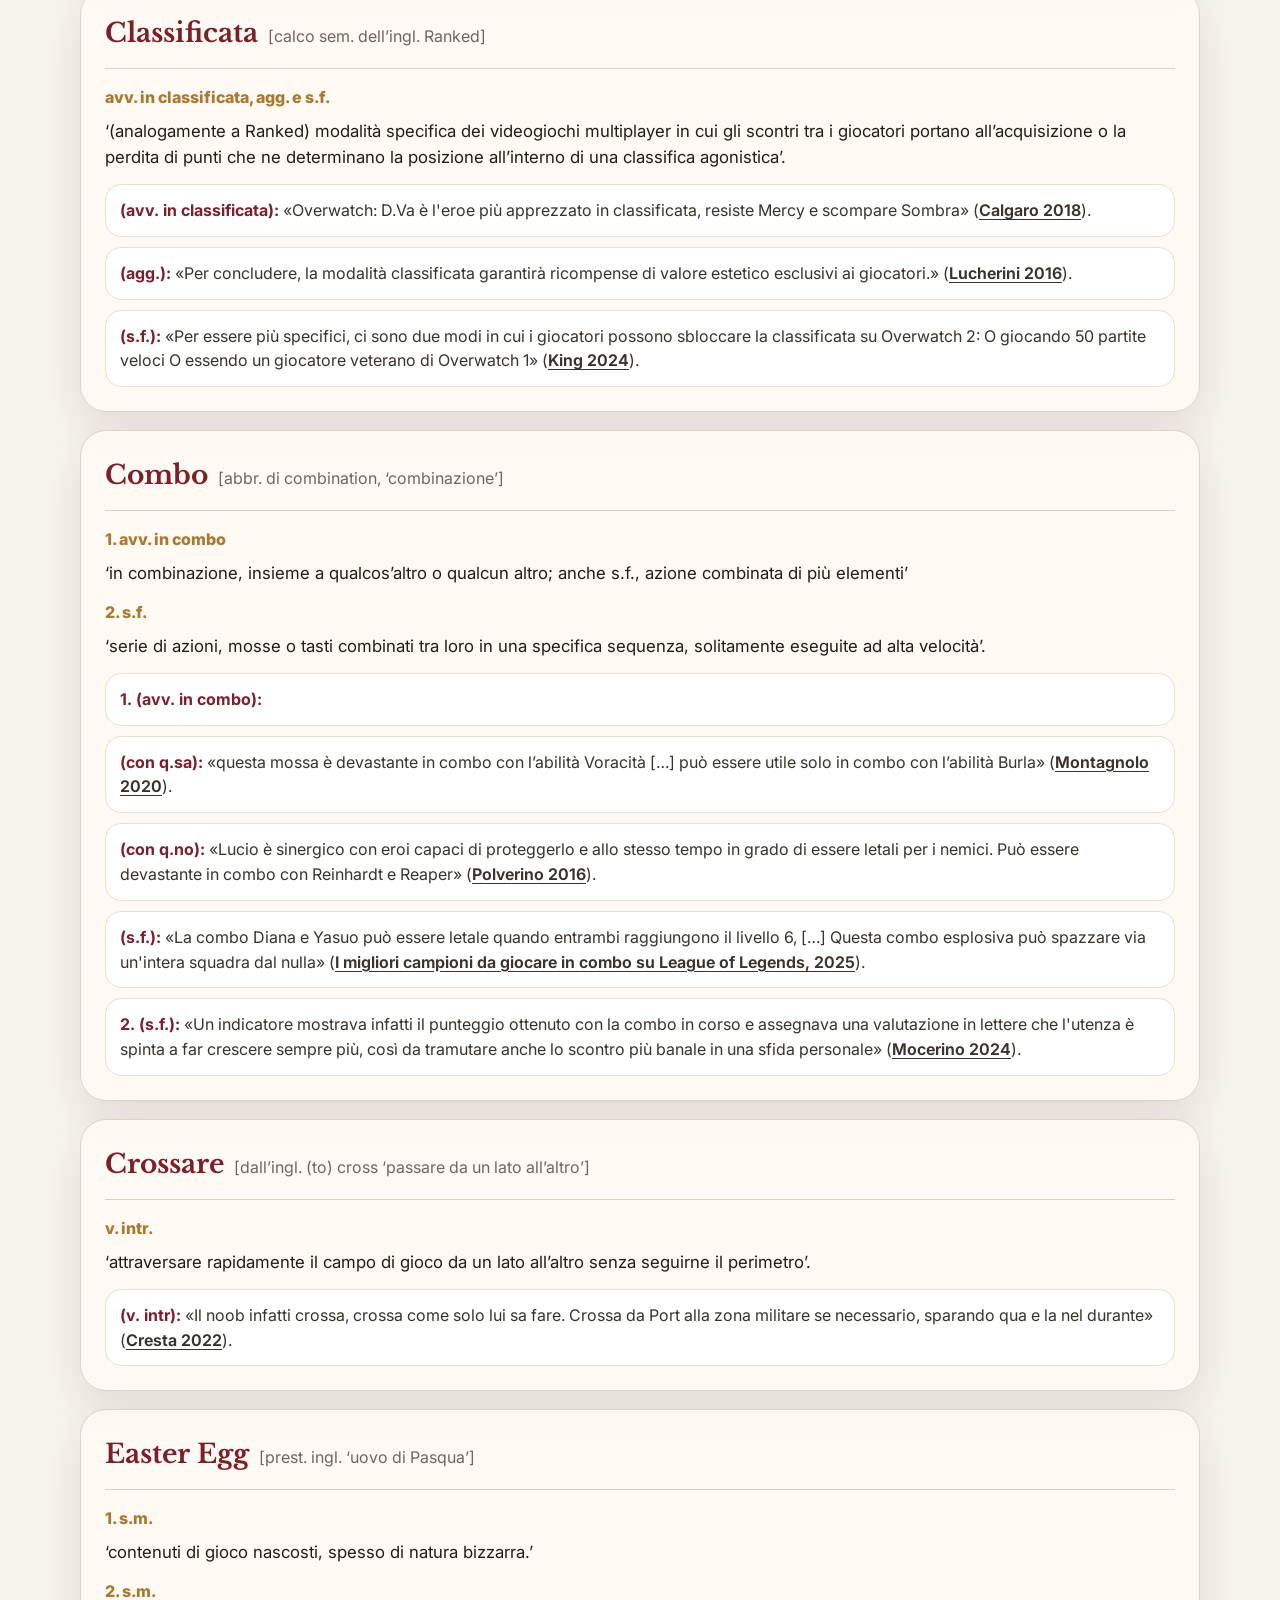
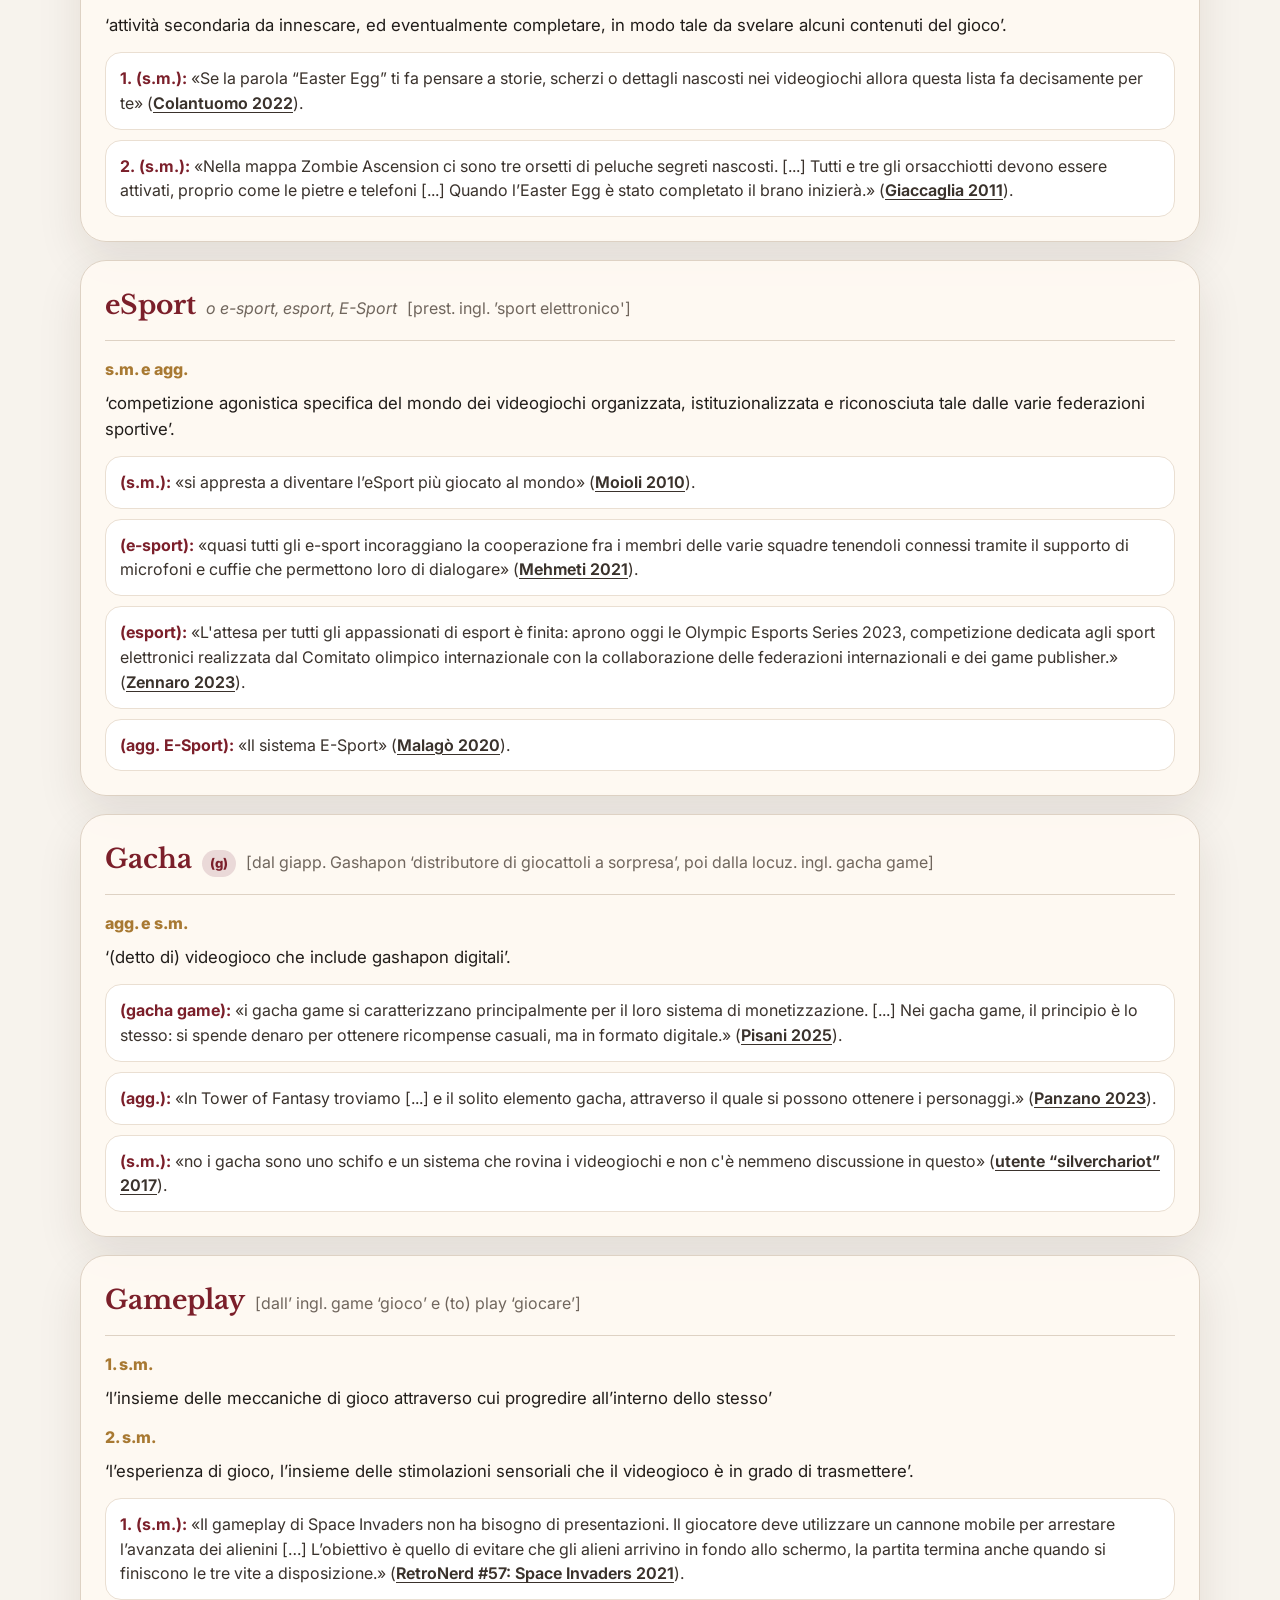
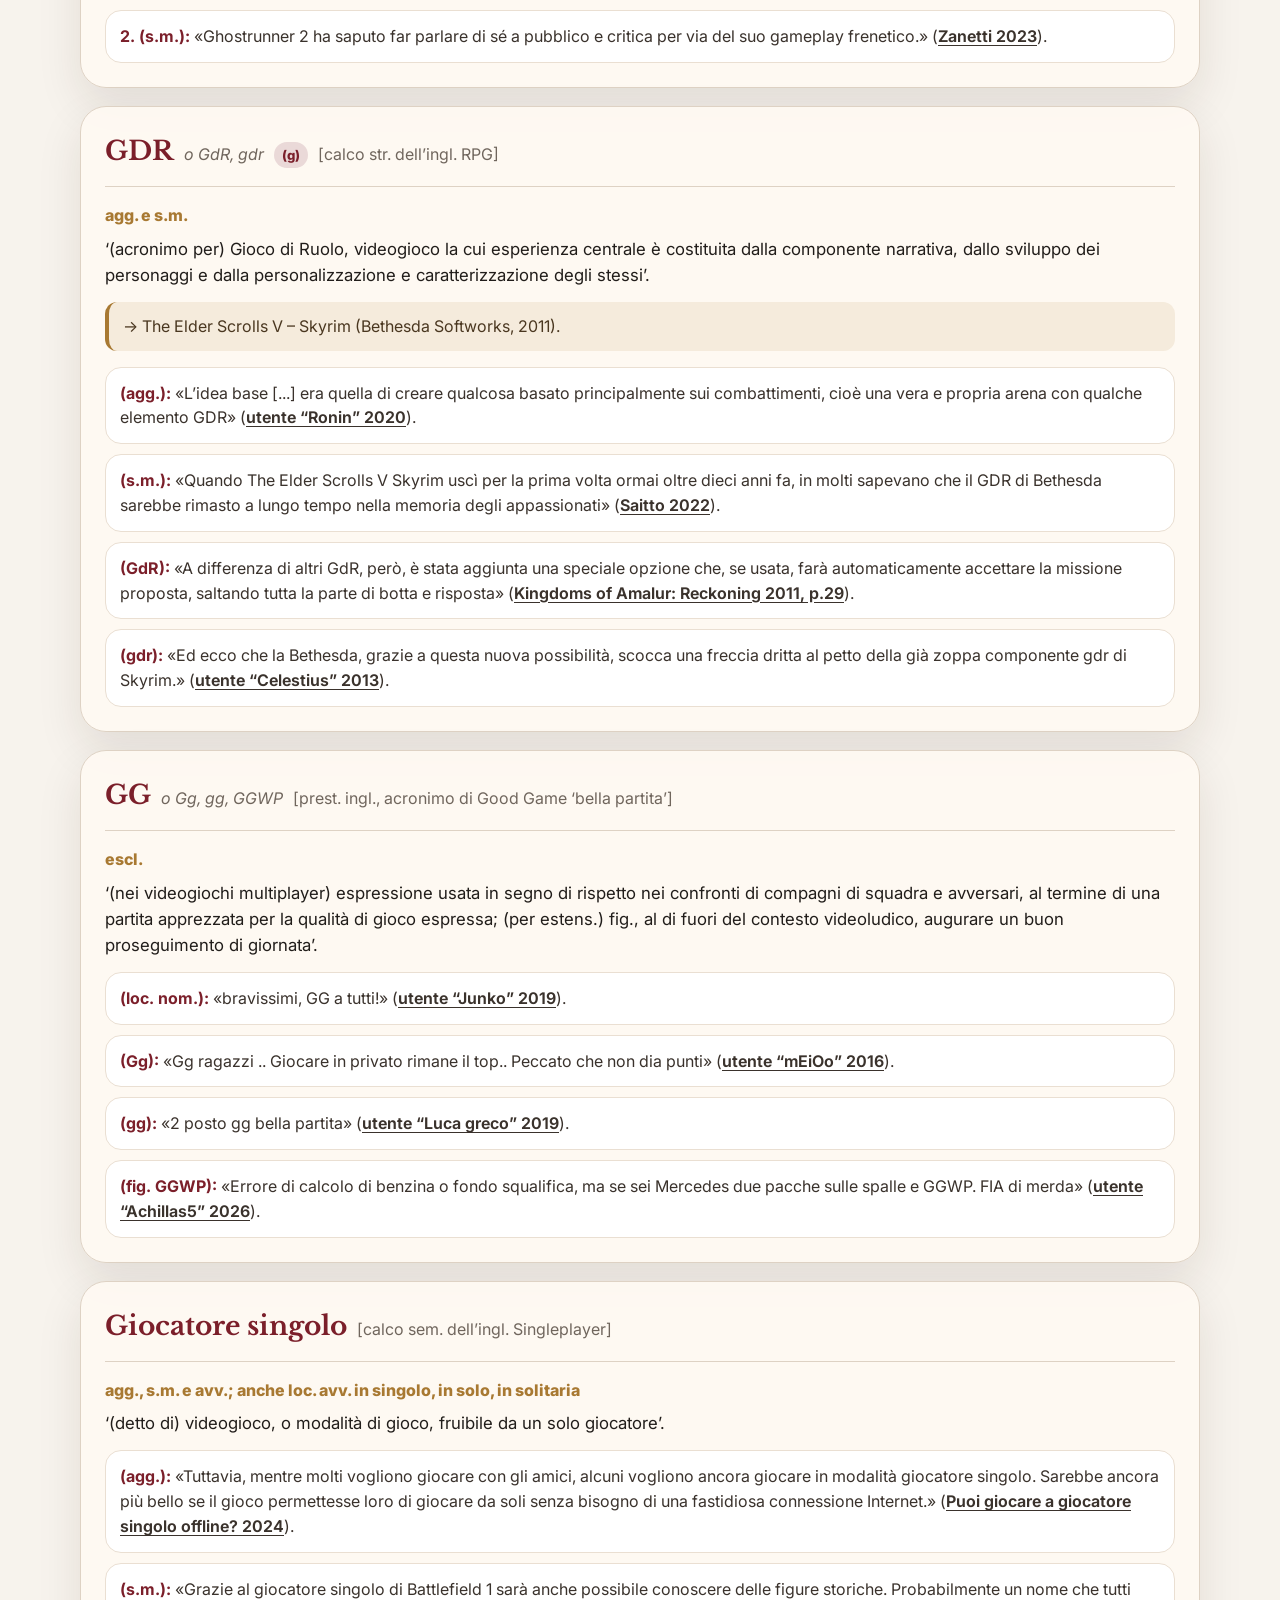
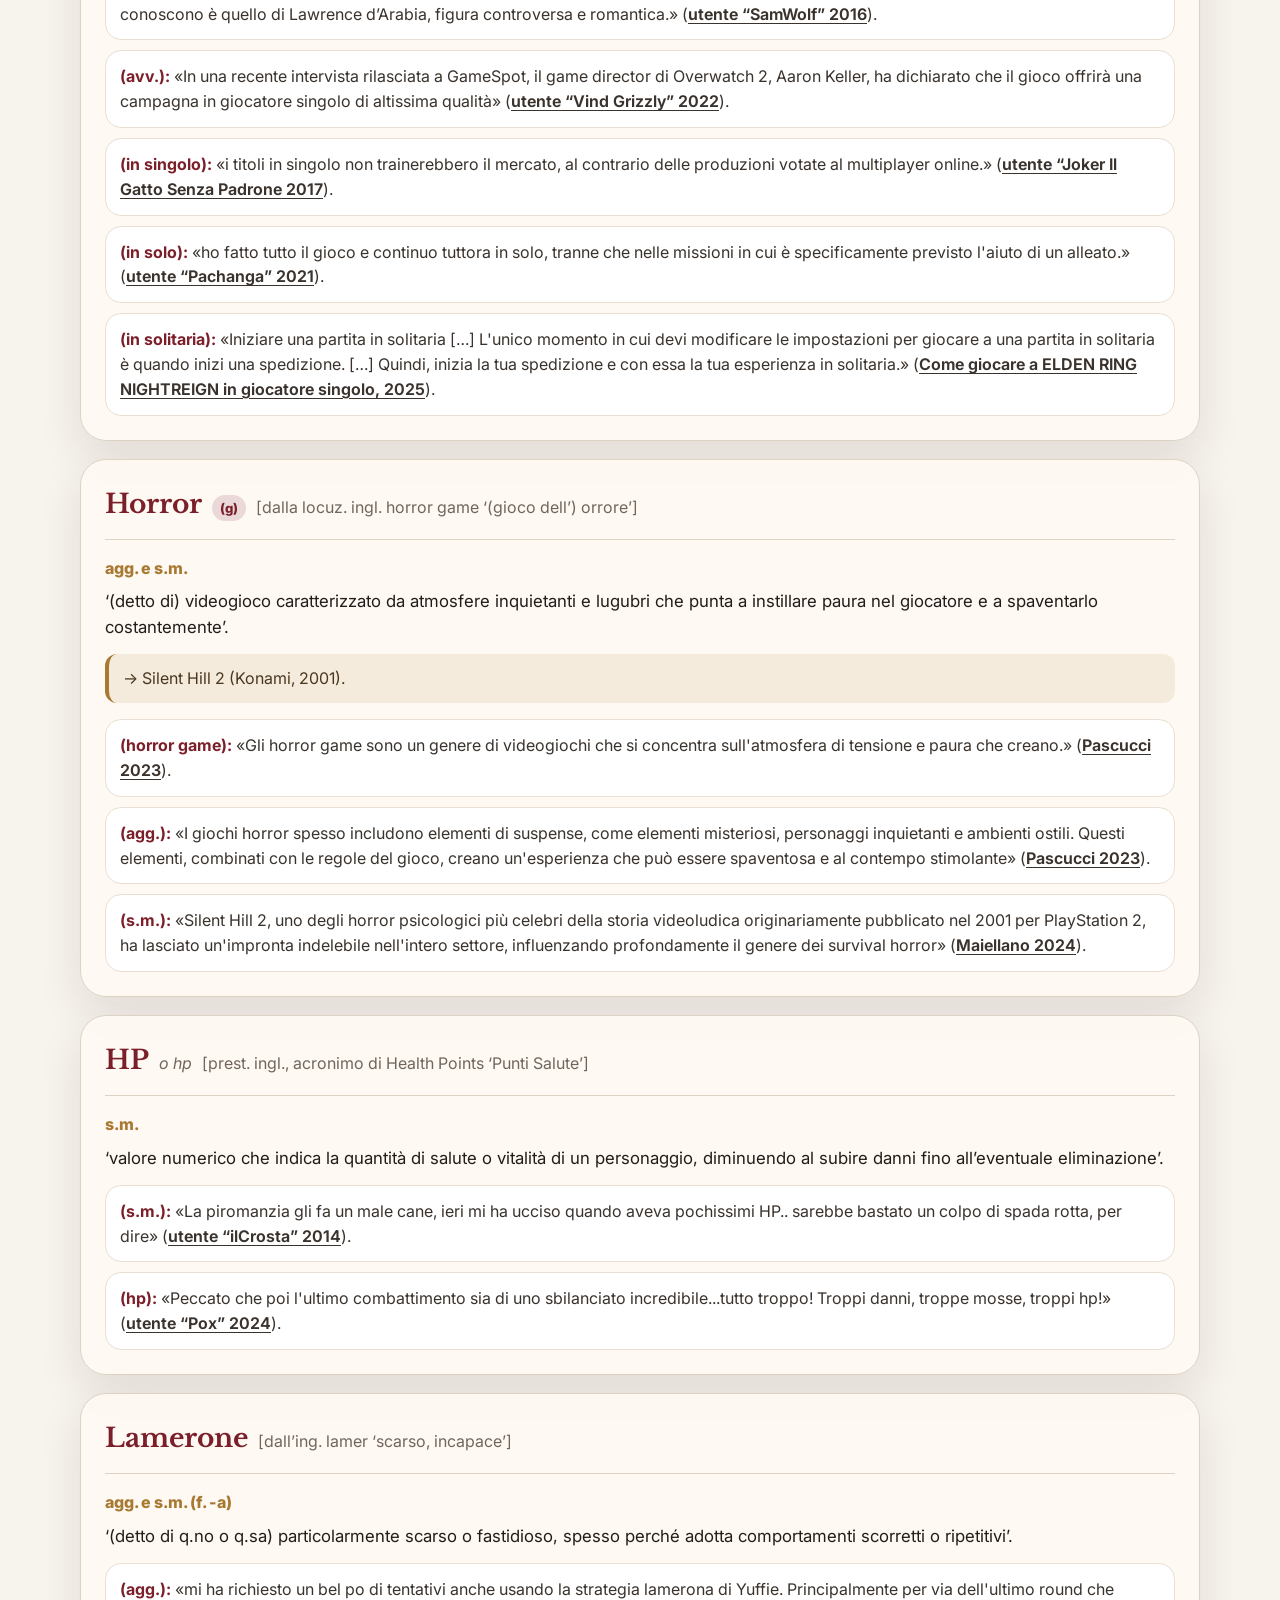
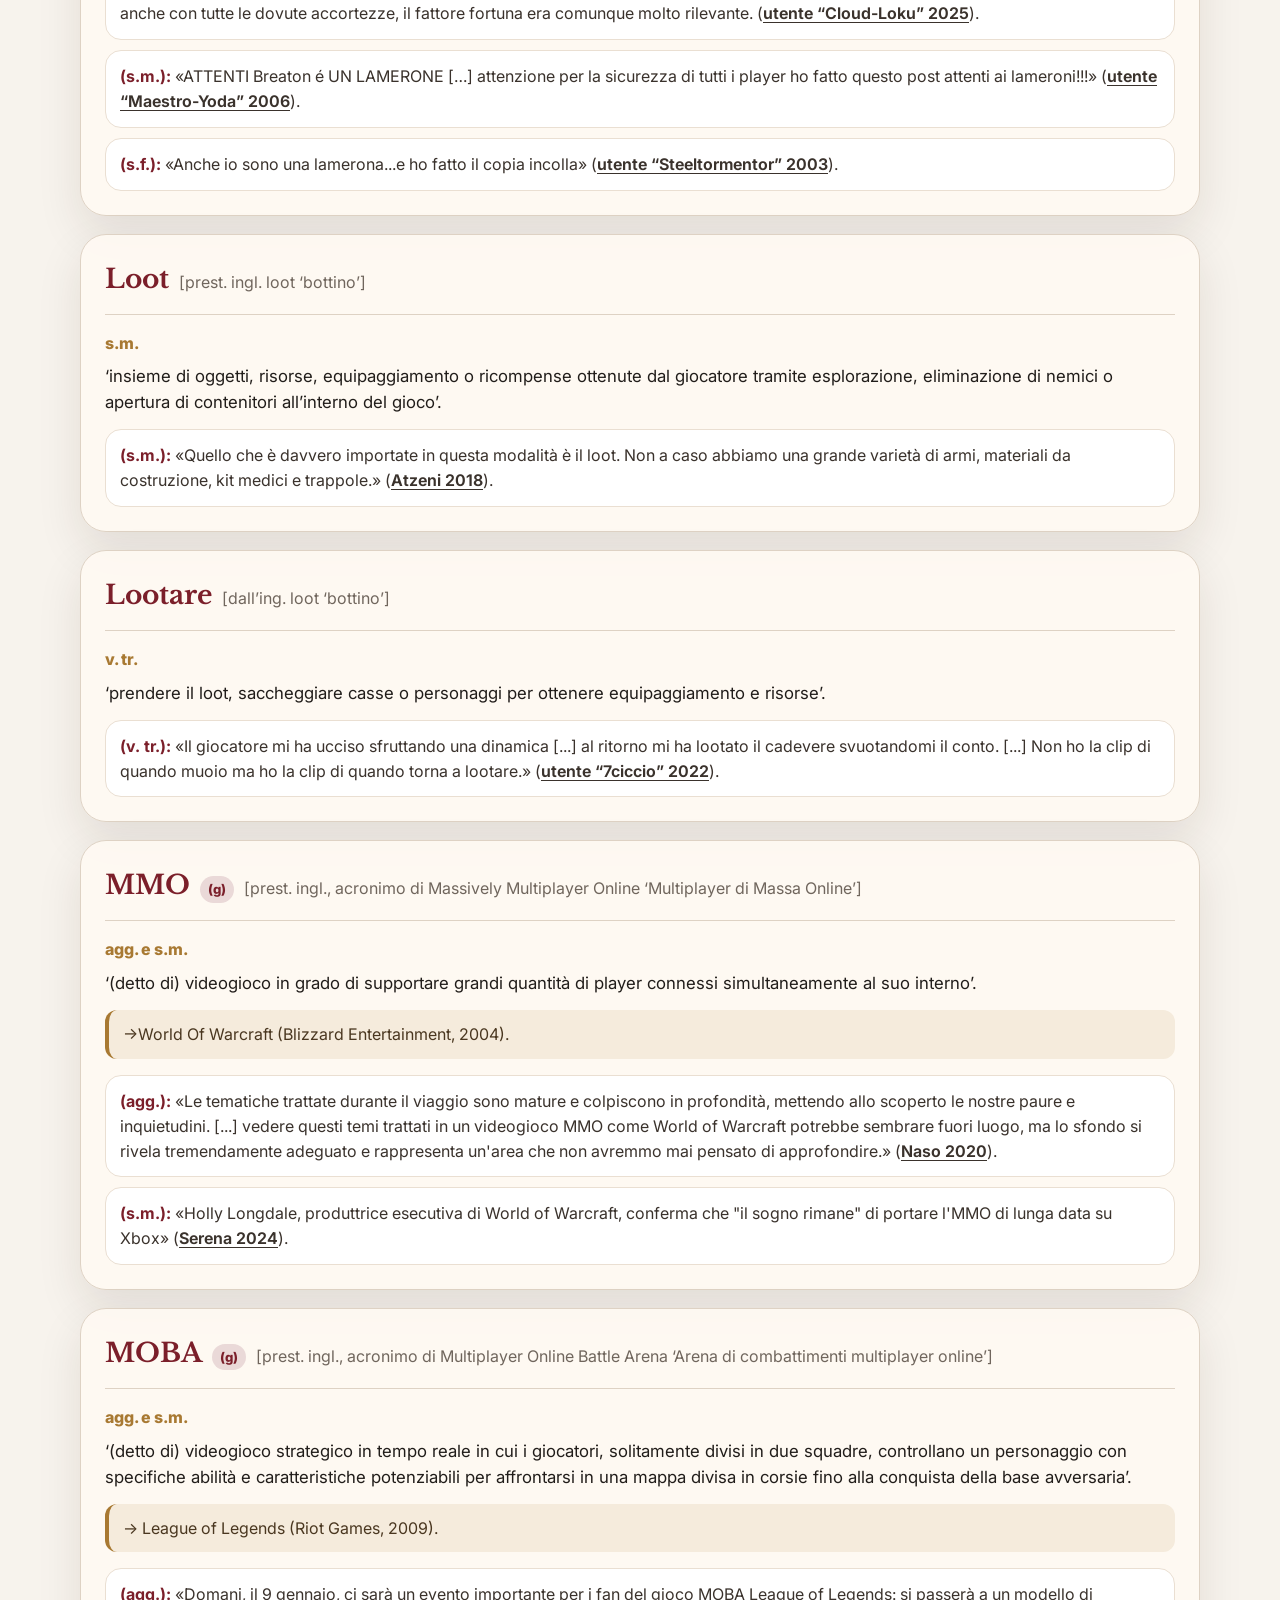
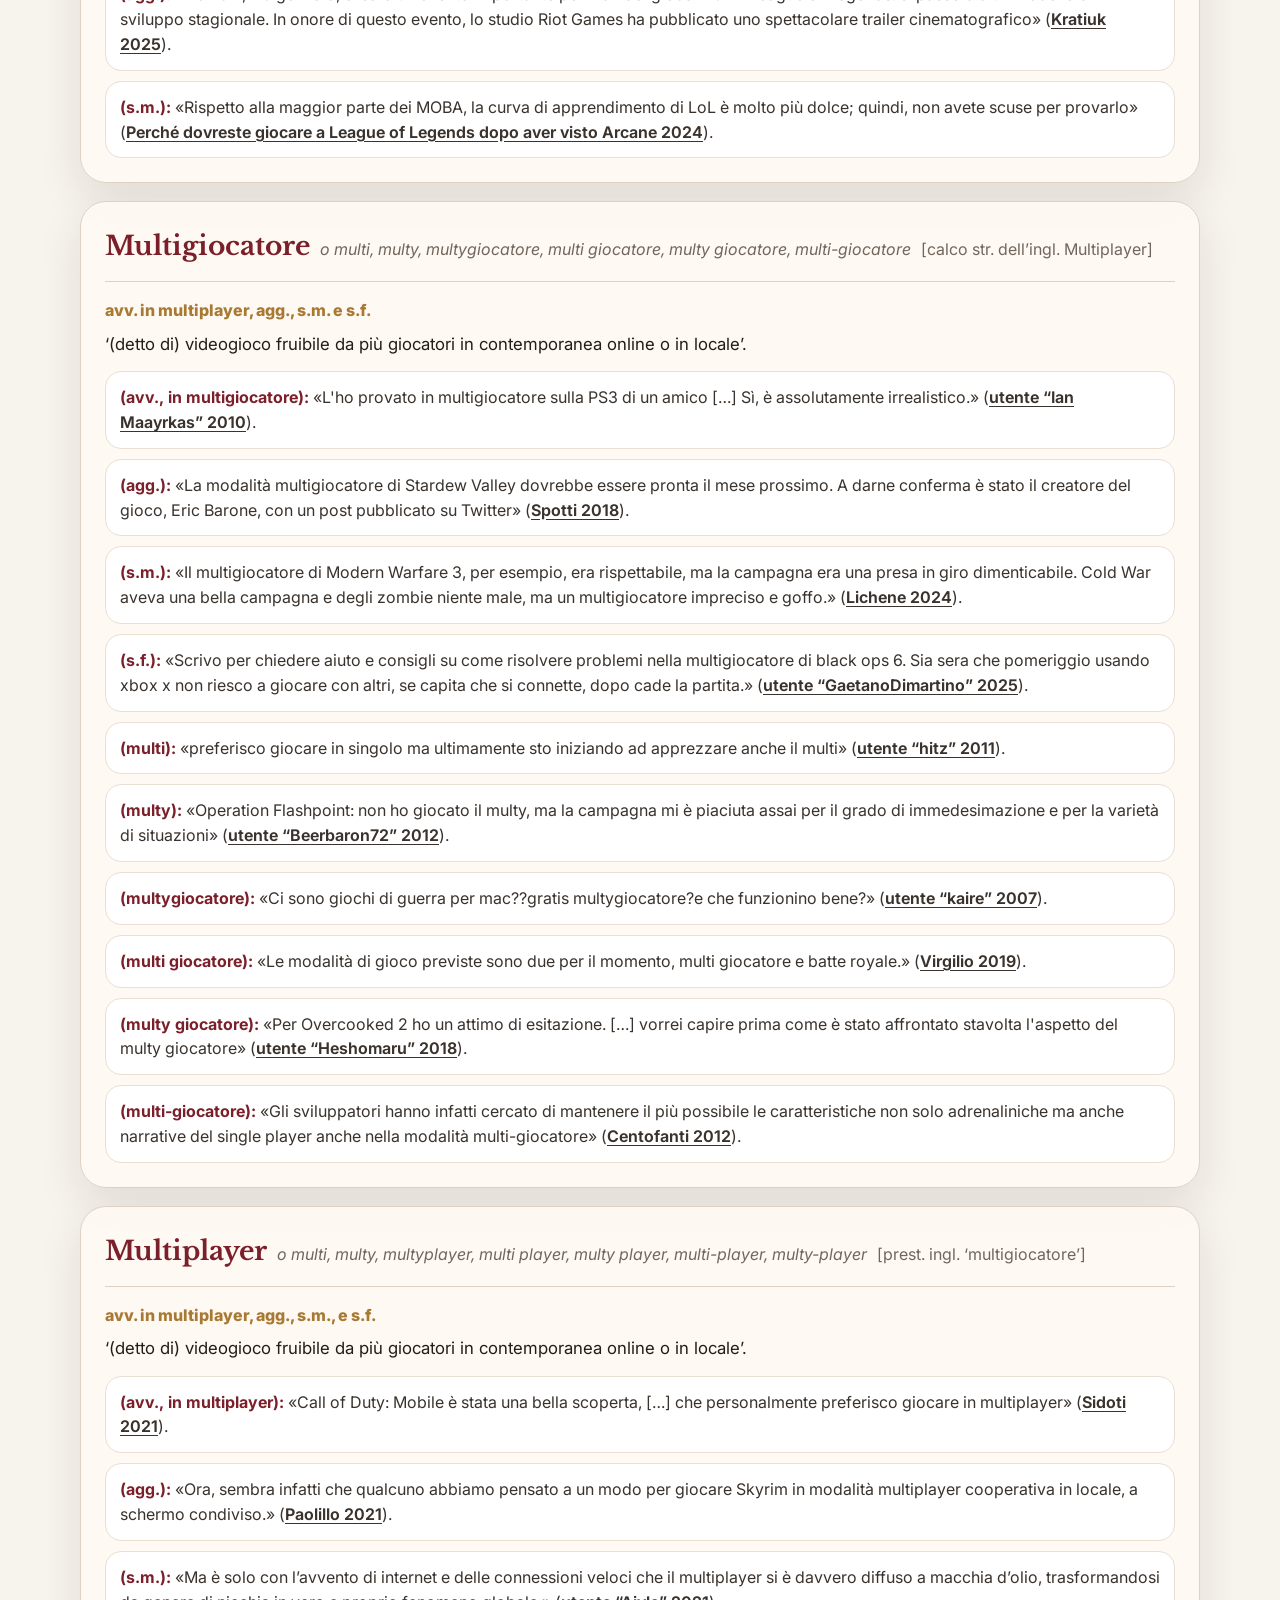
==== commit 8ab80c94: "Update index.html" ====
--- a/index.html
+++ b/index.html
@@ -3,8 +3,8 @@
 <head>
   <meta charset="utf-8">
   <meta name="viewport" content="width=device-width, initial-scale=1">
-  <title>GDV – Grande Dizionario del Videogioco | Glossario videoludico</title>
-  <meta name="description" content="GDV – Grande Dizionario del Videogioco: glossario completo del lessico videoludico con definizioni, etimologie ed esempi d’uso.">
+  <title>GDV – Glossario del Videogioco | Un dizionario che sale di livello</title>
+  <meta name="description" content="GDV – Glossario del Videogioco: dizionario  del lessico videoludico completo di definizioni, etimologie ed esempi d’uso.">
   <link rel="stylesheet" href="style.css">
 </head>
 <body>
@@ -12,7 +12,7 @@
     <div class="hero__content">
       <p class="eyebrow">Crossare tra le parole</p>
       <h1>GDV – Grande Dizionario del Videogioco</h1>
-      <p class="subtitle">Un glossario navigabile del lessico del videogiocatore organizzato per lemma (in ordine alfabetico) e completo di varianti, etimologia, attestazioni online (esempi d'uso).</p>
+      <p class="subtitle">Un dizionario navigabile del lessico del videogiocatore organizzato per lemma (in ordine alfabetico) e completo di varianti, etimologia, attestazioni online (esempi d'uso).</p>
     </div>
   </header>
 
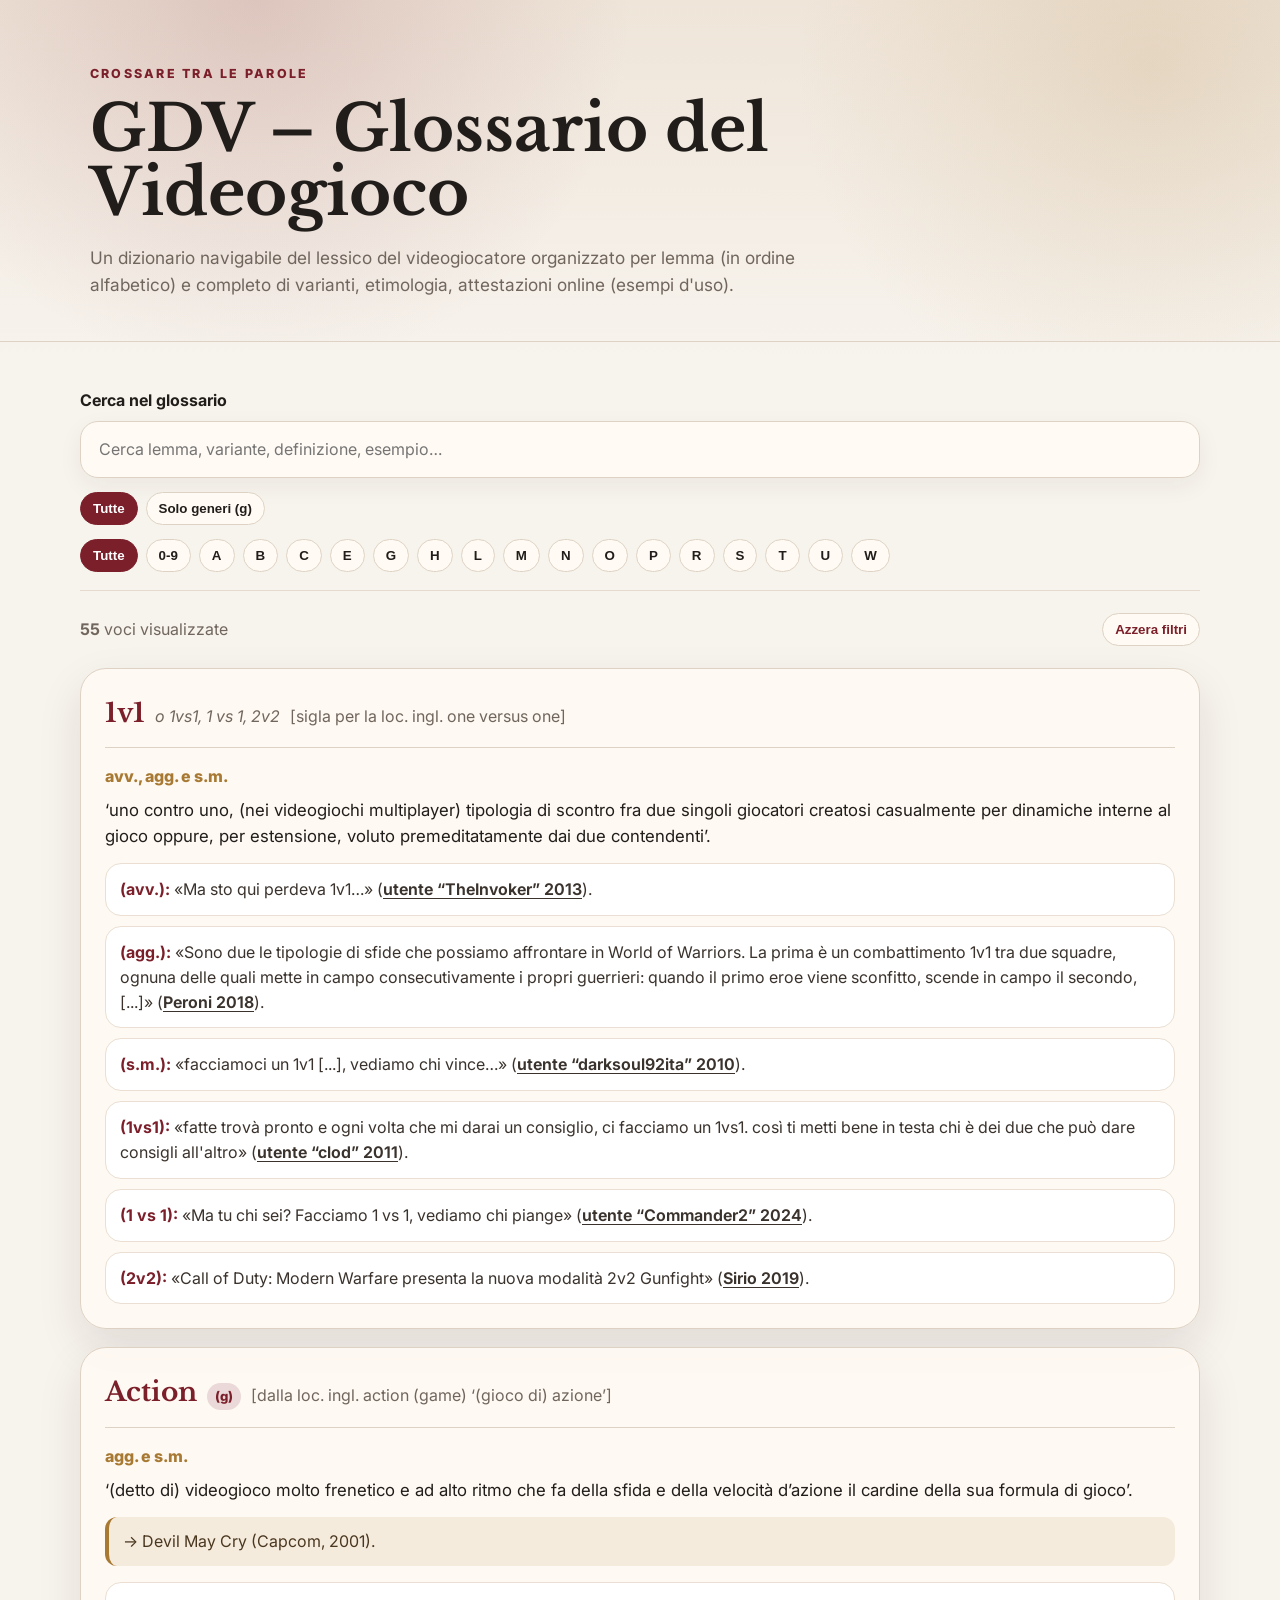
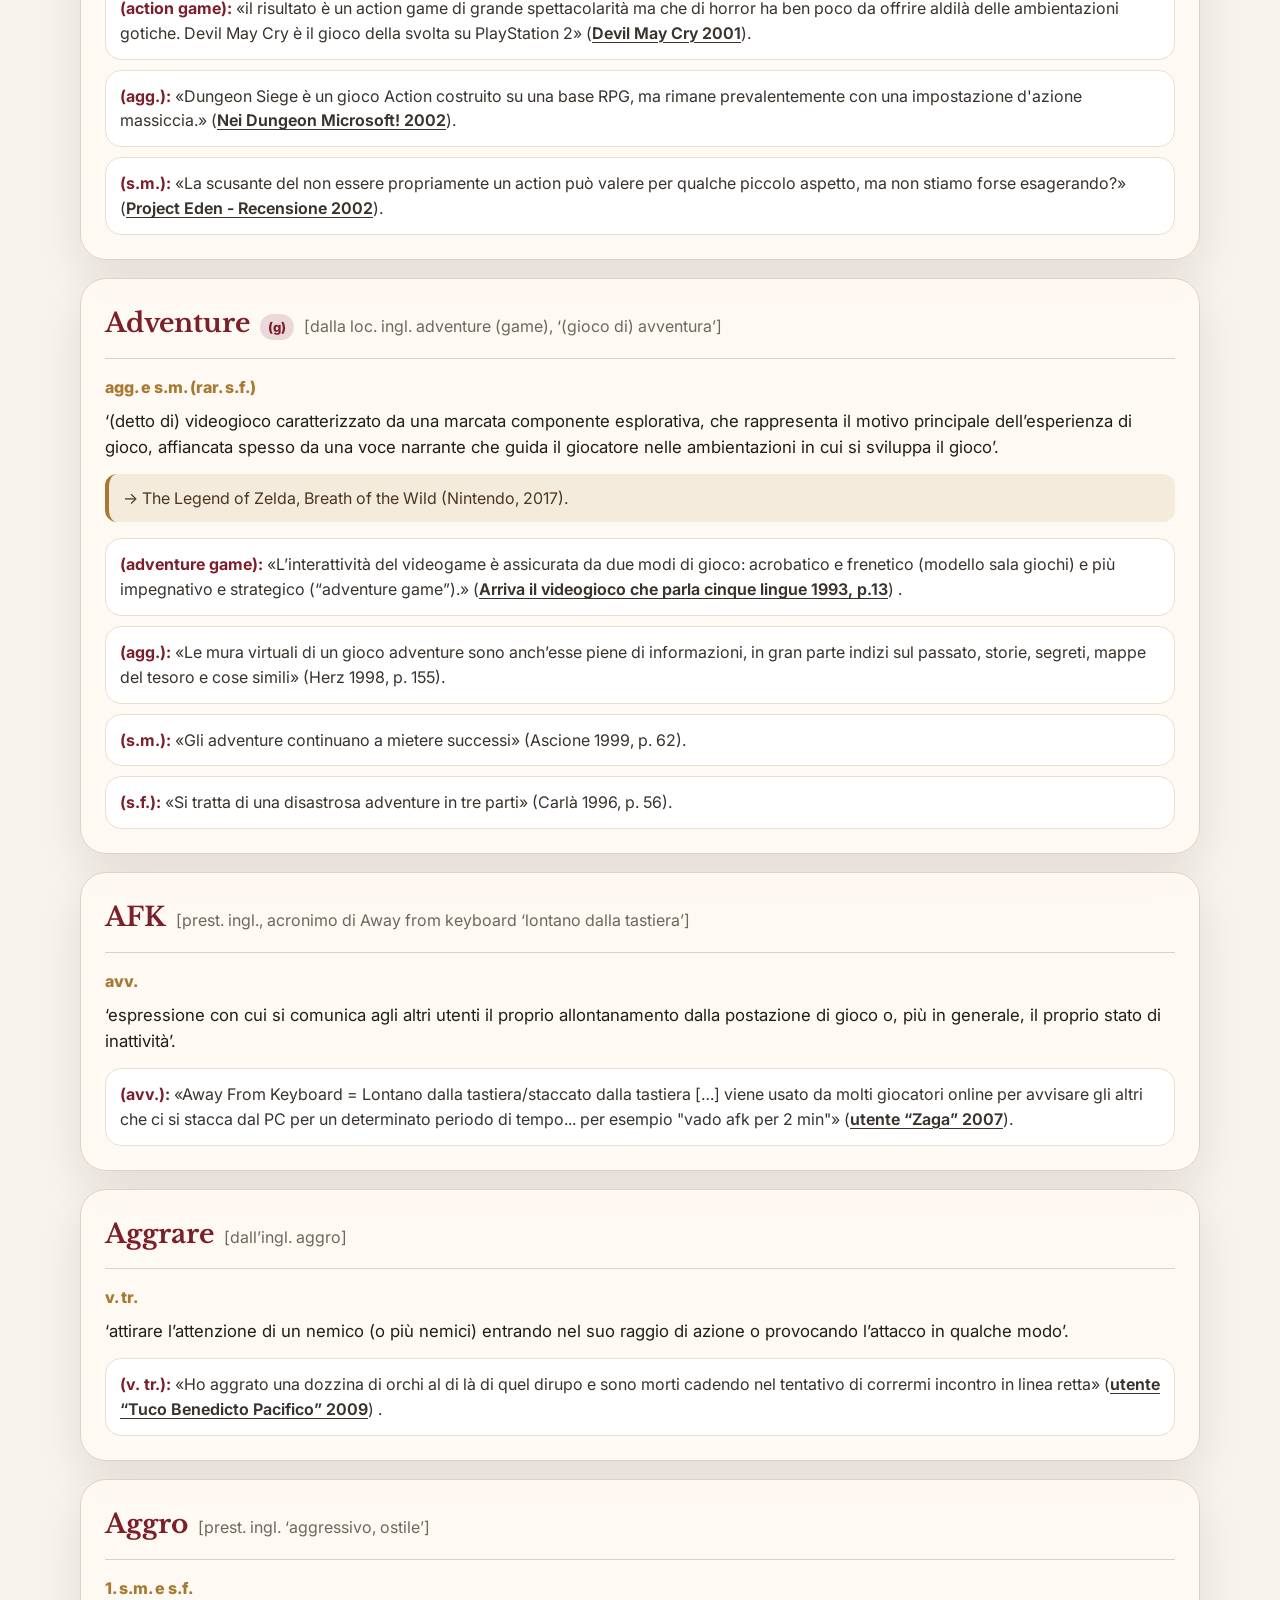
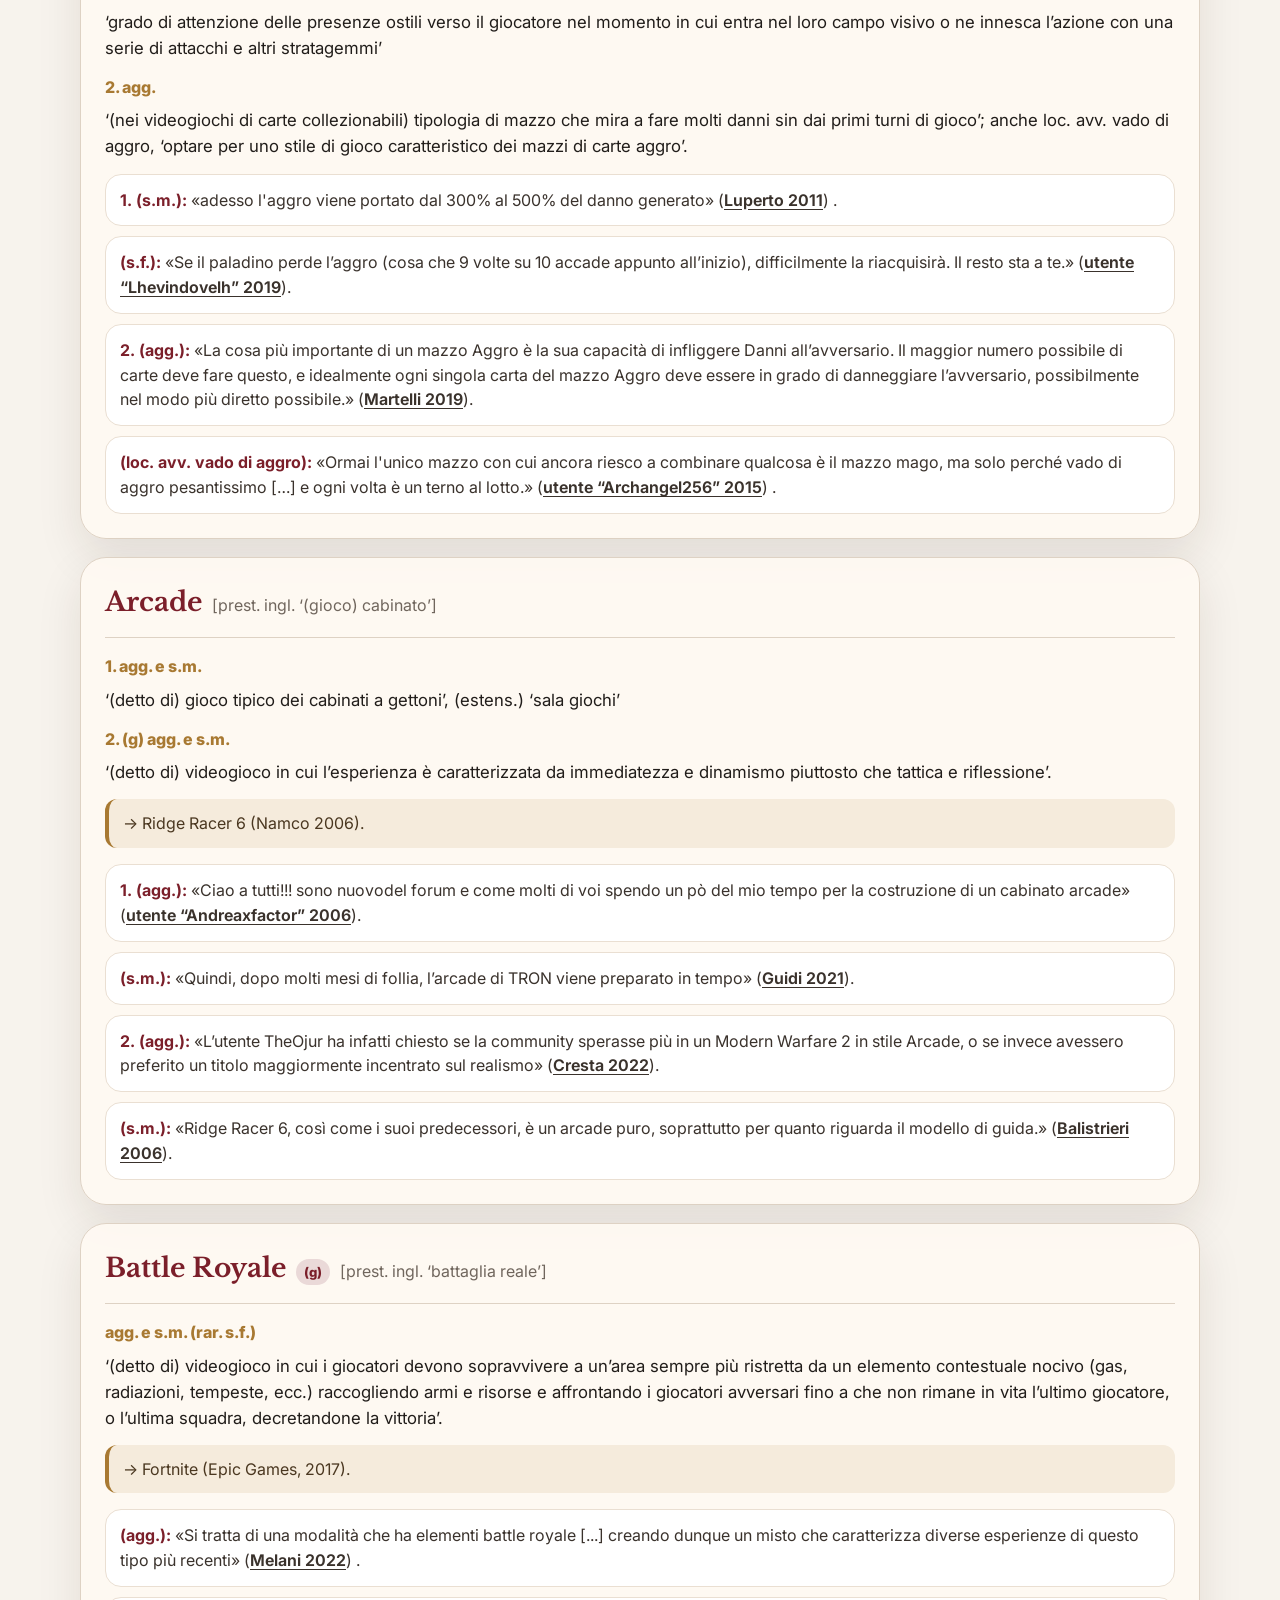
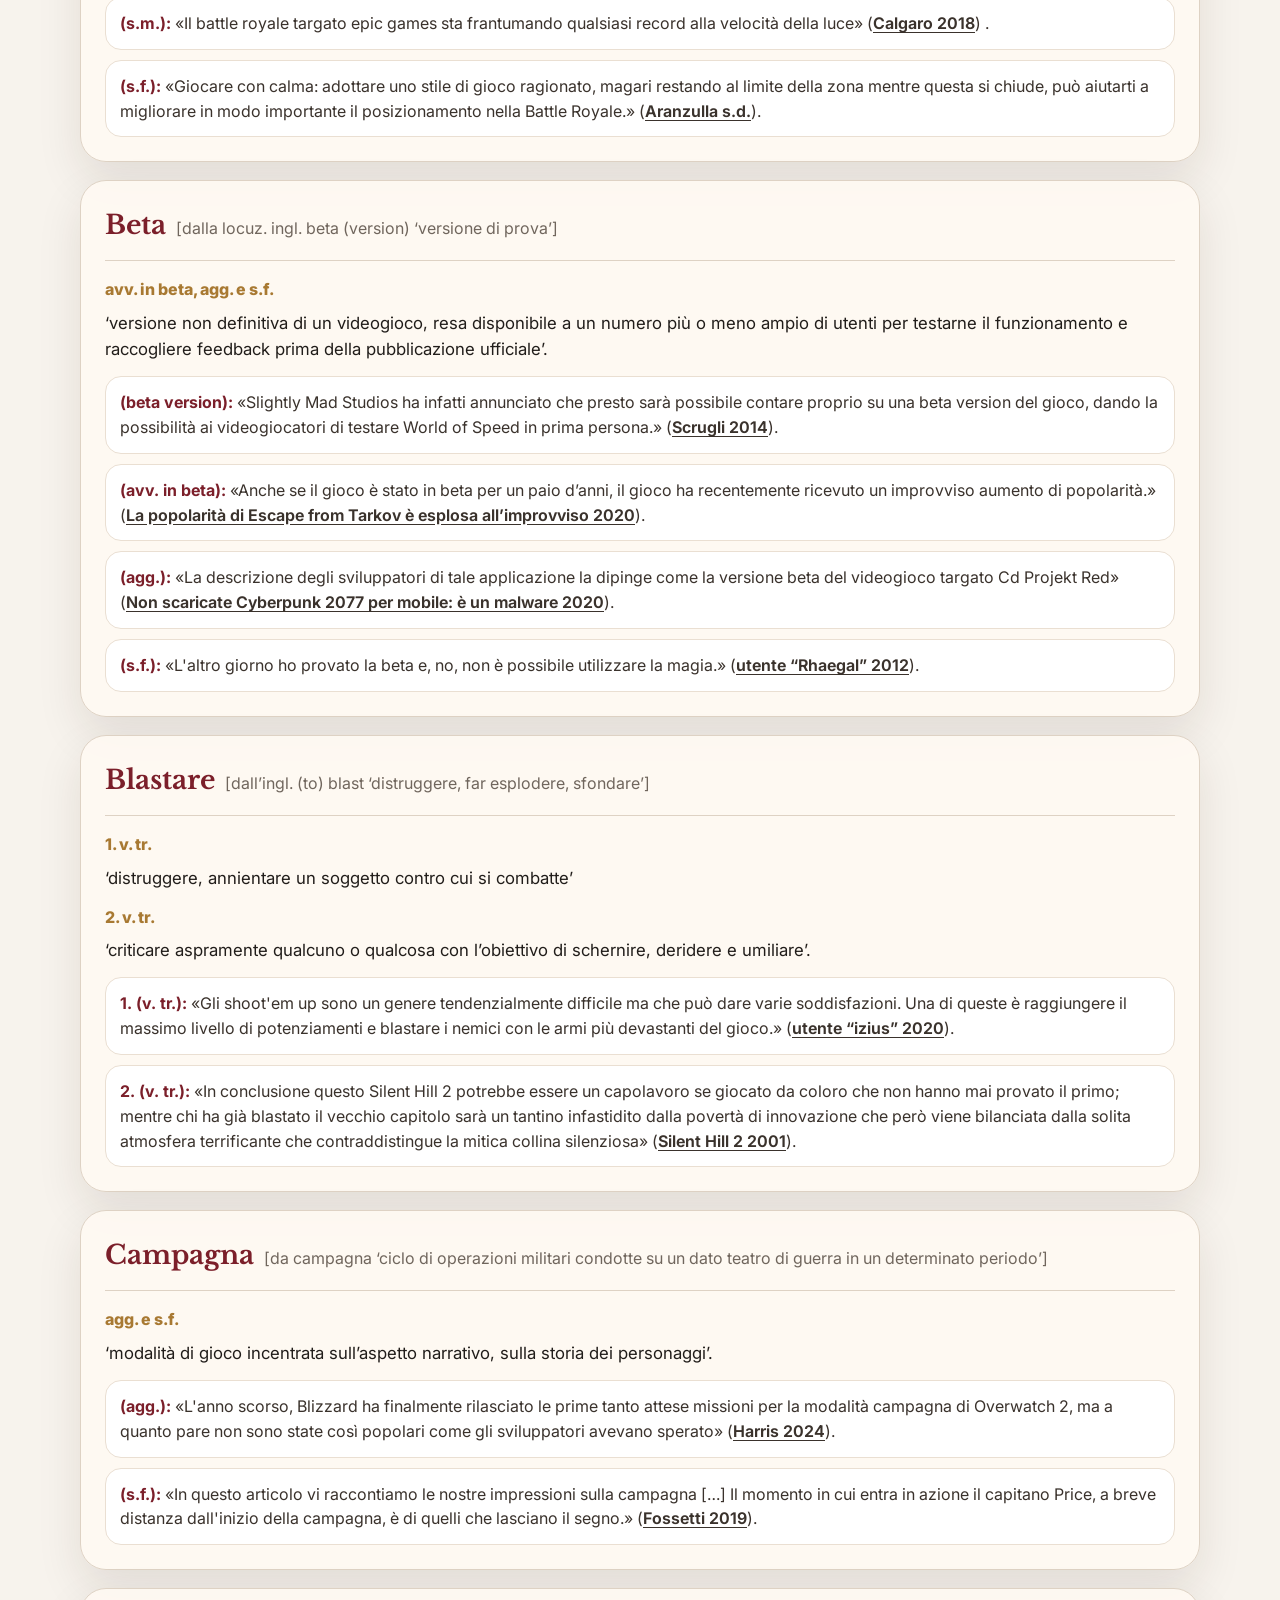
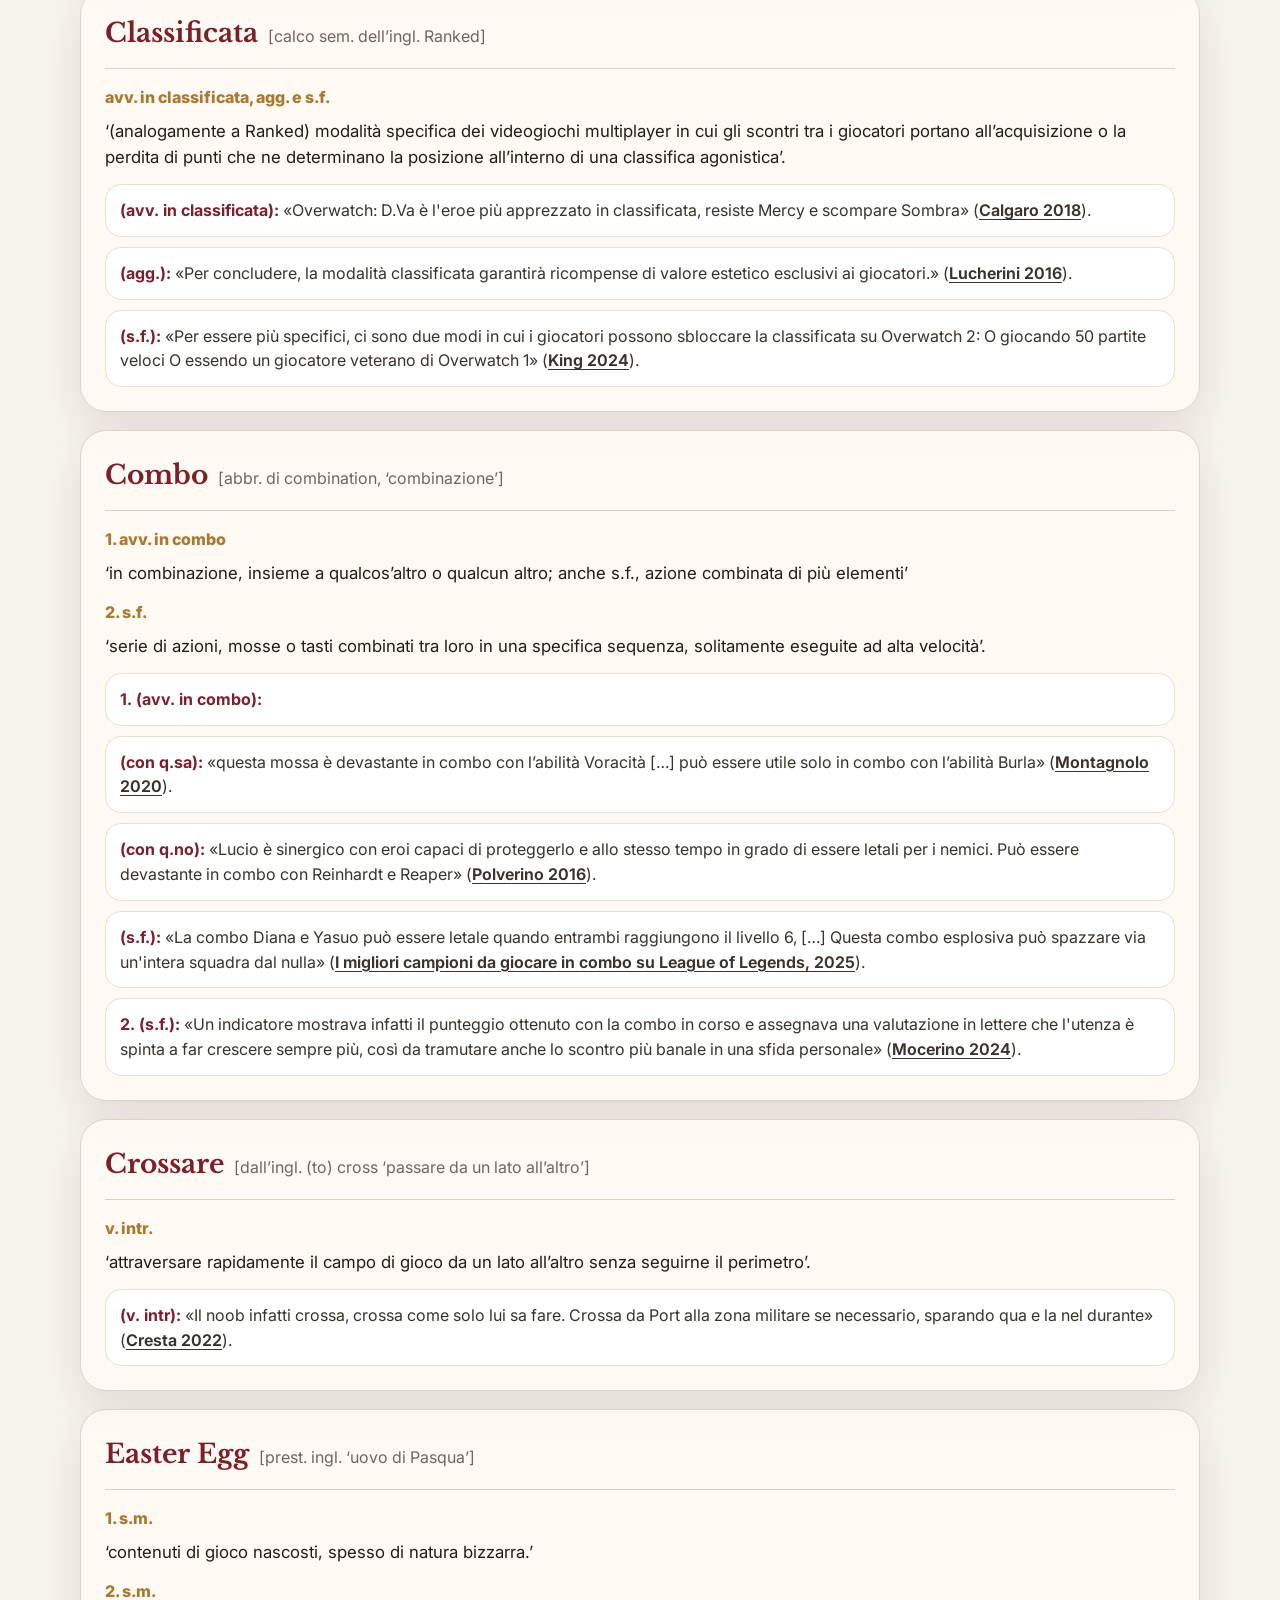
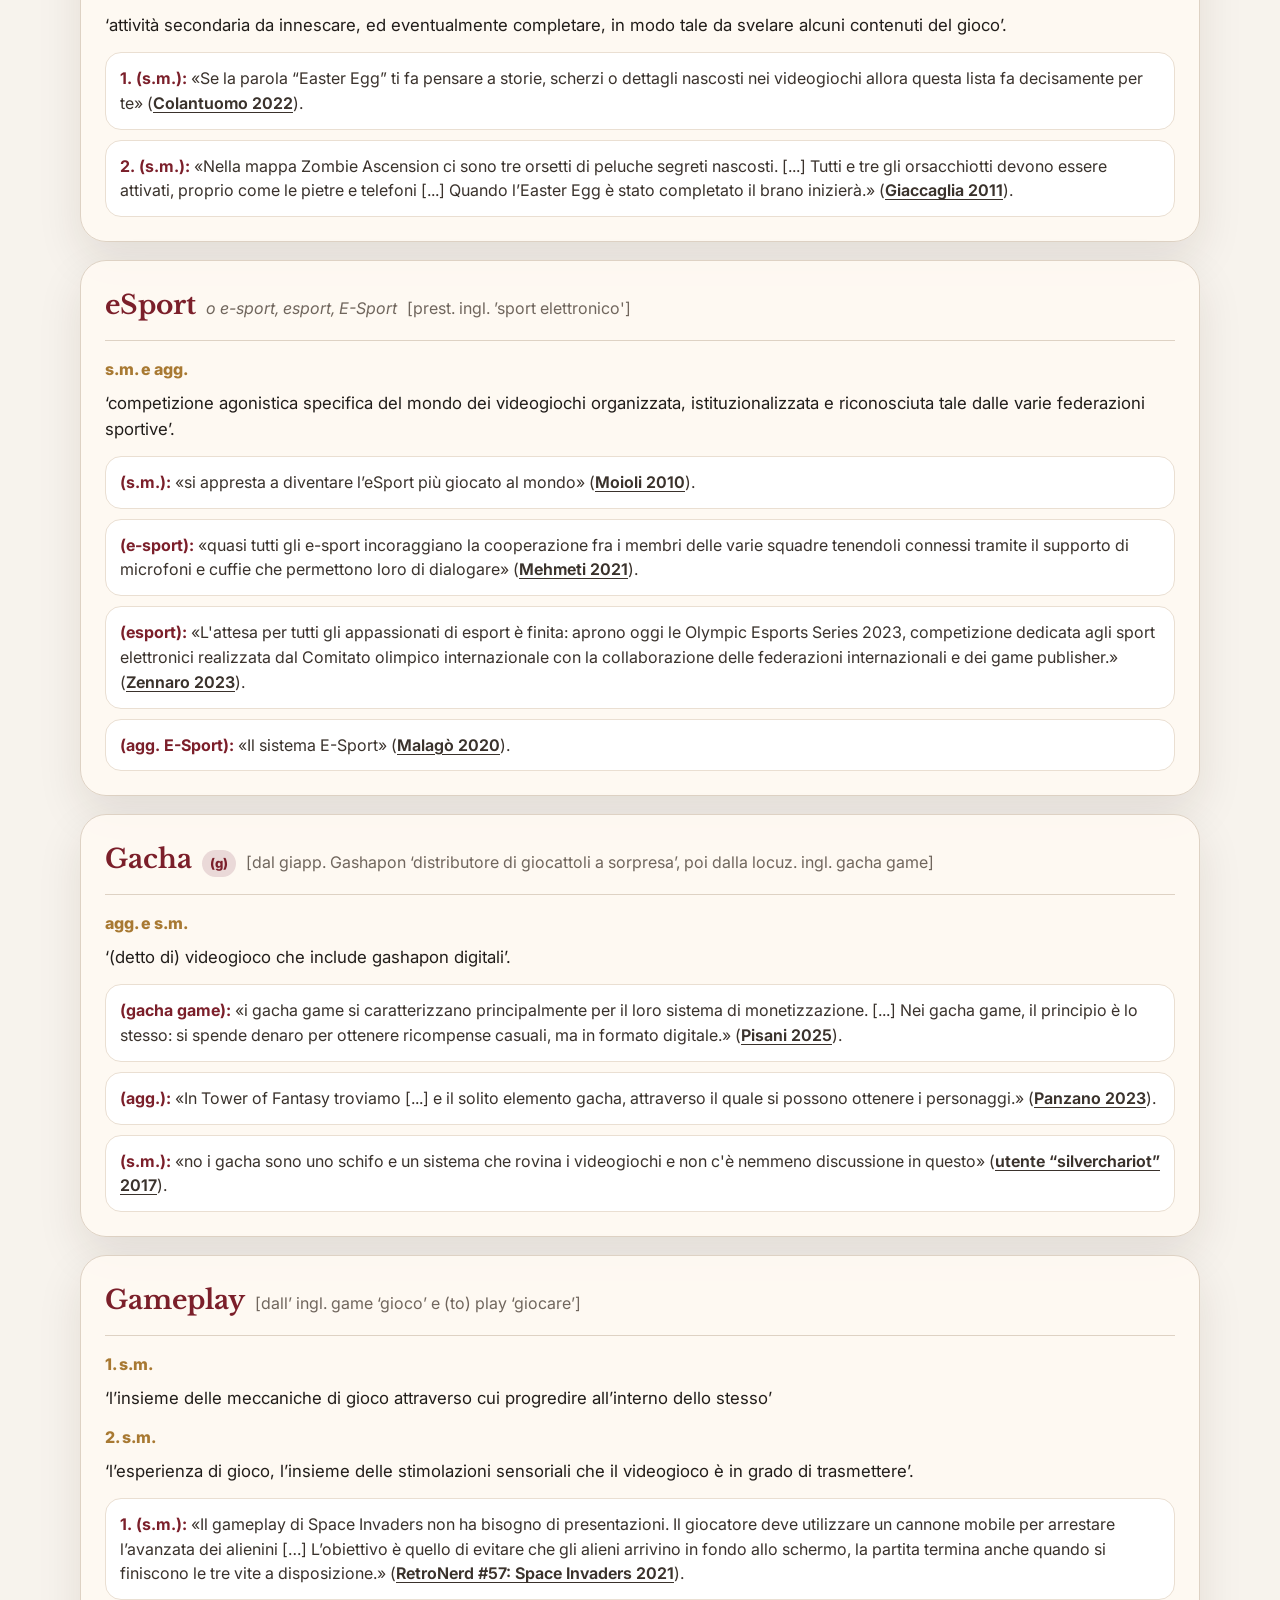
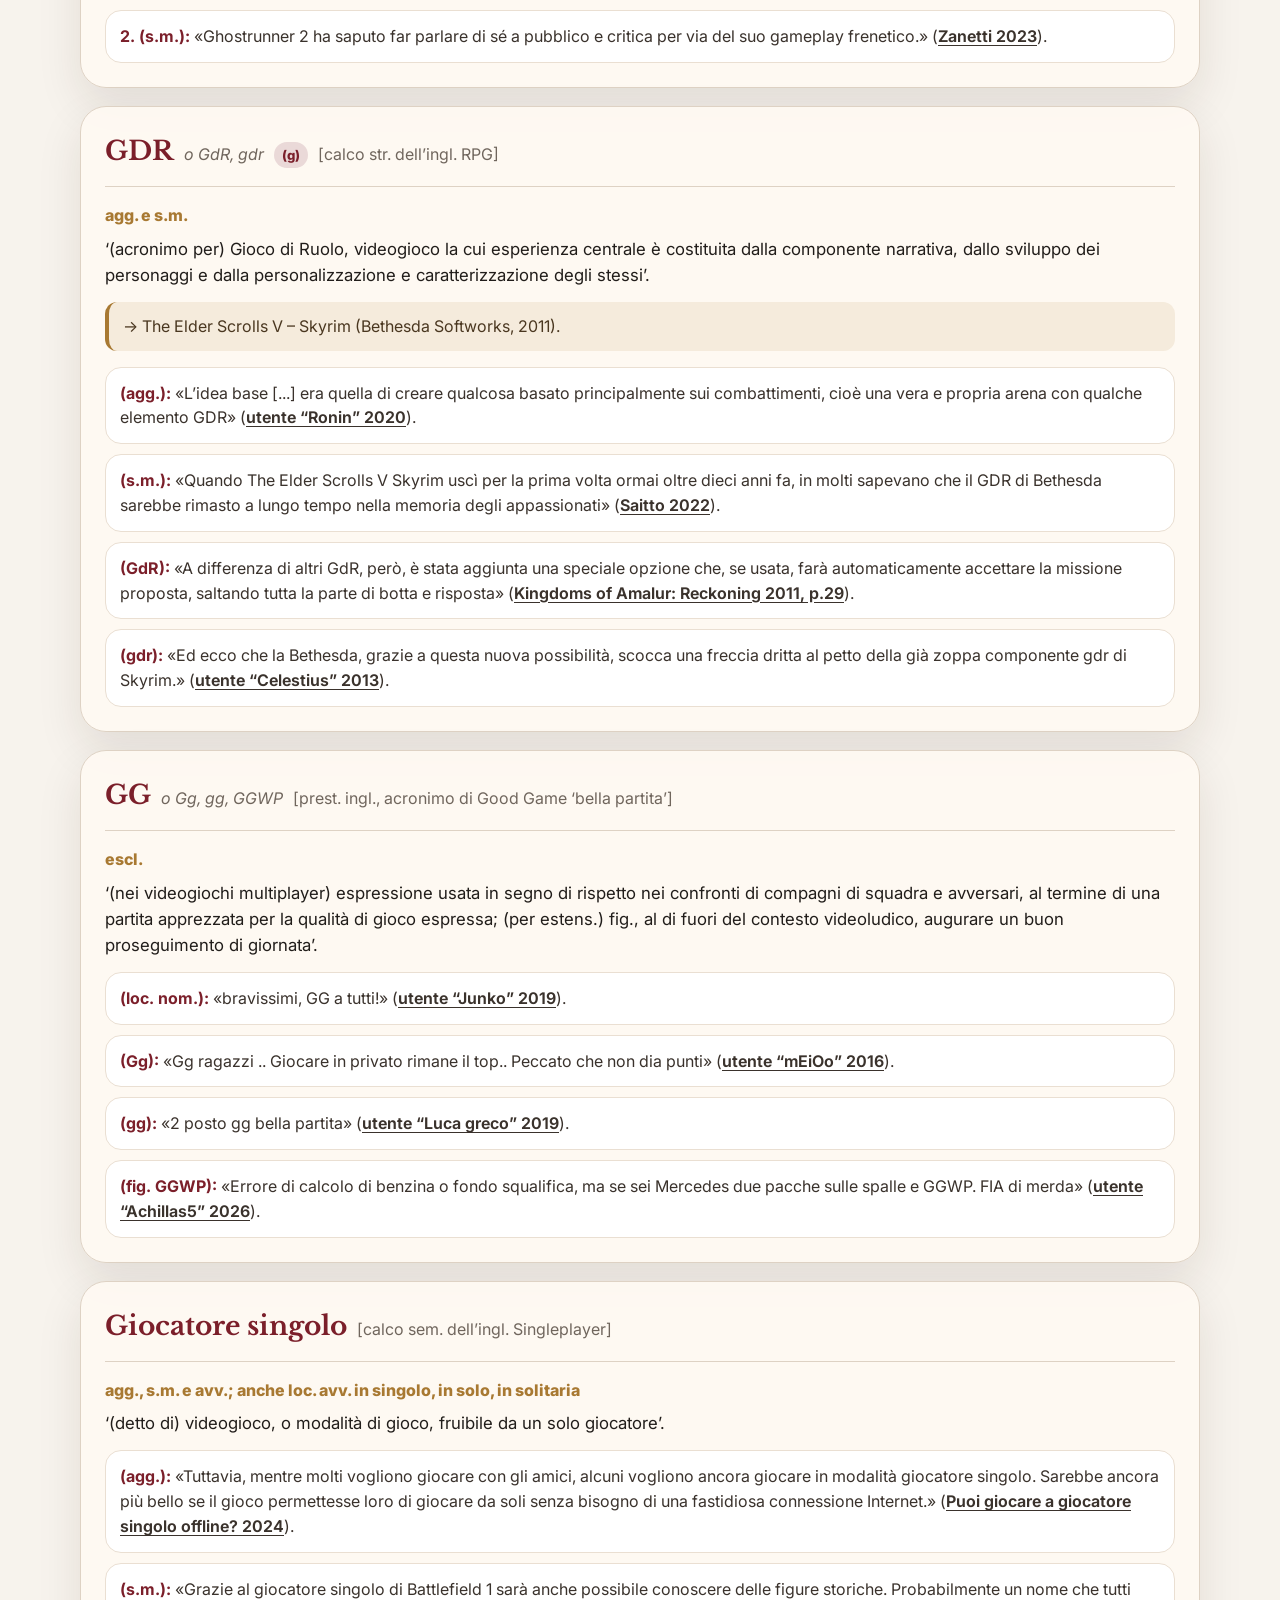
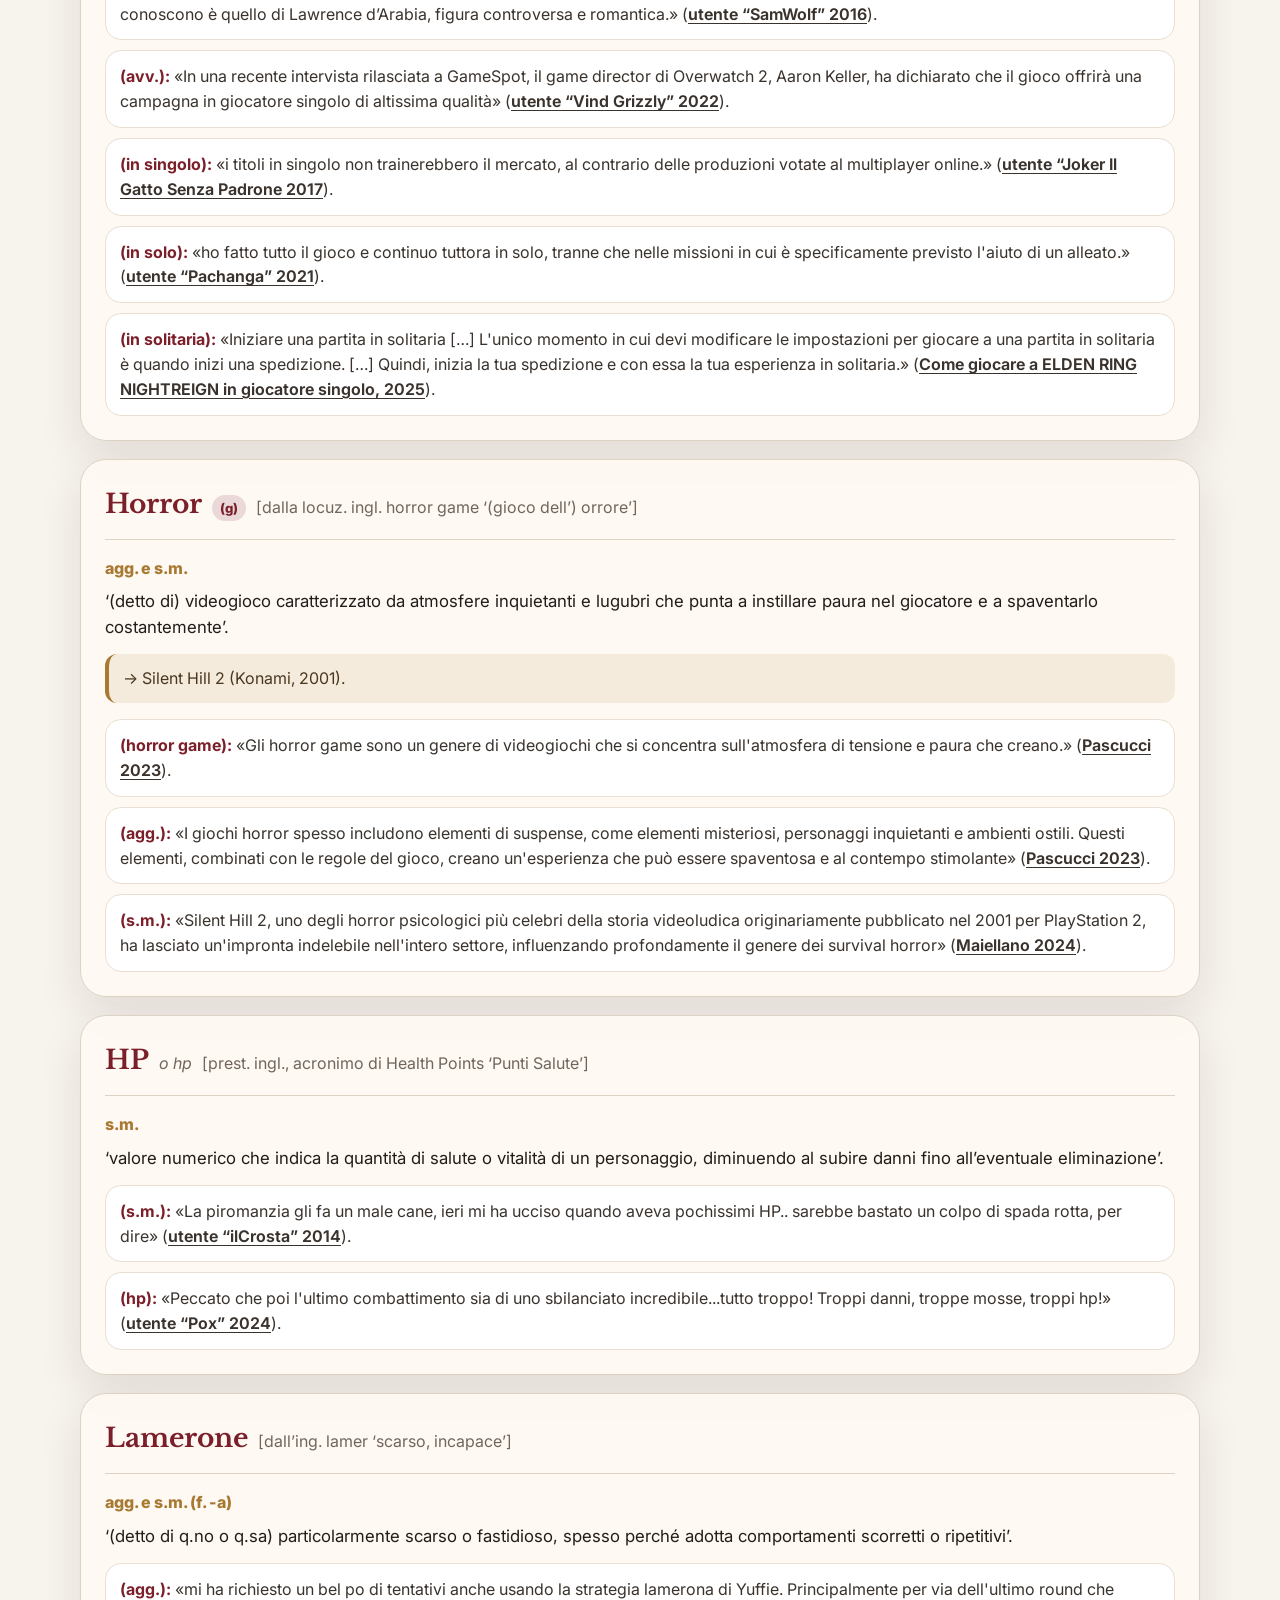
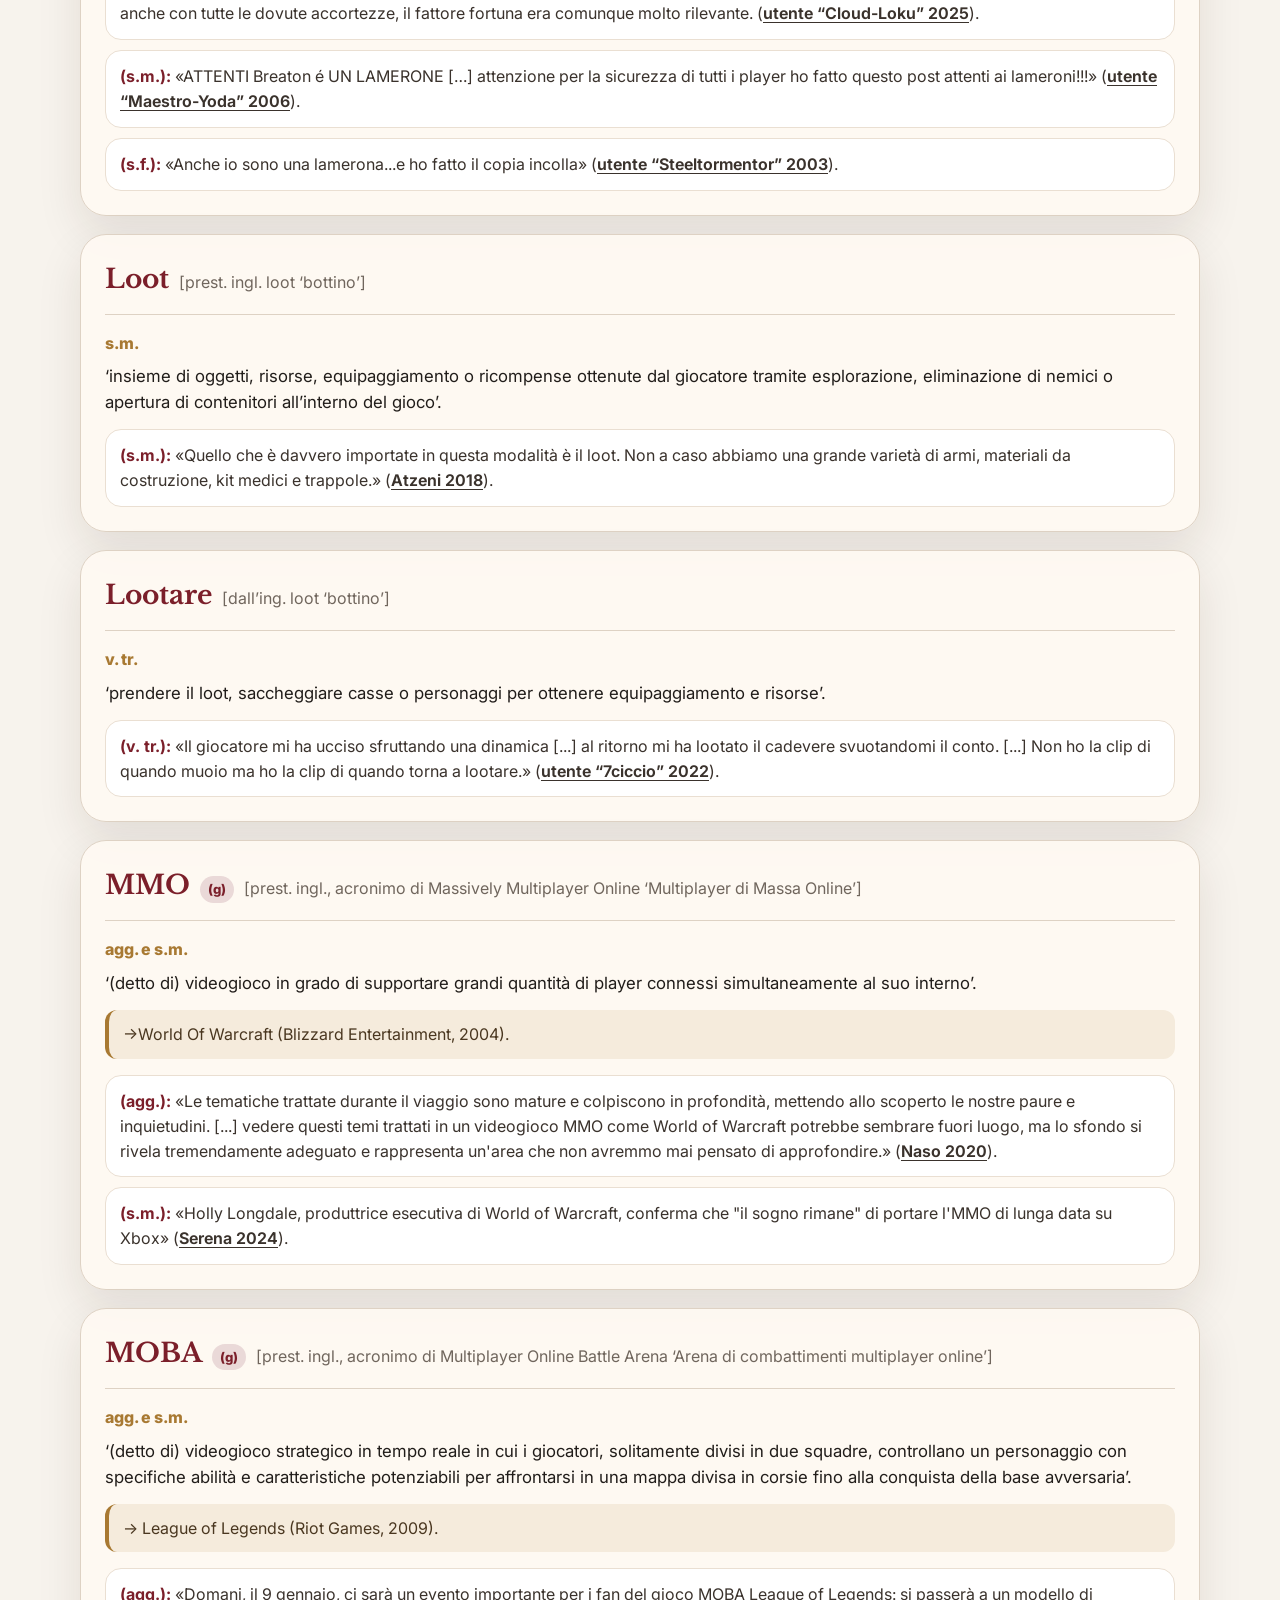
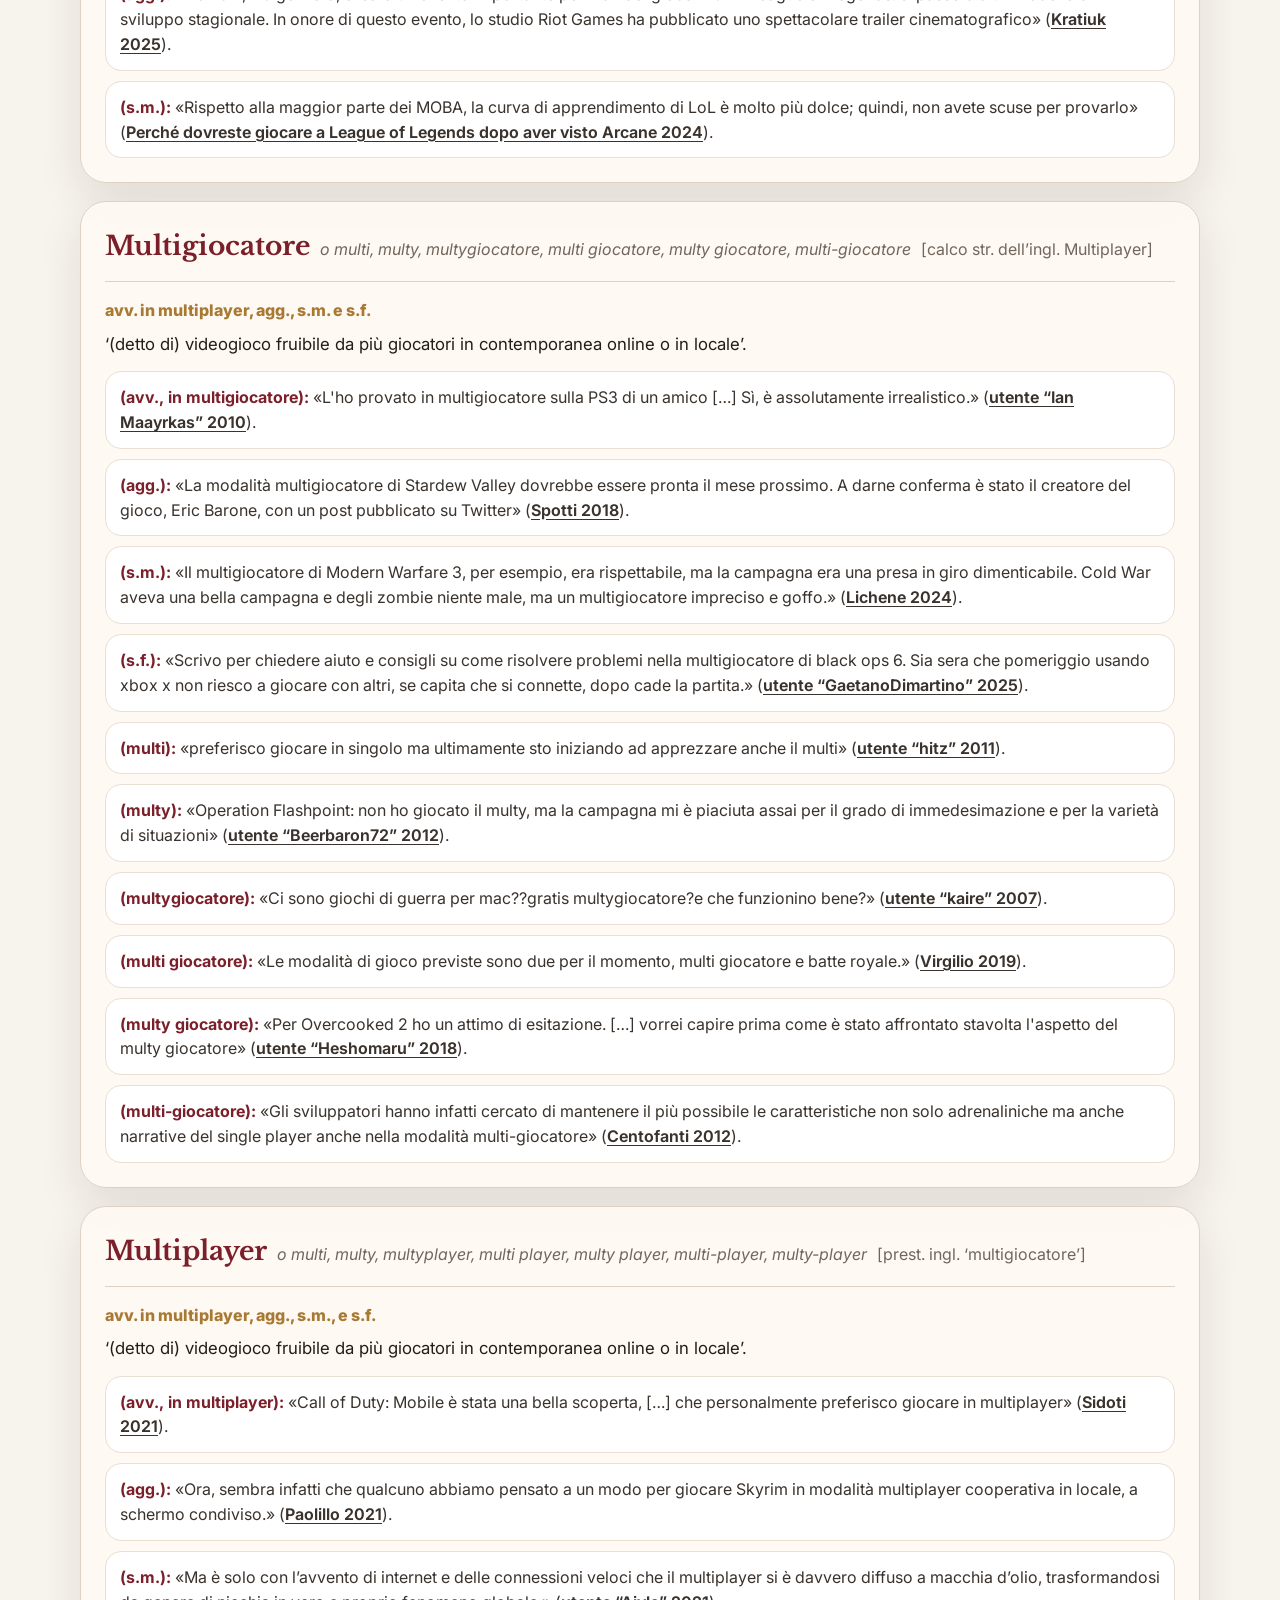
==== commit 5baaddbb: "Update index.html" ====
--- a/index.html
+++ b/index.html
@@ -11,7 +11,7 @@
   <header class="hero">
     <div class="hero__content">
       <p class="eyebrow">Crossare tra le parole</p>
-      <h1>GDV – Grande Dizionario del Videogioco</h1>
+      <h1>GDV – Glossario del Videogioco</h1>
       <p class="subtitle">Un dizionario navigabile del lessico del videogiocatore organizzato per lemma (in ordine alfabetico) e completo di varianti, etimologia, attestazioni online (esempi d'uso).</p>
     </div>
   </header>
